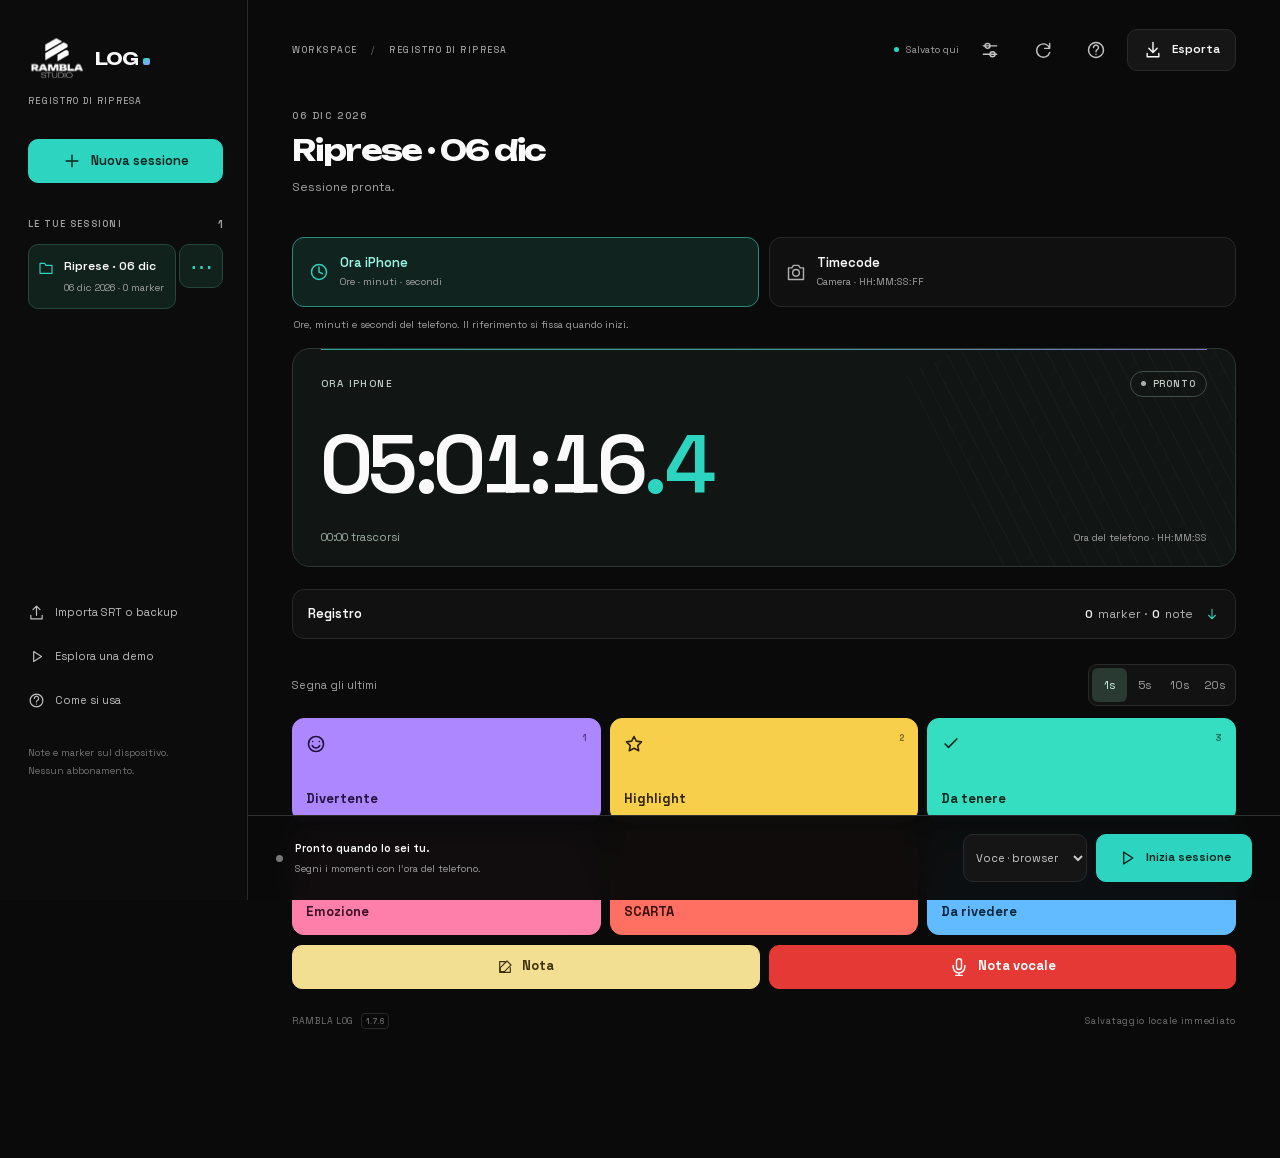
==== index.html @ a52169f4 "Match phone and camera clock styling and relocate scan action below clock" ====
<!doctype html>
<html lang="it">
<head>
  <meta charset="utf-8">
  <meta name="viewport" content="width=device-width,initial-scale=1,viewport-fit=cover">
  <meta name="theme-color" content="#0a0a0a">
  <meta name="apple-mobile-web-app-capable" content="yes">
  <meta name="apple-mobile-web-app-status-bar-style" content="black-translucent">
  <meta name="apple-mobile-web-app-title" content="RAMBLA Log">
  <meta name="description" content="Segna i momenti mentre giri. Timecode, trascrizioni e marker da portare in DaVinci Resolve, senza abbonamenti.">
  <link rel="manifest" href="./manifest.webmanifest">
  <link rel="apple-touch-icon" href="./icon-192.png">
  <link rel="icon" href="./icon.svg" type="image/svg+xml">
  <title>RAMBLA Log — Segna il momento.</title>
  <style>/* Exact RAMBLA website Latin variable fonts. SIL Open Font License 1.1. */
@font-face {
  font-family: "Space Grotesk";
  font-style: normal;
  font-weight: 300 700;
  font-display: swap;
  src: url("[data-uri]") format("woff2");
  unicode-range: U+0000-00FF, U+0131, U+0152-0153, U+02BB-02BC, U+02C6, U+02DA, U+02DC, U+0304, U+0308, U+0329, U+2000-206F, U+20AC, U+2122, U+2191, U+2193, U+2212, U+2215, U+FEFF, U+FFFD;
}
@font-face {
  font-family: "Unbounded";
  font-style: normal;
  font-weight: 200 900;
  font-display: swap;
  src: url("[data-uri]") format("woff2");
  unicode-range: U+0000-00FF, U+0131, U+0152-0153, U+02BB-02BC, U+02C6, U+02DA, U+02DC, U+0304, U+0308, U+0329, U+2000-206F, U+20AC, U+2122, U+2191, U+2193, U+2212, U+2215, U+FEFF, U+FFFD;
}

:root {
  color-scheme: dark;
  --bg: #0a0a0a;
  --paper: #101010;
  --surface: #161616;
  --ink: #fafafa;
  --muted: #a3a3a3;
  --subtle: #737373;
  --line: #292929;
  --primary: #2dd4bf;
  --acid: #2dd4bf;
  --lavender: #a78bfa;
  --coral: #fb8475;
  --red: #ff9b8d;
  --radius: 18px;
  --body: "Space Grotesk", -apple-system, BlinkMacSystemFont, "Segoe UI", sans-serif;
  --heading: "Unbounded", "Space Grotesk", sans-serif;
  --mono: "Space Grotesk", ui-monospace, SFMono-Regular, Menlo, monospace;
  font-family: var(--body);
  color: var(--ink);
  background: var(--bg);
  font-synthesis: none;
}
* { box-sizing: border-box; }
html { min-width: 280px; scrollbar-color: #424242 var(--bg); }
body { margin: 0; font-size: 15px; -webkit-font-smoothing: antialiased; }
button, input, select, textarea { font: inherit; }
button, a, input, select, textarea { -webkit-tap-highlight-color: transparent; }
button, a { touch-action: manipulation; }
button { color: inherit; cursor: pointer; }
button:disabled { cursor: not-allowed; opacity: .42; }
.clock-source-button[aria-pressed="true"]:disabled { opacity: 1; }
button:focus-visible, a:focus-visible, input:focus-visible, textarea:focus-visible,
select:focus-visible, summary:focus-visible { outline: 2px solid var(--primary); outline-offset: 4px; }
button, select { min-height: 44px; }
input, select, textarea { font-size: 16px; }
input::placeholder, textarea::placeholder { color: #777; opacity: 1; }
select option { color: var(--ink); background: var(--surface); }
a { color: inherit; text-decoration: none; }
::selection { color: var(--ink); background: #236258; }
[hidden] { display: none !important; }
svg.icon { width: 20px; height: 20px; fill: none; stroke: currentColor; stroke-width: 1.7; stroke-linecap: round; stroke-linejoin: round; flex-shrink: 0; }
.sprite { height: 0; width: 0; position: absolute; overflow: hidden; }
.sr-only { position: absolute; width: 1px; height: 1px; margin: -1px; overflow: hidden; clip: rect(0,0,0,0); }

/* The shell stays quiet so the clock and the six marker pads carry the session. */
.app-shell { display: grid; grid-template-columns: 248px minmax(0,1fr); max-width: 1600px; margin: auto; min-height: 100svh; }
.sidebar { padding: 36px 24px 120px 28px; border-right: 1px solid var(--line); display: flex; flex-direction: column; height: 100svh; position: sticky; top: 0; background: #0c0c0c; }
.wordmark { display: flex; align-items: center; gap: 9px; }
.rambla-logo { display: block; width: 58px; height: 44px; object-fit: contain; flex: 0 0 auto; }
.brand { font-family: var(--heading); font-size: 16px; font-weight: 800; letter-spacing: -.9px; display: inline-flex; align-items: center; line-height: 1.2; }
.brand-log { font-family: var(--heading); font-size: 17px; font-weight: 700; letter-spacing: -.8px; white-space: nowrap; }
.brand-dot { display: inline-block; width: 7px; height: 7px; margin-left: 4px; background: linear-gradient(135deg, var(--primary) 10%, #64b9e8 52%, var(--lavender)); border-radius: 2px; }
.sidebar-caption { font-size: 9px; font-weight: 500; letter-spacing: 1.3px; color: var(--muted); margin: 15px 0 32px; white-space: nowrap; }
.button { min-height: 44px; border: 1px solid var(--line); background: var(--surface); padding: 11px 16px; border-radius: 10px; display: inline-flex; justify-content: center; align-items: center; gap: 9px; font-size: 13px; font-weight: 600; line-height: 1.3; transition: background .15s, border-color .15s, transform .15s; }
.button:hover { background: #222; border-color: #4a4a4a; }
.button:active, .marker-pad:active { transform: scale(.98); }
.button-dark { background: var(--primary); color: #05231e; border-color: var(--primary); }
.button-dark:hover { background: #5ce4d2; border-color: #5ce4d2; }
.button-small { padding: 8px 12px; min-height: 40px; font-size: 12px; }
.icon-button { width: 44px; height: 44px; background: transparent; border: 0; border-radius: 9px; display: inline-flex; align-items: center; justify-content: center; flex-shrink: 0; color: #c5c5c5; }
.icon-button:hover { color: var(--ink); background: #ffffff0b; }
.section-label { display: flex; align-items: center; justify-content: space-between; font-size: 9px; color: var(--muted); font-weight: 600; letter-spacing: 1.25px; margin: 34px 0 13px; }
.section-label span { font-family: var(--mono); font-size: 11px; letter-spacing: 0; }
.session-list { display: flex; flex-direction: column; gap: 7px; overflow: auto; scrollbar-width: thin; }
.session-item { border: 1px solid transparent; text-align: left; background: none; padding: 13px 11px; border-radius: 10px; display: flex; gap: 10px; align-items: flex-start; width: 100%; }
.session-item:hover { background: #151515; }
.session-item.active { border-color: #24483f; background: #11211c; }
.session-item svg { width: 16px; height: 16px; margin-top: 2px; color: var(--muted); }
.session-item.active svg { color: var(--primary); }
.session-item div { min-width: 0; }
.session-item strong { display: block; font-size: 12px; font-weight: 600; overflow: hidden; text-overflow: ellipsis; white-space: nowrap; max-width: 160px; }
.session-item small { font-size: 10px; color: var(--muted); display: block; margin-top: 6px; line-height: 1.5; }
.session-row { display: flex; align-items: stretch; gap: 3px; min-width: 0; touch-action: pan-y; user-select: none; -webkit-user-select: none; -webkit-touch-callout: none; }
.session-row .session-item { flex: 1 1 0; width: auto; min-width: 0; padding-left: 9px; padding-right: 8px; }
.session-row .session-item > div { flex: 1 1 0; }
.session-row .session-item strong { max-width: 100%; }
.session-more { display: inline-flex; align-items: center; justify-content: center; flex: 0 0 44px; width: 44px; min-height: 44px; border: 1px solid transparent; border-radius: 10px; background: #151515; color: #b9c4be; font-size: 23px; line-height: 1; padding: 8px; }
.session-more:hover { border-color: #3c4b44; background: #202723; color: var(--ink); }
.session-more .icon { width: 20px; height: 20px; }
.session-row:has(.session-item.active) .session-more { background: #11211c; border-color: #24483f; color: var(--primary); }
.sidebar-bottom { margin-top: auto; padding-top: 24px; }
.nav-button { border: 0; background: none; display: flex; align-items: center; gap: 10px; padding: 8px 0; font-size: 11px; text-align: left; width: 100%; min-height: 44px; color: #bebebe; }
.nav-button:hover { color: var(--primary); }
.nav-button .icon { width: 17px; height: 17px; }
.sidebar-bottom p { font-size: 10px; line-height: 1.8; color: var(--subtle); margin: 22px 0 0; }
.workspace { padding: 25px 44px 130px; min-width: 0; max-width: 1270px; width: 100%; margin: auto; }
.topbar { display: flex; align-items: center; justify-content: space-between; gap: 15px; min-height: 49px; margin-bottom: 34px; }
.breadcrumb { font-size: 9px; font-weight: 500; letter-spacing: 1.5px; color: var(--muted); }
.breadcrumb span { padding: 0 10px; color: #555; }
.top-actions { display: flex; align-items: center; gap: 9px; }
.save-state { font-size: 10px; color: var(--muted); display: flex; align-items: center; gap: 7px; white-space: nowrap; }
.save-state > span { height: 5px; width: 5px; border-radius: 50%; background: var(--primary); }
.save-state.error { color: var(--red); }
.save-state.error > span { background: var(--red); }
.top-actions .button { min-height: 42px; padding: 10px 15px; font-size: 12px; }
.mobile-brand, .mobile-only { display: none; }
.session-heading { display: flex; align-items: center; justify-content: space-between; gap: 20px; margin-bottom: 26px; }
.session-heading > div { min-width: 0; }
.eyebrow { font-family: var(--body); font-size: 10px; font-weight: 500; letter-spacing: 1.6px; color: var(--muted); line-height: 1.6; }
h1 { font-family: var(--heading); font-size: clamp(26px,2.3vw,37px); letter-spacing: -1.6px; font-weight: 700; margin: 9px 0; line-height: 1.2; overflow-wrap: anywhere; }
.session-heading p { font-size: 12px; color: var(--muted); margin: 10px 0 0; line-height: 1.6; }
.session-heading .button { flex-shrink: 0; }

/* Explicit source choices remain visible before the recording starts. */
.clock-source-control { display: grid; grid-template-columns: repeat(2,minmax(0,1fr)); gap: 10px; }
.clock-source-button { display: flex; align-items: center; gap: 11px; text-align: left; min-width: 0; min-height: 70px; padding: 13px 16px; border: 1px solid var(--line); border-radius: 12px; color: var(--muted); background: #101010; transition: border-color .15s, background .15s; }
.clock-source-button:hover { border-color: #535353; background: #161616; }
.clock-source-button > .icon { color: #b0b0b0; }
.clock-source-button > span { display: flex; flex-direction: column; gap: 4px; min-width: 0; }
.clock-source-button strong { display: block; font-size: 13px; font-weight: 600; color: var(--ink); }
.clock-source-button small { display: block; font-size: 10px; font-weight: 400; line-height: 1.45; color: var(--muted); }
.clock-source-button[aria-pressed="true"] { background: #10231e; border-color: #288978; }
.clock-source-button[aria-pressed="true"] > .icon { color: var(--primary); }
.clock-source-button[aria-pressed="true"] strong { color: #99f4e4; }
.clock-source-hint { font-size: 10px; color: var(--muted); line-height: 1.7; margin: 9px 2px 15px; }
.clock-card { background: #111513; color: var(--ink); padding: 22px 28px 21px; border: 1px solid #2b3731; border-radius: var(--radius); position: relative; overflow: hidden; }
.clock-card::before { content: ""; height: 1px; position: absolute; top: 0; left: 28px; right: 28px; background: linear-gradient(90deg, var(--primary), #4ebac7 55%, var(--lavender)); opacity: .75; }
.clock-top, .clock-bottom { display: flex; align-items: center; justify-content: space-between; gap: 12px; position: relative; z-index: 1; }
.clock-caption { font-size: 10px; letter-spacing: 1.4px; color: #c5d4ce; font-family: var(--body); font-weight: 500; }
.clock-status { font-size: 9px; letter-spacing: .9px; font-weight: 600; display: flex; align-items: center; gap: 7px; white-space: nowrap; border: 1px solid #404d46; padding: 6px 10px; border-radius: 20px; color: #c5cec9; }
.clock-status > span { width: 5px; height: 5px; border-radius: 50%; background: #a8b3ac; }
.clock-status.live { color: #73e9d8; border-color: #2c6b5c; background: #153028; }
.clock-status.live > span { background: var(--primary); animation: pulse 1.6s infinite; }
.clock-status.paused { color: #d4bfff; border-color: #51446a; background: #241e31; }
.clock-status.paused > span { background: var(--lavender); }
.timecode { font-family: var(--mono); font-size: clamp(48px,6.5vw,88px); line-height: 1; letter-spacing: -.055em; font-weight: 600; padding: 26px 0 24px; white-space: nowrap; position: relative; z-index: 1; font-variant-numeric: tabular-nums; font-feature-settings: "tnum"; }
.timecode > span { color: var(--primary); }
.clock-bottom { font-family: var(--mono); font-size: 11px; color: #9fb1a7; font-variant-numeric: tabular-nums; }
.clock-metadata { display: flex; align-items: center; justify-content: space-between; gap: 18px; flex: 1; min-width: 0; }
.clock-bottom b { font-weight: 600; color: #e2eae5; }
.clock-fps { white-space: nowrap; }
.clock-divider { margin: 0 9px; color: #66766c; }
.clock-stripe { position: absolute; right: -30px; top: -60px; height: 330px; width: 300px; opacity: .025; transform: rotate(-27deg); background: repeating-linear-gradient(90deg,#fff 0 1px,transparent 1px 15px); pointer-events: none; }
.sync-strip { display: flex; align-items: center; justify-content: flex-end; gap: 12px; margin: 0; padding: 0; }
.sync-strip > span { font-size: 10px; color: var(--muted); line-height: 1.5; }
.sync-strip .text-button { font-size: 11px; min-height: 40px; text-align: right; flex-shrink: 0; }
.sync-strip .icon { height: 16px; width: 16px; }

.work-grid { display: flex; flex-direction: column; gap: 18px; margin-top: 22px; }
.transcript-panel { background: var(--paper); border: 1px solid var(--line); border-radius: var(--radius); overflow: hidden; min-height: 490px; display: flex; flex-direction: column; }
.panel-top { padding: 8px 15px 0; border-bottom: 1px solid var(--line); display: flex; align-items: center; justify-content: space-between; gap: 8px; }
.tabs { display: flex; gap: 17px; min-width: 0; }
.tab { border: 0; border-bottom: 2px solid transparent; background: none; padding: 14px 1px 16px; font-size: 12px; color: var(--muted); font-weight: 600; white-space: nowrap; }
.tab.active { border-bottom-color: var(--primary); color: var(--ink); }
.tab span { margin-left: 4px; font-family: var(--mono); font-size: 10px; background: #252525; color: #c6c6c6; border-radius: 5px; padding: 3px 5px; }
.tab.active span { background: #173b30; color: #96e9d8; }
.speech-bar { font-size: 11px; padding: 11px 17px; background: #151515; display: flex; align-items: center; gap: 8px; min-height: 39px; color: var(--muted); line-height: 1.5; border-bottom: 1px solid #ffffff04; }
.speech-indicator { width: 6px; height: 6px; border-radius: 50%; background: #737373; flex-shrink: 0; }
.speech-bar.listening .speech-indicator { background: var(--primary); animation: pulse 1.5s infinite; }
.speech-bar.problem { color: #ffc4a5; background: #291e16; }
.speech-bar .text-button { margin-left: auto; font-size: 11px; min-height: 34px; white-space: nowrap; }
.content-list { padding: 12px 17px; min-height: 300px; max-height: 445px; overflow: auto; flex: 1; scroll-behavior: smooth; scrollbar-width: thin; overscroll-behavior: contain; }
.empty-state { display: flex; align-items: center; justify-content: center; flex-direction: column; text-align: center; min-height: 310px; max-width: 300px; margin: auto; padding: 23px 8px; }
.empty-glyph { width: 65px; height: 65px; background: #17251f; border: 1px solid #2b4237; border-radius: 18px; display: flex; align-items: center; justify-content: center; margin-bottom: 20px; position: relative; }
.empty-glyph .icon { height: 27px; width: 27px; color: var(--primary); }
.empty-glyph::after { content: ""; width: 9px; height: 9px; background: var(--lavender); border: 2px solid var(--paper); border-radius: 50%; position: absolute; right: -3px; top: -3px; }
.empty-state h3 { font-family: var(--heading); font-size: 17px; letter-spacing: -.6px; line-height: 1.45; font-weight: 700; margin: 0 0 12px; }
.empty-state p { color: var(--muted); font-size: 11px; line-height: 1.8; margin: 0 0 12px; }
.empty-state .text-button { font-size: 11px; }
.panel-bottom { display: flex; align-items: center; gap: 7px; padding: 13px 17px; border-top: 1px solid var(--line); color: var(--muted); font-size: 10px; line-height: 1.5; }
.panel-bottom .icon { width: 14px; height: 14px; }
.marking-panel { padding-top: 7px; min-width: 0; }
.marking-heading { display: flex; align-items: center; justify-content: space-between; }
.marking-heading h2 { font-family: var(--heading); font-size: 27px; letter-spacing: -1.1px; font-weight: 700; margin: 5px 0 20px; line-height: 1.3; }
.marking-heading .eyebrow { font-size: 8px; letter-spacing: 1.35px; }
.mark-icon { margin: 0 8px 16px; color: var(--lavender); transform: rotate(10deg); }
.lookback-control { display: flex; align-items: center; justify-content: space-between; gap: 8px; margin-bottom: 12px; font-size: 11px; color: var(--muted); }
.segmented { display: flex; padding: 3px; border: 1px solid var(--line); border-radius: 9px; background: #121212; flex-shrink: 0; }
.segmented button { border: 0; border-radius: 6px; min-height: 34px; min-width: 35px; padding: 5px 7px; font-family: var(--mono); font-size: 11px; color: var(--muted); background: none; }
.segmented button.active { background: #293a32; color: #d1f6e9; }
.marker-pads { display: grid; grid-template-columns: repeat(3,minmax(0,1fr)); gap: 9px; }
.marker-pad { border: 1px solid var(--pad-border); border-radius: 12px; color: var(--pad-ink); background: var(--pad-bg); padding: 15px 13px 13px; min-height: 104px; text-align: left; display: flex; flex-direction: column; justify-content: space-between; gap: 12px; transition: transform .1s, filter .1s, border-color .1s; font-size: 13px; font-weight: 700; position: relative; overflow: hidden; line-height: 1.25; }
.marker-pad .icon { width: 20px; height: 20px; stroke-width: 2; color: var(--pad-ink); }
.marker-pad:hover { filter: brightness(1.08); border-color: var(--pad-ink); }
.marker-pad .shortcut { position: absolute; top: 14px; right: 13px; color: var(--pad-ink); opacity: .6; font-size: 9px; font-family: var(--mono); }
.quick-notes { display: grid; grid-template-columns: repeat(2,minmax(0,1fr)); gap: 9px; margin-top: 10px; }
.manual-note, .voice-note { width: 100%; margin: 0; background: #121212; font-size: 13px; min-height: 44px; }
.voice-note { background: #17241f; border-color: #355347; color: #b2f5df; }
.voice-note .icon { color: #78e5c6; }
.manual-note .icon { height: 16px; width: 16px; color: var(--muted); }
.resolve-card { display: none; gap: 11px; align-items: center; margin-top: 21px; padding-top: 19px; border-top: 1px solid var(--line); }
.resolve-symbol { width: 29px; height: 27px; position: relative; flex-shrink: 0; color: var(--lavender); }
.resolve-symbol span { position: absolute; width: 11px; height: 11px; border: 1.5px solid currentColor; border-radius: 50%; }
.resolve-symbol span:nth-child(1) { top: 0; left: 9px; }
.resolve-symbol span:nth-child(2) { bottom: 0; left: 1px; }
.resolve-symbol span:nth-child(3) { bottom: 0; right: 0; }
.resolve-card strong { font-size: 11px; font-weight: 600; }
.resolve-card p { font-size: 10px; line-height: 1.6; color: var(--muted); margin: 4px 0 0; }
.resolve-card .icon-button { margin-left: auto; width: 36px; }
.workspace-foot { display: flex; justify-content: space-between; gap: 12px; margin-top: 25px; font-size: 9px; letter-spacing: .7px; color: var(--subtle); line-height: 1.6; }
.workspace-foot b { font-size: 8px; font-weight: 500; border: 1px solid var(--line); border-radius: 4px; padding: 2px 4px; margin-left: 4px; }

/* A stable transport: no page reload or layout shift is required to pause. */
.transport { position: fixed; bottom: 0; left: 248px; right: 0; z-index: 10; background: rgba(10,10,10,.97); backdrop-filter: blur(16px); -webkit-backdrop-filter: blur(16px); border-top: 1px solid #303030; padding: 18px max(28px,calc((100vw - 1508px) / 2)) max(18px,env(safe-area-inset-bottom)); display: flex; justify-content: space-between; align-items: center; gap: 20px; }
.transport-info { display: flex; align-items: center; gap: 12px; min-width: 0; }
.transport-led { width: 7px; height: 7px; flex-shrink: 0; border-radius: 50%; background: #777; }
.transport.live .transport-led { background: var(--primary); box-shadow: 0 0 0 5px #2dd4bf12; animation: pulse 1.6s infinite; }
.transport.paused .transport-led { background: var(--lavender); }
.transport-info strong { display: block; font-size: 11px; font-weight: 600; line-height: 1.5; }
.transport-info div > span { display: block; font-size: 10px; color: var(--muted); margin-top: 4px; line-height: 1.5; }
.transport-actions { display: flex; align-items: center; gap: 9px; flex-shrink: 0; }
.transport-options, .transport-buttons { display: flex; align-items: center; gap: 9px; }
.mode-control { min-width: 0; }
.mode-control select { background: #151515; border: 1px solid var(--line); border-radius: 10px; color: #c9c9c9; padding: 10px 8px; font-size: 11px; max-width: 165px; min-height: 48px; }
.button-start { background: var(--primary); border-color: var(--primary); color: #06251f; font-size: 12px; min-height: 48px; padding-left: 20px; padding-right: 20px; white-space: nowrap; }
.button-start:hover { background: #5ce4d2; border-color: #5ce4d2; }
.button-pause { background: #221d2c; border-color: #5b4875; color: #d4bdff; min-height: 48px; padding-left: 18px; padding-right: 18px; white-space: nowrap; }
.button-pause:hover { background: #31273f; border-color: #8d6ab8; }
.button-stop { background: #2b1817; border-color: #78463e; color: #ffb0a5; min-height: 48px; padding-left: 18px; padding-right: 18px; white-space: nowrap; }
.button-stop:hover { background: #46231f; border-color: #ab6458; }
.stop-square { width: 10px; height: 10px; border-radius: 2px; background: currentColor; }

.transcript-row { position: relative; margin: 7px 0; padding: 11px 9px; border: 1px solid transparent; border-radius: 10px; background: transparent; display: flex; align-items: flex-start; gap: 4px; }
.transcript-row:hover { background: #ffffff03; }
.transcript-row.selected { border-color: #358371; background: #142c24; }
.transcript-row.marked:not(.selected) { border-left: 2px solid var(--primary); border-radius: 0 8px 8px 0; }
.transcript-main { min-width: 0; flex: 1; background: none; border: 0; text-align: left; padding: 0; min-height: 44px; }
.line-meta { font-family: var(--mono); font-size: 9px; color: var(--muted); display: flex; align-items: center; gap: 9px; line-height: 1.6; font-variant-numeric: tabular-nums; }
.line-meta strong { font-family: var(--body); color: #7bd5bc; font-size: 10px; font-weight: 600; }
.line-text { font-size: 14px; line-height: 1.7; display: block; white-space: pre-wrap; overflow-wrap: anywhere; margin-top: 6px; color: #e5e5e5; }
.transcript-row .edit-line { width: 36px; height: 40px; min-height: 40px; color: var(--muted); margin: -5px -4px 0 0; }
.transcript-row .edit-line .icon { height: 15px; width: 15px; }
.transcript-row.interim { opacity: .6; font-style: italic; }
.selection-bar { background: #173b30; color: #d4f5e9; display: flex; align-items: center; justify-content: space-between; padding: 6px 16px; font-size: 11px; gap: 8px; }
.selection-bar .text-button { font-size: 11px; min-height: 36px; }
.marker-row { border: 1px solid var(--line); border-radius: 11px; padding: 13px 12px; margin: 8px 0; background: #151515; display: flex; gap: 10px; align-items: flex-start; }
.marker-dot { width: 7px; height: 7px; border-radius: 50%; background: var(--dot); margin-top: 5px; flex-shrink: 0; }
.marker-row > div { flex: 1; min-width: 0; }
.marker-row strong { font-size: 12px; }
.marker-row p { font-size: 12px; color: #b1b1b1; line-height: 1.7; white-space: pre-wrap; overflow-wrap: anywhere; margin: 7px 0 6px; }
.marker-row .line-meta { font-size: 9px; }
.marker-row .icon-button { width: 36px; height: 40px; min-height: 40px; margin: -4px -6px 0 0; color: var(--muted); }
.marker-row .icon { height: 15px; width: 15px; }
.model-progress { padding: 11px 17px; background: #13271f; display: grid; gap: 7px; font-size: 11px; color: #9bdbc2; }
.model-progress progress { width: 100%; height: 5px; accent-color: var(--primary); }

/* Sheets, export controls and the optical camera keep the same dark surfaces. */
.sheet { border: 1px solid #383838; border-radius: 22px; background: #111; color: var(--ink); padding: 28px; width: calc(100% - 32px); max-width: 540px; max-height: 88svh; overflow-y: auto; overscroll-behavior: contain; box-shadow: 0 24px 100px #0009; }
.sheet::backdrop { background: #000a; backdrop-filter: blur(5px); -webkit-backdrop-filter: blur(5px); }
.dialog-head { display: flex; align-items: flex-start; justify-content: space-between; gap: 15px; margin-bottom: 25px; }
.dialog-head > div { min-width: 0; }
.dialog-head h2 { font-family: var(--heading); margin: 8px 0 0; font-size: 25px; letter-spacing: -1px; font-weight: 700; line-height: 1.35; overflow-wrap: anywhere; }
.dialog-head .eyebrow { font-size: 9px; }
.dialog-head .icon-button { margin-top: -8px; margin-right: -8px; }
.field { display: flex; flex-direction: column; font-size: 12px; font-weight: 500; gap: 8px; margin: 17px 0; min-width: 0; }
.field input, .field select, .field textarea { min-height: 48px; border: 1px solid #383838; border-radius: 9px; background: #191919; padding: 12px; width: 100%; max-width: 100%; color: var(--ink); font-weight: 400; line-height: 1.4; }
.field input:disabled, .field select:disabled { background: #131313; color: #888; border-color: #282828; }
.field textarea { resize: vertical; min-height: 110px; }
.field small { font-size: 11px; line-height: 1.7; color: var(--muted); font-weight: 400; }
.field-row { display: grid; grid-template-columns: minmax(0,1fr) minmax(0,1fr); gap: 14px; }
.field-row .field { margin-top: 8px; margin-bottom: 8px; }
.field-row > .field:only-child { grid-column: 1 / -1; }
.input-action { display: flex; gap: 8px; align-items: center; min-width: 0; }
.input-action input { min-width: 0; }
.input-action button { white-space: nowrap; flex-shrink: 0; }
.mono { font-family: var(--mono); font-variant-numeric: tabular-nums; }
.hint { font-size: 11px; line-height: 1.7; color: var(--muted); margin: 11px 0; }
.info-box { background: #191919; border: 1px solid #292929; border-radius: 12px; padding: 16px 18px; margin: 20px 0; }
.info-box > strong { font-size: 12px; }
.info-box p { font-size: 11px; line-height: 1.8; color: var(--muted); margin: 10px 0 0; }
.info-box b { color: #e3e3e3; font-weight: 600; }
.dialog-footer { display: flex; justify-content: flex-end; align-items: center; gap: 15px; margin-top: 25px; flex-wrap: wrap; }
.dialog-footer > .text-button { margin-right: auto; }
.text-button { background: none; border: 0; color: #6edecb; padding: 5px 0; font-size: 12px; font-weight: 500; min-height: 40px; display: inline-flex; gap: 8px; align-items: center; justify-content: center; }
.text-button:hover { color: #a2f2e6; text-decoration: underline; text-underline-offset: 3px; }
.danger { color: var(--red); }
.danger:hover { color: #ffbcb1; }
.form-error { background: #2d1a17; border: 1px solid #744135; color: #ffc0b1; font-size: 12px; padding: 12px; border-radius: 9px; line-height: 1.6; margin: 12px 0; }
.check-field { display: flex; gap: 9px; align-items: center; font-size: 12px; margin-top: 20px; min-height: 44px; line-height: 1.6; }
.check-field input { width: 19px; height: 19px; accent-color: var(--primary); flex-shrink: 0; }
.small-note { font-size: 10px; color: var(--muted); line-height: 1.7; }
.button-row { display: flex; align-items: center; flex-wrap: wrap; gap: 9px; }
.banner { font-size: 11px; line-height: 1.7; color: #c7e8dc; background: #14261f; border: 1px solid #2e5144; padding: 13px 16px; border-radius: 12px; margin: 0 0 18px; }
.banner p { margin: 5px 0 11px; }
.banner.warning { background: #2a2114; border-color: #65502b; color: #e8ca92; }
.banner.demo { display: flex; align-items: center; flex-wrap: wrap; gap: 4px; font-size: 11px; background: #201a2b; border-color: #47365e; color: #d3c3ec; }
.banner.demo .text-button { margin-left: auto; font-size: 11px; min-height: 32px; }
.dialog-intro { font-size: 12px; line-height: 1.75; color: var(--muted); margin: -7px 0 20px; }
.export-alignment { border: 1px solid var(--line); border-radius: 12px; padding: 16px; }
.export-alignment > strong { font-size: 12px; }
.export-alignment .field { font-size: 11px; margin-top: 14px; }
.export-alignment p { font-size: 11px; color: var(--muted); line-height: 1.7; margin: 10px 0 0; }
.export-options { margin: 18px 0; display: flex; flex-direction: column; gap: 8px; }
.export-option { padding: 15px; background: #171717; display: flex; align-items: center; gap: 13px; border: 1px solid var(--line); border-radius: 12px; width: 100%; text-align: left; }
.export-option:hover { background: #202020; border-color: #505050; }
.export-option.featured { background: #142c23; border-color: #326e59; }
.export-option.featured:hover { background: #1a3a2e; border-color: #50aa8d; }
.file-icon { font-family: var(--mono); font-size: 9px; letter-spacing: .4px; border: 1px solid #535353; border-radius: 6px; display: flex; align-items: center; justify-content: center; width: 37px; height: 42px; flex-shrink: 0; color: #d0d0d0; }
.featured .file-icon { color: #94e6cb; border-color: #4c8069; }
.export-option > span:nth-child(2) { flex: 1; min-width: 0; }
.export-option strong { font-size: 12px; display: block; }
.export-option small { font-size: 11px; line-height: 1.6; color: var(--muted); display: block; margin-top: 4px; }
.export-option > .icon { width: 18px; height: 18px; color: #c8c8c8; }
.guide-details { border-top: 1px solid var(--line); padding: 13px 0; font-size: 11px; line-height: 1.8; }
.guide-details summary { font-weight: 600; cursor: pointer; padding: 9px 0; min-height: 44px; }
.guide-details p, .guide-details ol { color: var(--muted); margin: 10px 0; }
.guide-details ol { padding-left: 19px; }
.guide-details li { margin: 7px 0; }
.guide-details b { font-weight: 600; color: #e0e0e0; }
.help-step { display: flex; gap: 17px; margin: 25px 0; }
.help-step > span { font-family: var(--mono); font-size: 12px; color: #bd9fed; flex-shrink: 0; border: 1px solid #514165; background: #241d2e; width: 34px; height: 34px; display: flex; align-items: center; justify-content: center; border-radius: 9px; }
.help-step h3 { font-family: var(--heading); font-size: 13px; font-weight: 700; margin: 2px 0 10px; letter-spacing: -.3px; line-height: 1.5; }
.help-step p { font-size: 11px; color: var(--muted); line-height: 1.8; margin: 0; }
.toast { position: fixed; bottom: 108px; left: 50%; transform: translateX(-50%); z-index: 100; background: #1e2923; color: #eef7f2; border: 1px solid #4c7663; box-shadow: 0 8px 40px #0008; border-radius: 12px; padding: 13px 18px; max-width: min(540px,calc(100vw - 30px)); font-size: 12px; line-height: 1.5; display: flex; align-items: center; gap: 18px; width: max-content; }
.toast .text-button { color: #85ebd6; white-space: nowrap; font-size: 11px; min-height: 36px; }
.sheet .session-list { margin: 20px 0; }
.sheet .session-item strong { max-width: 320px; }
.sheet .session-row .session-item strong { max-width: 100%; }
.sheet .banner { margin: 12px 0 0; }
#sessionActionsDialog { max-width: 430px; }
#sessionActionsDialog .dialog-head { margin-bottom: 16px; }
#sessionActionsTitle { font-size: 21px; line-height: 1.4; }
#sessionRename, #sessionDelete { display: flex; justify-content: flex-start; align-items: center; gap: 12px; width: 100%; min-height: 52px; padding: 14px 16px; margin-top: 8px; border: 1px solid #353c38; border-radius: 11px; background: #1a201d; color: #e9f2ed; font-size: 14px; font-weight: 600; }
#sessionRename:hover { background: #26362e; border-color: #4b7460; }
#sessionDelete { background: #2b1817; border-color: #60332e; color: #ffb6a9; }
#sessionDelete:hover { background: #3a201c; border-color: #965244; }
#sessionRenameDialog .dialog-footer { margin-top: 18px; }
/* The camera shows a fixed aperture; source coordinates are mapped by the scanner. */
.scan-viewport { position: relative; width: 100%; aspect-ratio: 16/9; max-height: 280px; max-height: min(38svh,280px); max-height: min(38dvh,280px); background: #050505; overflow: hidden; border: 1px solid #323232; border-radius: 12px; }
.scan-viewport video { position: absolute; inset: 0; display: block; width: 100%; height: 100%; object-fit: cover; }
.scan-reticle { position: absolute; left: 10%; top: 37.5%; width: 80%; height: 25%; border: 2px solid var(--primary); border-radius: 4px; box-shadow: 0 0 0 500px #0007; pointer-events: none; }
.scan-readout { display: flex; align-items: center; justify-content: space-between; gap: 10px; background: #13231c; color: #8af2db; border: 1px solid #2d4a3a; border-radius: 10px; padding: 9px 13px; margin-top: 8px; }
.scan-readout strong { font-family: var(--mono); font-size: 30px; line-height: 1.2; font-weight: 600; letter-spacing: -1px; white-space: nowrap; font-variant-numeric: tabular-nums; }
.scan-readout span { font-size: 9px; line-height: 1.5; letter-spacing: .5px; max-width: 95px; }
.scan-status { font-size: 12px; color: #bebebe; line-height: 1.5; min-height: 36px; margin: 7px 0; }
.scan-exposure { margin: 8px 0; }
.scan-exposure label { display: flex; align-items: center; justify-content: space-between; font-size: 13px; font-weight: 600; }
.scan-exposure output { font-family: var(--mono); font-size: 12px; color: #a9ecd9; }
.scan-exposure input { display: block; width: 100%; min-height: 44px; margin: 0; accent-color: var(--primary); }
.scan-exposure p { font-size: 11px; color: var(--muted); line-height: 1.4; margin: 0; min-height: 16px; }
.scan-confirmation { display: grid; grid-template-columns: minmax(0,1fr) auto; align-items: center; gap: 10px; margin-top: 10px; }
.scan-sheet .scan-auto { margin: 0; font-size: 12px; line-height: 1.4; min-width: 0; }
.scan-sheet .scan-footer { margin: 0; }
.scan-footer .button { min-height: 44px; font-size: 12px; padding: 10px 12px; }
.scan-footer .icon { width: 17px; height: 17px; }
.scan-sheet canvas { display: block; max-width: 100%; width: 100%; background: #161616; border-radius: 7px; }
.scan-sheet .guide-details { margin-top: 10px; padding: 0; }
.scan-sheet .dialog-head { margin-bottom: 10px; }
.scan-sheet .dialog-intro { margin: 0 0 12px; }
.voice-moment { font-size: 14px; color: #a9ecd9; margin: 0 0 10px; }
.voice-status { font-size: 13px; color: #c4c4c4; line-height: 1.5; margin: 10px 0; min-height: 20px; }
.voice-sheet .field textarea { min-height: 96px; }
.voice-capture-controls > .button { width: 100%; }
.log-disclosure { border: 1px solid var(--line); border-radius: 12px; overflow: hidden; background: #111; }
.log-disclosure > summary { min-height: 48px; padding: 10px 15px; display: flex; align-items: center; justify-content: space-between; gap: 10px; cursor: pointer; list-style: none; font-size: 13px; font-weight: 600; }
.log-disclosure > summary::-webkit-details-marker { display: none; }
.log-disclosure > summary > span:last-child { display: flex; align-items: center; gap: 5px; font-size: 12px; font-weight: 400; color: #b6b6b6; white-space: nowrap; }
.log-disclosure > summary b { font-family: var(--mono); font-weight: 600; color: #eee; font-variant-numeric: tabular-nums; }
.log-disclosure > summary .icon { width: 16px; height: 16px; margin-left: 6px; transform: rotate(90deg); color: var(--primary); transition: transform .15s; }
.log-disclosure[open] > summary .icon { transform: rotate(-90deg); }
.log-disclosure .transcript-panel { min-height: 0; height: 420px; border: 0; border-top: 1px solid var(--line); border-radius: 0; }
.log-disclosure:not([open]) .transcript-panel { display: none; }
#settingsCaptureSlot:empty { display: none; }
#settingsCaptureSlot .transport-options { display: grid; grid-template-columns: 1fr; gap: 14px; margin: 18px 0; }
#settingsCaptureSlot .sr-only { position: static; display: block; width: auto; height: auto; margin: 0 0 7px; overflow: visible; clip: auto; font-size: 12px; letter-spacing: 0; }

@keyframes pulse { 50% { opacity: .4; } }
@media (prefers-reduced-motion: reduce) { * { animation: none !important; scroll-behavior: auto !important; transition: none !important; } }
@media (min-width: 1600px) { .transport { left: calc((100vw - 1600px) / 2 + 248px); right: calc((100vw - 1600px) / 2); } }
@media (max-width: 1200px) {
  .app-shell { grid-template-columns: 216px minmax(0,1fr); }
  .sidebar { padding-left: 21px; padding-right: 20px; }
  .brand { font-size: 14px; letter-spacing: -.8px; }
  .brand-log { font-size: 16px; }
  .sidebar-caption { font-size: 8px; letter-spacing: 1.1px; }
  .workspace { padding: 24px 28px 130px; }
  .transport { left: 216px; padding-left: 28px; padding-right: 28px; gap: 12px; }
  .work-grid { grid-template-columns: minmax(0,1fr) 252px; gap: 18px; }
  .transport-info div > span { font-size: 9px; }
  .transport-info strong { font-size: 10px; }
  .transport-actions { gap: 7px; }
  .mode-control select { max-width: 145px; font-size: 10px; }
  .button-start, .button-pause, .button-stop { padding-left: 15px; padding-right: 15px; }
  .timecode { font-size: 72px; }
  .session-item strong { max-width: 133px; }
  .breadcrumb { font-size: 8px; letter-spacing: 1px; }
  .save-state { display: none; }
  .marking-heading h2 { font-size: 25px; }
  .lookback-control { font-size: 10px; }
  .segmented button { min-width: 32px; padding-left: 5px; padding-right: 5px; }
  .marker-pad { font-size: 12px; }
}
@media (max-width: 980px) {
  .app-shell { grid-template-columns: minmax(0,1fr); }
  .sidebar { display: none; }
  .workspace { max-width: 850px; padding: 21px 26px 130px; }
  .transport { left: 0; right: 0; padding-left: 26px; padding-right: 26px; }
  .mobile-brand { display: flex; align-items: center; gap: 7px; }
  .mobile-brand .rambla-logo { width: 48px; height: 36px; }
  .mobile-brand .brand { font-size: 15px; letter-spacing: -.8px; }
  .mobile-brand b, .mobile-brand .brand-log { font-family: var(--heading); font-size: 15px; font-weight: 700; letter-spacing: -.7px; white-space: nowrap; }
  .mobile-brand .brand-dot { width: 6px; height: 6px; margin-left: 3px; }
  .breadcrumb { display: none; }
  .mobile-only { display: inline-flex; }
  .topbar { margin-bottom: 28px; }
  .timecode { font-size: 77px; }
  .work-grid { grid-template-columns: minmax(0,1fr) 270px; }
  .save-state { display: flex; }
}
/* Mobile is one viewport. Only the open working area or a sheet can scroll. */
@media (max-width: 620px) {
  html { height: 100%; overflow: hidden; }
  body { height: 100svh; height: 100dvh; display: flex; flex-direction: column; overflow: hidden; overscroll-behavior: none; }
  .app-shell { display: flex; flex: 1 1 0; min-height: 0; width: 100%; margin: 0; overflow: hidden; }
  .workspace { --page-gutter: 14px; position: relative; display: flex; flex-direction: column; flex: 1 1 0; gap: 6px; min-height: 0; height: 100%; width: 100%; max-width: none; margin: 0; padding: calc(4px + env(safe-area-inset-top)) var(--page-gutter) 8px; overflow: hidden; }
  .topbar { flex: 0 0 44px; min-height: 44px; margin: 0; gap: 8px; }
  .top-actions { gap: 2px; margin-left: auto; flex-shrink: 0; }
  .top-actions > .help-button, .save-state, .clock-source-hint, .workspace-foot, .session-heading .eyebrow, .session-heading p, .marking-heading, .resolve-card { display: none; }
  .top-actions .button { padding: 10px; font-size: 11px; gap: 5px; min-height: 44px; background: #151515; }
  .top-actions .button .icon { width: 16px; height: 16px; }
  .top-actions .icon-button { width: 44px; height: 44px; }
  #exportTop { width: 44px; min-width: 44px; height: 44px; flex: 0 0 44px; padding: 0; }
  #exportTop span { display: none; }
  #updateAppButton .icon { width: 20px; height: 20px; }
  .mobile-brand { align-self: stretch; align-items: flex-start; padding-top: 4px; gap: 6px; min-width: 0; }
  .mobile-brand .rambla-logo { width: 46px; height: 36px; }
  .mobile-brand .brand { font-size: 12px; letter-spacing: -.8px; }
  .mobile-brand b, .mobile-brand .brand-log { font-size: 12px; letter-spacing: -.7px; margin-top: 2px; }
  .mobile-brand .brand-dot { width: 5px; height: 5px; margin-left: 3px; }
  .session-heading { position: absolute; z-index: 1; left: calc(var(--page-gutter) + 52px); right: calc(190px + var(--page-gutter)); top: calc(27px + env(safe-area-inset-top)); margin: 0; min-height: 17px; pointer-events: none; }
  .session-heading > div { width: 100%; }
  h1 { font-family: var(--body); font-size: 12px; font-weight: 500; letter-spacing: -.15px; color: #b7b7b7; line-height: 17px; margin: 0; white-space: nowrap; overflow: hidden; text-overflow: ellipsis; overflow-wrap: normal; }
  .clock-source-control { flex: 0 0 auto; gap: 8px; }
  .clock-source-button { min-height: 44px; height: 44px; padding: 8px 11px; gap: 8px; justify-content: center; border-radius: 9px; }
  .clock-source-button > .icon { width: 17px; height: 17px; }
  .clock-source-button strong { font-size: 13px; line-height: 1.2; }
  .clock-source-button small { display: none; }
  .clock-card { flex: 0 0 auto; display: grid; grid-template-rows: 20px minmax(0,1fr) 12px; height: 100px; border-radius: 12px; padding: 8px 14px; }
  .clock-card::before { left: 14px; right: 14px; }
  .clock-caption { font-size: 9px; letter-spacing: .9px; }
  .clock-status { font-size: 8px; line-height: 1.2; padding: 3px 7px; letter-spacing: .5px; gap: 6px; }
  .timecode { font-size: clamp(44px,13.6vw,58px); letter-spacing: -.055em; line-height: 1; padding: 0; align-self: center; }
  .clock-bottom { font-size: 10px; gap: 8px; }
  .clock-metadata { gap: 6px; min-width: 0; }
  .clock-divider { margin: 0 5px; }
  .sync-strip { margin: 0; padding: 0; flex: 0 0 auto; }
  .sync-strip > span { display: none; }
  .sync-strip:has(#syncCameraButton[hidden]) { display: none; }
  .sync-strip .text-button { height: 44px; min-height: 44px; padding: 6px 8px; border: 1px solid #357c67; border-radius: 8px; background: #173a2f; color: #bbffe8; font-family: var(--body); font-size: 12px; font-weight: 600; line-height: 1.25; gap: 5px; white-space: nowrap; }
  .sync-strip .icon { height: 16px; width: 16px; }
  /* Reserve complete number and action rows; do not let text paint over the button. */
  body[data-clock-source="timecode"] .clock-card { height: 116px; grid-template-rows: 16px minmax(0,1fr) 44px; row-gap: 2px; padding-top: 4px; padding-bottom: 4px; }
  body[data-clock-source="timecode"] .clock-status { padding-top: 2px; padding-bottom: 2px; }
  body[data-clock-source="timecode"] .timecode { font-size: clamp(34px,10.7vw,42px); line-height: 1; min-height: 0; }
  body[data-clock-source="timecode"] .clock-metadata { flex-direction: column; align-items: flex-start; justify-content: center; gap: 4px; font-size: 9px; white-space: nowrap; }
  .work-grid { display: flex; flex-direction: column; flex: 1 1 0; min-height: 0; gap: 7px; margin: 0; overflow: hidden; }
  .marking-panel { display: flex; flex-direction: column; flex: 1 1 0; min-height: 0; gap: 8px; padding: 0 0 1px; overflow-y: auto; overflow-x: hidden; overscroll-behavior: contain; scrollbar-width: thin; }
  .lookback-control { flex: 0 0 44px; min-height: 44px; margin: 0; justify-content: space-between; gap: 8px; font-size: 12px; }
  .lookback-control > span { line-height: 1.3; }
  .segmented { padding: 3px; border-radius: 8px; }
  .segmented button { font-size: 12px; min-width: 44px; min-height: 36px; padding: 5px; }
  .marker-pads { flex: 1 0 148px; min-height: 148px; grid-template-columns: repeat(3,minmax(0,1fr)); grid-template-rows: repeat(2,minmax(70px,1fr)); gap: 8px; }
  .marker-pad { min-height: 70px; padding: 11px 10px; font-size: 14px; line-height: 1.2; gap: 7px; border-radius: 10px; }
  .marker-pad .icon { height: 22px; width: 22px; }
  .marker-pad .shortcut { display: none; }
  .quick-notes { flex: 0 0 44px; min-height: 44px; gap: 8px; margin: 0; }
  .manual-note, .voice-note { font-size: 13px; min-height: 44px; height: 44px; padding: 8px; margin: 0; gap: 7px; border-radius: 9px; }
  .manual-note .icon, .voice-note .icon { height: 18px; width: 18px; }
  .log-disclosure { flex: 0 0 auto; border-radius: 9px; }
  .log-disclosure > summary { height: 44px; min-height: 44px; padding: 8px 12px; font-size: 13px; }
  .log-disclosure > summary > span:last-child { font-size: 11px; gap: 4px; }
  .work-grid:has(.log-disclosure[open]) .marking-panel { display: none; }
  .log-disclosure[open] { position: relative; flex: 1 1 0; min-height: 0; }
  .log-disclosure[open] .transcript-panel { position: absolute; inset: 44px 0 0; height: auto; min-height: 0; max-height: none; display: flex; border-radius: 0; }
  .panel-top { flex: 0 0 auto; padding: 0 10px; min-height: 44px; }
  .tabs { gap: 16px; }
  .tab { font-size: 12px; min-height: 44px; padding: 10px 0; }
  .tab span { font-size: 10px; margin-left: 3px; }
  .speech-bar { flex: 0 0 auto; font-size: 11px; padding: 6px 12px; min-height: 31px; }
  .content-list { flex: 1 1 0; min-height: 0; max-height: none; padding: 6px 10px; -webkit-overflow-scrolling: touch; }
  .empty-state { min-height: 0; max-width: 300px; padding: 17px 8px; }
  .empty-glyph { height: 38px; width: 38px; margin-bottom: 12px; border-radius: 11px; }
  .empty-glyph .icon { height: 20px; width: 20px; }
  .empty-state h3 { font-size: 14px; line-height: 1.4; letter-spacing: -.4px; margin-bottom: 8px; }
  .empty-state p { font-size: 12px; max-width: 260px; line-height: 1.6; margin-bottom: 4px; }
  .empty-state .text-button { font-size: 12px; }
  .panel-bottom { display: none; }
  .line-text { font-size: 15px; line-height: 1.5; }
  .transcript-row { padding: 9px 6px; }
  .line-meta { font-size: 10px; }
  .marker-row strong { font-size: 13px; }
  .marker-row p { font-size: 14px; line-height: 1.5; }
  .selection-bar { flex: 0 0 auto; padding: 4px 12px; font-size: 11px; }
  .model-progress { flex: 0 0 auto; font-size: 11px; padding: 8px 12px; }
  .transport { position: relative; inset: auto; flex: 0 0 auto; width: 100%; padding: 8px 14px calc(8px + env(safe-area-inset-bottom)); display: block; background: #0e0e0e; backdrop-filter: none; -webkit-backdrop-filter: none; }
  .transport-info { display: none; }
  .transport-actions { display: flex; flex-direction: column; align-items: stretch; gap: 6px; }
  .transport-options { display: grid; grid-template-columns: minmax(0,1fr); width: 100%; gap: 8px; }
  .mode-control { width: 100%; min-width: 0; margin: 0; }
  .mode-control select { width: 100%; max-width: 100%; height: 44px; min-height: 44px; font-size: 16px; padding: 8px 9px; border-radius: 8px; color: #d5d5d5; }
  .transport-buttons { display: flex; align-items: stretch; width: 100%; gap: 8px; }
  .button-start, .button-pause, .button-stop { min-height: 48px; height: 48px; border-radius: 9px; font-size: 14px; padding: 10px 14px; flex: 1 1 0; min-width: 0; max-width: none; white-space: nowrap; }
  .button-start .icon, .button-pause .icon { width: 18px; height: 18px; }
  .sheet { border-radius: 18px 18px 0 0; width: 100%; max-width: none; max-height: calc(100svh - 12px - env(safe-area-inset-top)); max-height: calc(100dvh - 12px - env(safe-area-inset-top)); margin: auto 0 0; padding: 20px 18px calc(18px + env(safe-area-inset-bottom)); border-bottom: 0; -webkit-overflow-scrolling: touch; }
  .dialog-head h2 { font-size: 23px; line-height: 1.35; }
  .dialog-head { margin-bottom: 20px; }
  .dialog-footer { gap: 12px; }
  .dialog-footer .text-button { font-size: 13px; }
  .info-box { padding: 15px; }
  .field-row { gap: 12px; }
  .field { font-size: 12px; }
  .banner { flex: 0 0 auto; max-height: 120px; overflow-y: auto; font-size: 11px; line-height: 1.5; margin: 0; padding: 8px 11px; border-radius: 8px; }
  .banner.demo { font-size: 11px; }
  .banner.demo .text-button { min-height: 32px; margin-left: auto; }
  .toast { bottom: calc(122px + env(safe-area-inset-bottom)); font-size: 12px; padding: 11px 14px; max-width: calc(100vw - 28px); gap: 12px; }
  .help-step { gap: 13px; }
  .help-step h3 { font-size: 12px; }
  .export-alignment { padding: 13px; }
  .export-alignment .field-row { gap: 9px; }
  .export-alignment .field { font-size: 11px; }
  .export-option { padding: 13px; gap: 10px; }
  .export-option strong { font-size: 12px; }
  .export-option small { font-size: 11px; }
  .scan-sheet { padding: 16px 14px calc(14px + env(safe-area-inset-bottom)); }
  .scan-sheet .dialog-head { min-height: 44px; margin-bottom: 8px; }
  .scan-sheet .dialog-head h2 { font-size: 20px; margin-top: 5px; }
  .scan-sheet .dialog-head .icon-button { margin-top: -4px; margin-right: -4px; }
  .scan-sheet .dialog-intro { font-size: 12px; line-height: 1.5; margin-bottom: 10px; }
  .scan-readout { margin-top: 6px; padding: 8px 11px; }
  .scan-readout strong { font-size: 28px; }
  .scan-readout span { font-size: 8px; max-width: 86px; }
  .scan-status { font-size: 11px; min-height: 33px; margin: 6px 0; }
  .scan-exposure { margin: 6px 0; }
  .scan-exposure p { font-size: 10px; min-height: 14px; }
  .scan-confirmation { margin-top: 8px; gap: 8px; }
  .scan-sheet .scan-auto { font-size: 11px; gap: 6px; }
  .scan-auto input { width: 18px; height: 18px; }
  .scan-sheet .guide-details { margin-top: 8px; }
  .voice-sheet .dialog-head { margin-bottom: 12px; }
  .voice-sheet .dialog-footer { margin-top: 16px; }
  .voice-sheet .field { margin: 13px 0; }
  .marker-pad:focus-visible, .lookback-control button:focus-visible, .log-disclosure summary:focus-visible { outline-offset: -3px; }
}
@media (max-width: 620px) and (max-height: 620px) {
  .workspace { gap: 4px; padding-bottom: 6px; }
  .clock-card { height: 82px; grid-template-rows: 18px minmax(0,1fr) 12px; padding-top: 6px; padding-bottom: 6px; }
  .timecode { font-size: 42px; }
  body[data-clock-source="timecode"] .clock-card { height: 104px; grid-template-rows: 14px minmax(0,1fr) 44px; padding-top: 4px; padding-bottom: 4px; }
  body[data-clock-source="timecode"] .timecode { font-size: 32px; }
  .work-grid { gap: 5px; }
  .marking-panel { gap: 6px; }
  .marker-pads { min-height: 146px; flex-basis: 146px; gap: 6px; }
  .marker-pad { padding-top: 9px; padding-bottom: 9px; }
  .transport { padding-top: 6px; padding-bottom: calc(6px + env(safe-area-inset-bottom)); }
  .button-start, .button-pause, .button-stop { min-height: 44px; height: 44px; }
  .toast { bottom: calc(114px + env(safe-area-inset-bottom)); }
  .empty-glyph { display: none; }
}
@media (max-width: 620px) and (max-height: 580px) {
  .workspace { gap: 3px; }
  .toast { bottom: calc(66px + env(safe-area-inset-bottom)); }
}
@media (max-width: 359px) {
  .workspace { --page-gutter: 12px; }
  .mobile-brand .brand { font-size: 11px; letter-spacing: -.8px; }
  .mobile-brand b, .mobile-brand .brand-log { font-size: 11px; }
  .mobile-brand { gap: 6px; }
  .top-actions .button { padding-left: 8px; padding-right: 8px; }
  .clock-source-button { padding-left: 8px; padding-right: 8px; gap: 6px; }
  .clock-source-button strong { font-size: 12px; }
  .clock-card { padding-left: 12px; padding-right: 12px; }
  .clock-caption { font-size: 8px; }
  .clock-status { font-size: 7px; }
  .sync-strip .text-button { font-size: 12px; padding-left: 7px; padding-right: 7px; gap: 5px; }
  .sync-strip .icon { width: 16px; height: 16px; }
  .marker-pad { font-size: 12px; padding-left: 8px; padding-right: 8px; }
  .marker-pad .icon { width: 21px; height: 21px; }
  .quick-notes { gap: 6px; }
  .manual-note, .voice-note { font-size: 12px; }
  .lookback-control { font-size: 11px; }
  .panel-top { padding-left: 9px; padding-right: 6px; }
  .tabs { gap: 12px; }
  .tab { font-size: 11px; }
  .transport { padding-left: 12px; padding-right: 12px; }
  .mode-control select { padding-left: 6px; padding-right: 5px; }
  .field-row { gap: 8px; }
  .sheet { padding-left: 16px; padding-right: 16px; }
  .dialog-head h2 { font-size: 21px; }
  .scan-sheet { padding-left: 12px; padding-right: 12px; }
  .scan-sheet .dialog-head h2 { font-size: 18px; }
  .scan-readout strong { font-size: 25px; }
  .scan-readout span { font-size: 7px; max-width: 80px; }
  .scan-footer .button { padding-left: 10px; padding-right: 10px; font-size: 11px; gap: 6px; }
}

/* RAMBLA 1.5 — mode under title, registry above accessible marker pads */
.project-speech-mode {display:flex;margin:0 0 13px;justify-content:flex-start}
.project-speech-mode .transport-options {display:block;min-width:240px}
.project-speech-mode .mode-control {display:block;width:100%}
@media(max-width:620px){
.project-speech-mode {margin:0;flex:0 0 auto;padding-bottom:3px}
.project-speech-mode .transport-options {display:block;width:100%;min-width:0}
.project-speech-mode .mode-control {display:block;width:100%}
.work-grid>.log-disclosure{order:0;flex:0 0 auto}
.work-grid>.marking-panel{order:1;flex:1 1 0;min-height:0;justify-content:flex-end}
.work-grid:has(.log-disclosure[open]) .marking-panel{display:flex;flex:0 0 auto;max-height:44%;overflow:auto}
.work-grid:has(.log-disclosure[open]) .log-disclosure[open]{flex:1 1 0;min-height:0}
.marking-panel .marker-pads{flex:1 1 135px;max-height:220px;min-height:120px;align-content:end}
.marker-pad{min-height:62px}
.transport-actions{display:block}
}

/* RAMBLA Cloud — explicit upload after local save, never an implicit sync. */
.cloud-sheet .dialog-head{margin-bottom:13px}
.cloud-sheet .cloud-warning{border:1px solid #a35c4a;background:#30211e;border-radius:12px;padding:13px 14px;font-size:12px;line-height:1.65;color:#ffd6cf}
.cloud-sheet .cloud-warning strong{display:block;font-weight:700;color:#fff}
.cloud-sheet .cloud-choice{font-size:12px;line-height:1.65;color:var(--muted);margin:10px 0 15px}
.cloud-sheet .cloud-note{font-size:11px;line-height:1.6;color:var(--muted)}
.cloud-sheet .cloud-note a{color:var(--primary)}
.cloud-sheet #cloudFeedback{font-size:12px;line-height:1.6;margin-top:12px;white-space:pre-wrap;color:var(--primary)}
.cloud-sheet #cloudFeedback.error{color:#ff9b8d}
.cloud-sheet .dialog-footer{display:flex;justify-content:stretch;gap:9px}
.cloud-sheet .dialog-footer button{flex:1 1 0;justify-content:center;padding:13px 8px;min-height:52px}
.cloud-sheet .cloud-token{margin:12px 0 4px}
.cloud-sheet .cloud-token input{font-size:16px}
.cloud-sheet .cloud-permission{margin-top:12px}
.cloud-sheet #cloudUploadButton{background:var(--primary);color:#08291f;font-weight:700}

/* Compact notifications and color-coded note controls */
.toast{top:68px;bottom:auto;box-shadow:0 4px 18px #0006;padding:8px 12px;border-radius:9px;font-size:11px;line-height:1.3;max-width:calc(100vw - 38px);gap:9px;pointer-events:none}
.toast .text-button{min-height:28px;pointer-events:auto}
.toast[hidden]{display:none!important}
.manual-note{background:#f3df91;border-color:#f3df91;color:#3d310d;font-weight:700}
.manual-note .icon{color:#3d310d}
.voice-note{background:#e53935;border-color:#e53935;color:#fff;font-weight:700}
.voice-note .icon{color:#fff}
.marker-row{border-left:4px solid var(--note-accent,#35dec0);background:linear-gradient(105deg,color-mix(in srgb,var(--note-accent,#35dec0) 15%,#151515),#151515 75%)}
.marker-row strong{color:var(--note-accent,#35dec0)}
@media(max-width:620px){.toast{top:calc(62px + env(safe-area-inset-top));bottom:auto;padding:7px 11px}}

.cloud-sheet [hidden]{display:none!important}
.cloud-sheet .cloud-connection{display:flex;align-items:center;gap:9px;background:#17241f;padding:10px 13px;border:1px solid #355347;border-radius:9px;font-size:12px;color:#b2f5df}
.cloud-sheet .cloud-connection .text-button{margin-left:auto;font-size:11px}
.cloud-link-led{width:8px;height:8px;border-radius:100%;background:#35dec0}
.cloud-sheet .cloud-help{margin:6px 0 12px}
.cloud-sheet .cloud-help p{line-height:1.5}
.cloud-sheet .cloud-disclosure{font-size:10px;color:#a6a6a6;margin:12px 0 0}
.mobile-version{font-family:var(--mono);font-size:9px;font-weight:600;color:#9ca3a0;letter-spacing:.15px;white-space:nowrap;align-self:center;margin-left:1px}
@media(max-width:359px){.mobile-version{font-size:8px;margin-left:0}}

 .clock-tenths{font-size:1em;letter-spacing:-.055em;color:var(--primary)}
.clock-scan-action{margin-top:10px;display:flex;justify-content:flex-end}
.clock-scan-action[hidden]{display:none!important}
.clock-scan-action .text-button{border:1px solid #355347;border-radius:10px;background:#17241f;color:#a9f4e4;padding:10px 14px;font-weight:650;min-height:42px}
/* Distinct transport actions: Resume = deep blue; New = dark outlined neutral. */
#resumeButton{background:#18365c;border:1px solid #397bb8;color:#e3f3ff;font-weight:700}
#resumeButton:hover,#resumeButton:focus-visible{background:#234b78;border-color:#65a8de;color:#fff}
#newAfterEnd{background:#242329;border:1px solid #77717f;color:#f4edf9;font-weight:700}
#newAfterEnd:hover,#newAfterEnd:focus-visible{background:#37343e;border-color:#aca4b5;color:#fff}
#resumeButton .icon{color:#8bd0ff}
#newAfterEnd .icon{color:#c3b7d4}
</style>
<!--
Bundled font licenses
RAMBLA Log fonts
Retrieved 2026-10-26 from the same public files served by RAMBLA Studio.

Font stylesheet:
https://www.ramblastudio.com/assets/fonts/fonts.css

Space Grotesk, variable 300–700, Latin:
https://www.ramblastudio.com/assets/fonts/space-grotesk-latin.woff2
License: Space-Grotesk-OFL.txt
License source: https://raw.githubusercontent.com/google/fonts/main/ofl/spacegrotesk/OFL.txt

Unbounded, variable 200–900, Latin:
https://www.ramblastudio.com/assets/fonts/unbounded-latin.woff2
License: Unbounded-OFL.txt
License source: https://raw.githubusercontent.com/google/fonts/main/ofl/unbounded/OFL.txt

Only the Latin subsets used by the interface are bundled. The fonts are embedded
in the generated HTML as WOFF2 data URLs, with their licenses included in an HTML
comment. Rendering the interface does not request fonts from any server.


Copyright 2020 The Space Grotesk Project Authors (https://github.com/floriankarsten/space-grotesk)

This Font Software is licensed under the SIL Open Font License, Version 1.1.
This license is copied below, and is also available with a FAQ at:
http://scripts.sil.org/OFL


-----------------------------------------------------------
SIL OPEN FONT LICENSE Version 1.1 - 26 February 2007
-----------------------------------------------------------

PREAMBLE
The goals of the Open Font License (OFL) are to stimulate worldwide
development of collaborative font projects, to support the font creation
efforts of academic and linguistic communities, and to provide a free and
open framework in which fonts may be shared and improved in partnership
with others.

The OFL allows the licensed fonts to be used, studied, modified and
redistributed freely as long as they are not sold by themselves. The
fonts, including any derivative works, can be bundled, embedded, 
redistributed and/or sold with any software provided that any reserved
names are not used by derivative works. The fonts and derivatives,
however, cannot be released under any other type of license. The
requirement for fonts to remain under this license does not apply
to any document created using the fonts or their derivatives.

DEFINITIONS
"Font Software" refers to the set of files released by the Copyright
Holder(s) under this license and clearly marked as such. This may
include source files, build scripts and documentation.

"Reserved Font Name" refers to any names specified as such after the
copyright statement(s).

"Original Version" refers to the collection of Font Software components as
distributed by the Copyright Holder(s).

"Modified Version" refers to any derivative made by adding to, deleting,
or substituting -- in part or in whole -- any of the components of the
Original Version, by changing formats or by porting the Font Software to a
new environment.

"Author" refers to any designer, engineer, programmer, technical
writer or other person who contributed to the Font Software.

PERMISSION & CONDITIONS
Permission is hereby granted, free of charge, to any person obtaining
a copy of the Font Software, to use, study, copy, merge, embed, modify,
redistribute, and sell modified and unmodified copies of the Font
Software, subject to the following conditions:

1) Neither the Font Software nor any of its individual components,
in Original or Modified Versions, may be sold by itself.

2) Original or Modified Versions of the Font Software may be bundled,
redistributed and/or sold with any software, provided that each copy
contains the above copyright notice and this license. These can be
included either as stand-alone text files, human-readable headers or
in the appropriate machine-readable metadata fields within text or
binary files as long as those fields can be easily viewed by the user.

3) No Modified Version of the Font Software may use the Reserved Font
Name(s) unless explicit written permission is granted by the corresponding
Copyright Holder. This restriction only applies to the primary font name as
presented to the users.

4) The name(s) of the Copyright Holder(s) or the Author(s) of the Font
Software shall not be used to promote, endorse or advertise any
Modified Version, except to acknowledge the contribution(s) of the
Copyright Holder(s) and the Author(s) or with their explicit written
permission.

5) The Font Software, modified or unmodified, in part or in whole,
must be distributed entirely under this license, and must not be
distributed under any other license. The requirement for fonts to
remain under this license does not apply to any document created
using the Font Software.

TERMINATION
This license becomes null and void if any of the above conditions are
not met.

DISCLAIMER
THE FONT SOFTWARE IS PROVIDED "AS IS", WITHOUT WARRANTY OF ANY KIND,
EXPRESS OR IMPLIED, INCLUDING BUT NOT LIMITED TO ANY WARRANTIES OF
MERCHANTABILITY, FITNESS FOR A PARTICULAR PURPOSE AND NONINFRINGEMENT
OF COPYRIGHT, PATENT, TRADEMARK, OR OTHER RIGHT. IN NO EVENT SHALL THE
COPYRIGHT HOLDER BE LIABLE FOR ANY CLAIM, DAMAGES OR OTHER LIABILITY,
INCLUDING ANY GENERAL, SPECIAL, INDIRECT, INCIDENTAL, OR CONSEQUENTIAL
DAMAGES, WHETHER IN AN ACTION OF CONTRACT, TORT OR OTHERWISE, ARISING
FROM, OUT OF THE USE OR INABILITY TO USE THE FONT SOFTWARE OR FROM
OTHER DEALINGS IN THE FONT SOFTWARE.


Copyright 2022 The Unbounded Project Authors (https://github.com/googlefonts/unbounded)

This Font Software is licensed under the SIL Open Font License, Version 1.1.
This license is copied below, and is also available with a FAQ at:
https://scripts.sil.org/OFL


-----------------------------------------------------------
SIL OPEN FONT LICENSE Version 1.1 - 26 February 2007
-----------------------------------------------------------

PREAMBLE
The goals of the Open Font License (OFL) are to stimulate worldwide
development of collaborative font projects, to support the font creation
efforts of academic and linguistic communities, and to provide a free and
open framework in which fonts may be shared and improved in partnership
with others.

The OFL allows the licensed fonts to be used, studied, modified and
redistributed freely as long as they are not sold by themselves. The
fonts, including any derivative works, can be bundled, embedded, 
redistributed and/or sold with any software provided that any reserved
names are not used by derivative works. The fonts and derivatives,
however, cannot be released under any other type of license. The
requirement for fonts to remain under this license does not apply
to any document created using the fonts or their derivatives.

DEFINITIONS
"Font Software" refers to the set of files released by the Copyright
Holder(s) under this license and clearly marked as such. This may
include source files, build scripts and documentation.

"Reserved Font Name" refers to any names specified as such after the
copyright statement(s).

"Original Version" refers to the collection of Font Software components as
distributed by the Copyright Holder(s).

"Modified Version" refers to any derivative made by adding to, deleting,
or substituting -- in part or in whole -- any of the components of the
Original Version, by changing formats or by porting the Font Software to a
new environment.

"Author" refers to any designer, engineer, programmer, technical
writer or other person who contributed to the Font Software.

PERMISSION & CONDITIONS
Permission is hereby granted, free of charge, to any person obtaining
a copy of the Font Software, to use, study, copy, merge, embed, modify,
redistribute, and sell modified and unmodified copies of the Font
Software, subject to the following conditions:

1) Neither the Font Software nor any of its individual components,
in Original or Modified Versions, may be sold by itself.

2) Original or Modified Versions of the Font Software may be bundled,
redistributed and/or sold with any software, provided that each copy
contains the above copyright notice and this license. These can be
included either as stand-alone text files, human-readable headers or
in the appropriate machine-readable metadata fields within text or
binary files as long as those fields can be easily viewed by the user.

3) No Modified Version of the Font Software may use the Reserved Font
Name(s) unless explicit written permission is granted by the corresponding
Copyright Holder. This restriction only applies to the primary font name as
presented to the users.

4) The name(s) of the Copyright Holder(s) or the Author(s) of the Font
Software shall not be used to promote, endorse or advertise any
Modified Version, except to acknowledge the contribution(s) of the
Copyright Holder(s) and the Author(s) or with their explicit written
permission.

5) The Font Software, modified or unmodified, in part or in whole,
must be distributed entirely under this license, and must not be
distributed under any other license. The requirement for fonts to
remain under this license does not apply to any document created
using the Font Software.

TERMINATION
This license becomes null and void if any of the above conditions are
not met.

DISCLAIMER
THE FONT SOFTWARE IS PROVIDED "AS IS", WITHOUT WARRANTY OF ANY KIND,
EXPRESS OR IMPLIED, INCLUDING BUT NOT LIMITED TO ANY WARRANTIES OF
MERCHANTABILITY, FITNESS FOR A PARTICULAR PURPOSE AND NONINFRINGEMENT
OF COPYRIGHT, PATENT, TRADEMARK, OR OTHER RIGHT. IN NO EVENT SHALL THE
COPYRIGHT HOLDER BE LIABLE FOR ANY CLAIM, DAMAGES OR OTHER LIABILITY,
INCLUDING ANY GENERAL, SPECIAL, INDIRECT, INCIDENTAL, OR CONSEQUENTIAL
DAMAGES, WHETHER IN AN ACTION OF CONTRACT, TORT OR OTHERWISE, ARISING
FROM, OUT OF THE USE OR INABILITY TO USE THE FONT SOFTWARE OR FROM
OTHER DEALINGS IN THE FONT SOFTWARE.

-->
</head>
<body data-clock-source="phone">
<svg class="sprite" aria-hidden="true" xmlns="http://www.w3.org/2000/svg"><defs>
<symbol id="i-plus" viewBox="0 0 24 24"><path d="M12 5v14M5 12h14"/></symbol>
<symbol id="i-close" viewBox="0 0 24 24"><path d="m6 6 12 12M6 18 18 6"/></symbol>
<symbol id="i-down" viewBox="0 0 24 24"><path d="M12 3v12m-5-5 5 5 5-5M5 16v4h14v-4"/></symbol>
<symbol id="i-arrow" viewBox="0 0 24 24"><path d="M5 12h14m-5-5 5 5-5 5"/></symbol>
<symbol id="i-mic" viewBox="0 0 24 24"><rect x="9" y="2" width="6" height="13" rx="3"/><path d="M5 10v2a7 7 0 0 0 14 0v-2M12 19v3m-4 0h8"/></symbol>
<symbol id="i-check" viewBox="0 0 24 24"><path d="m5 12 4 4L19 6"/></symbol>
<symbol id="i-star" viewBox="0 0 24 24"><path d="m12 3 2.8 5.6 6.2.9-4.5 4.4 1.1 6.2-5.6-2.9-5.6 2.9 1.1-6.2L3 9.5l6.2-.9Z"/></symbol>
<symbol id="i-smile" viewBox="0 0 24 24"><circle cx="12" cy="12" r="9"/><path d="M8 9h.01M16 9h.01M7.5 14a5 5 0 0 0 9 0"/></symbol>
<symbol id="i-heart" viewBox="0 0 24 24"><path d="M20.5 4.5a5 5 0 0 0-7 0L12 6l-1.5-1.5a5 5 0 0 0-7 7L12 20l8.5-8.5a5 5 0 0 0 0-7Z"/></symbol>
<symbol id="i-turn" viewBox="0 0 24 24"><path d="M6 20v-7a7 7 0 0 1 7-7h6m-5-5 5 5-5 5"/></symbol>
<symbol id="i-flag" viewBox="0 0 24 24"><path d="M5 22V3m0 0c5-5 9 5 15 0v11c-6 5-10-5-15 0"/></symbol>
<symbol id="i-settings" viewBox="0 0 24 24"><path d="M4 7h16M4 17h16"/><circle cx="9" cy="7" r="3"/><circle cx="15" cy="17" r="3"/></symbol>
<symbol id="i-note" viewBox="0 0 24 24"><path d="M20 13v7H4V4h8m3-1 6 6-10 10H5v-6Z"/></symbol>
<symbol id="i-help" viewBox="0 0 24 24"><circle cx="12" cy="12" r="9"/><path d="M9 9a3 3 0 1 1 4.5 2.6c-1.5.8-1.5 1.4-1.5 2.4M12 17h.01"/></symbol>
<symbol id="i-folder" viewBox="0 0 24 24"><path d="M3 20V5h7l2 3h9v12Z"/></symbol>
<symbol id="i-upload" viewBox="0 0 24 24"><path d="M12 16V3m-5 5 5-5 5 5M4 16v5h16v-5"/></symbol>
<symbol id="i-trash" viewBox="0 0 24 24"><path d="M3 6h18M9 6V3h6v3M5 6l1 15h12l1-15M10 10v7m4-7v7"/></symbol>
<symbol id="i-wave" viewBox="0 0 24 24"><path d="M3 10v4m4-8v12m5-16v20m5-16v12m4-8v4"/></symbol>
<symbol id="i-play" viewBox="0 0 24 24"><path d="m8 5 11 7-11 7Z"/></symbol>
<symbol id="i-pause" viewBox="0 0 24 24"><path d="M8 5v14M16 5v14"/></symbol>
<symbol id="i-clock" viewBox="0 0 24 24"><circle cx="12" cy="12" r="9"/><path d="M12 6v6l4 2"/></symbol>
<symbol id="i-camera" viewBox="0 0 24 24"><path d="M3 7h4l2-3h6l2 3h4v14H3Z"/><circle cx="12" cy="13" r="4"/></symbol>
<symbol id="i-refresh" viewBox="0 0 24 24"><path d="M20 4v6h-6M20 10a8 8 0 1 0 .1 5"/></symbol>
</defs></svg>

<div class="app-shell">
  <aside class="sidebar" aria-label="Progetti">
    <div class="wordmark"><img class="rambla-logo" src="[data-uri]" width="114" height="91" alt="RAMBLA Studio"><span class="brand-log">LOG<span class="brand-dot"></span></span></div>
    <div class="sidebar-caption">REGISTRO DI RIPRESA</div>
    <button class="button button-dark new-session"><svg class="icon"><use href="#i-plus"/></svg>Nuova sessione</button>
    <div class="section-label">LE TUE SESSIONI <span id="sessionCount">0</span></div>
    <div id="sessionList" class="session-list"></div>
    <div class="sidebar-bottom">
      <button class="nav-button import-button"><svg class="icon"><use href="#i-upload"/></svg>Importa SRT o backup</button>
      <button class="nav-button demo-button"><svg class="icon"><use href="#i-play"/></svg>Esplora una demo</button>
      <button class="nav-button help-button"><svg class="icon"><use href="#i-help"/></svg>Come si usa</button>
      <p>Note e marker sul dispositivo.<br>Nessun abbonamento.</p>
    </div>
  </aside>

  <main class="workspace">
    <header class="topbar">
      <div class="mobile-brand"><img class="rambla-logo" src="[data-uri]" width="114" height="91" alt="RAMBLA Studio"><b>LOG<span class="brand-dot"></span></b><span class="mobile-version" aria-label="Versione RAMBLA Log">v1.7.6</span></div>
      <div class="breadcrumb">WORKSPACE <span>/</span> REGISTRO DI RIPRESA</div>
      <div class="top-actions">
        <span id="saveState" class="save-state"><span></span>Salvato qui</span>
        <button class="icon-button mobile-only" id="sessionsButton" aria-label="Le tue sessioni"><svg class="icon"><use href="#i-folder"/></svg></button>
        <button class="icon-button settings-button" aria-label="Impostazioni"><svg class="icon"><use href="#i-settings"/></svg></button>
        <button type="button" class="icon-button" id="updateAppButton" aria-label="Aggiorna app" title="Aggiorna app"><svg class="icon"><use href="#i-refresh"/></svg></button>
        <button class="icon-button help-button" aria-label="Guida"><svg class="icon"><use href="#i-help"/></svg></button>
        <button class="button export-button" id="exportTop" aria-label="Esporta" title="Esporta"><svg class="icon"><use href="#i-down"/></svg><span>Esporta</span></button>
      </div>
    </header>

    <div id="storageWarning" class="banner warning" hidden></div>
    <div id="recoveryBanner" class="banner warning" hidden><strong>La tua sessione è qui.</strong><p>Note e marker sono conservati. Riprendi con lo stesso riferimento orario, includendo l’intervallo trascorso, oppure termina la sessione.</p><div class="button-row"><button class="button button-small" id="recoverContinue">Riprendi da qui</button><button class="button button-small" id="recoverClose">Termina sessione</button></div></div>
    <div id="visibilityBanner" class="banner warning" hidden>Sessione salvata e messa in pausa mentre l’app era nascosta. Il riferimento orario continua. Premi «Riprendi» per continuare l’ascolto e i marker.</div>
    <div id="offlineBanner" class="banner" hidden>Sei offline. Note e marker funzionano. La trascrizione del browser può richiedere internet.</div>
    <div id="demoBanner" class="banner demo" hidden><strong>Sessione dimostrativa</strong> · Testi e marker di esempio.<button class="text-button new-session">Crea la tua <span>↗</span></button></div>

    <section class="session-heading">
      <div><div class="eyebrow" id="sessionDate"></div><h1 id="sessionTitle">Nuova sessione</h1><p id="sessionSubtitle">Note, trascrizione e marker della sessione.</p></div>
    </section>
    <div class="project-speech-mode"><div class="transport-options"><label class="mode-control"><span class="sr-only">Modalità trascrizione</span><select id="speechMode"><option value="native">Voce · browser</option><option value="local">Whisper · locale</option><option value="manual">Solo marker</option></select></label></div></div>

    <div class="clock-source-control" role="group" aria-label="Riferimento orario della sessione">
      <button type="button" id="clockPhoneButton" class="clock-source-button active" aria-pressed="true"><svg class="icon"><use href="#i-clock"/></svg><span><strong>Ora iPhone</strong><small>Ore · minuti · secondi</small></span></button>
      <button type="button" id="clockTimecodeButton" class="clock-source-button" aria-pressed="false"><svg class="icon"><use href="#i-camera"/></svg><span><strong>Timecode</strong><small>Camera · HH:MM:SS:FF</small></span></button>
    </div>
    <p id="clockSourceHint" class="clock-source-hint">Usa l’orologio dell’iPhone come riferimento per note e marker.</p>

    <section class="clock-card" aria-label="Orologio della sessione">
      <div class="clock-top"><span class="clock-caption" id="clockCaption">ORA IPHONE · HH:MM:SS</span><span class="clock-status" id="clockStatus"><span></span>PRONTO</span></div>
      <div class="timecode" id="timecode">00:00:00</div>
      <div class="clock-bottom"><div class="clock-metadata"><span id="duration">00:00 trascorsi</span><span class="clock-fps"><b id="fpsBadge">25</b> FPS <span class="clock-divider">/</span> <span id="tcMode">NDF</span></span></div><div class="sync-strip"><span id="syncSummary">Orologio del telefono</span></div></div>
      <div class="clock-stripe" aria-hidden="true"></div>
    </section>

    <div class="clock-scan-action" id="clockScanAction" hidden><button id="syncCameraButton" class="text-button" hidden><svg class="icon"><use href="#i-camera"/></svg>Leggi timecode</button></div>

    <div class="work-grid">
      <details id="logDisclosure" class="log-disclosure">
        <summary><span>Registro</span><span><b id="logMarkerCount">0</b> marker · <b id="logNoteCount">0</b> note<svg class="icon"><use href="#i-arrow"/></svg></span></summary>
      <section class="transcript-panel" id="transcriptPanel" aria-label="Testo e marker della sessione">
        <div class="panel-top">
          <div class="tabs" role="tablist" aria-label="Contenuti"><button id="transcriptTab" class="tab active" role="tab" aria-selected="true">Note e testo <span id="transcriptCount">0</span></button><button id="markersTab" class="tab" role="tab" aria-selected="false">Marker <span id="markerCount">0</span></button></div>
          <button class="icon-button" id="manualNoteButton" aria-label="Aggiungi nota manuale"><svg class="icon"><use href="#i-note"/></svg></button>
        </div>
        <div id="speechBar" class="speech-bar"><span class="speech-indicator"></span><span id="speechStatus">Microfono spento</span><button class="text-button" id="speechRetry" hidden>Riattiva</button></div>
        <div id="modelProgress" class="model-progress" hidden><progress max="100" value="0"></progress><span>Preparo il modello locale…</span></div>
        <div id="selectionBar" class="selection-bar" hidden><strong id="selectionText">1 frase selezionata</strong><button class="text-button" id="clearSelection">Deseleziona</button></div>
        <div id="transcriptList" class="content-list" role="tabpanel" aria-labelledby="transcriptTab"></div>
        <div id="markerList" class="content-list" role="tabpanel" aria-labelledby="markersTab" hidden></div>
        <div class="panel-bottom"><svg class="icon"><use href="#i-clock"/></svg><span id="transcriptFootnote">Le frasi si possono selezionare e correggere.</span></div>
      </section>
      </details>
      <section class="marking-panel" id="markingPanel" aria-label="Segna un momento">
        <div class="lookback-control"><span id="markScope">Segna gli ultimi</span><div class="segmented" aria-label="Secondi da segnare"><button data-lookback="1" class="active">1s</button><button data-lookback="5">5s</button><button data-lookback="10">10s</button><button data-lookback="20">20s</button></div></div>
        <div id="markerPads" class="marker-pads"></div>
        <div class="quick-notes"><button class="button manual-note" id="manualNoteButton2" aria-label="Aggiungi una nota"><svg class="icon"><use href="#i-note"/></svg>Nota</button><button class="button voice-note" id="voiceNoteButton"><svg class="icon"><use href="#i-mic"/></svg>Nota vocale</button></div>
        <div class="resolve-card"><div class="resolve-symbol" aria-hidden="true"><span></span><span></span><span></span></div><div><strong>Esporta per Resolve</strong><p>Marker EDL e trascrizione SRT.<br>Già pronti da esportare.</p></div><button class="icon-button export-button" aria-label="Esporta per Resolve"><svg class="icon"><use href="#i-arrow"/></svg></button></div>
      </section>
      
    </div>

    <div class="workspace-foot"><span>RAMBLA LOG <b>1.7.6</b></span><span id="offlineReady">Salvataggio locale immediato</span></div>
  </main>
</div>

<footer class="transport">
  <div class="transport-info"><span class="transport-led"></span><div><strong id="transportTitle">Sessione pronta</strong><span id="transportHint">Scegli il riferimento orario e inizia.</span></div></div>
  <div class="transport-actions">
    
    <div class="transport-buttons"><button id="startButton" class="button button-start"><svg class="icon"><use href="#i-play"/></svg><span>Inizia sessione</span></button><button id="pauseButton" class="button button-pause" hidden><svg class="icon"><use href="#i-pause"/></svg>Pausa</button><button id="resumeButton" class="button button-start" hidden><svg class="icon"><use href="#i-play"/></svg>Riprendi</button><button id="stopButton" class="button button-stop" hidden><span class="stop-square"></span>Termina</button><button id="newAfterEnd" class="button button-start new-session" hidden><svg class="icon"><use href="#i-plus"/></svg>Nuova sessione</button></div>
  </div>
</footer>

<dialog id="settingsDialog" class="sheet"><form id="settingsForm" novalidate>
  <div class="dialog-head"><div><div class="eyebrow">IMPOSTAZIONI</div><h2>Impostazioni sessione</h2></div><button type="button" class="icon-button close-dialog" aria-label="Chiudi"><svg class="icon"><use href="#i-close"/></svg></button></div>
  <label class="field">Nome sessione<input id="settingsTitle" maxlength="160" placeholder="Es. Intervista · Giorno 01" required></label>
  <div class="field-row"><label class="field">Frame rate<select id="settingsFps"></select></label><label class="field">Lingua<select id="settingsLanguage"><option value="it-IT">Italiano</option><option value="en-GB">English</option><option value="es-ES">Español</option><option value="fr-FR">Français</option><option value="de-DE">Deutsch</option><option value="nl-NL">Nederlands</option></select></label></div>
  <label class="field" id="settingsTCField">Timecode all’avvio<div class="input-action"><input id="settingsTC" class="mono" placeholder="01:00:00:00" maxlength="11" autocomplete="off"><button type="button" id="useClock" class="button button-small">Usa ora iPhone</button></div><small>Per il timecode manuale, inserisci il valore della camera al momento in cui premi Inizia. Puoi scegliere «Ora iPhone» anche dal selettore nella schermata principale.</small></label>
  <p id="clockLocked" class="hint" hidden>FPS e timecode manuale sono protetti durante la ripresa. Puoi riallinearti con la fotocamera, oppure correggere i valori dopo aver terminato la sessione.</p>
  <div id="settingsCaptureSlot"></div>
  <div class="info-box"><strong>Scegli come trascrivere</strong><p><b>Voce · browser:</b> riconoscimento di Safari, quando disponibile. Può usare i servizi Apple e internet.</p><p><b>Whisper · locale:</b> modello multilingue eseguito sul dispositivo. Primo download di circa 41 MB di pesi, più il runtime. Sperimentale su iPhone; la velocità dipende dal dispositivo.</p><p><b>Solo marker:</b> nessuna trascrizione continua. Scrivi o detta note, oppure importa una trascrizione SRT.</p></div>
  <div id="settingsError" class="form-error" role="alert" hidden></div>
  <div class="dialog-footer"><button type="button" class="text-button danger" id="deleteSession">Elimina sessione</button><button class="button button-dark" type="submit">Salva impostazioni<svg class="icon"><use href="#i-check"/></svg></button></div>
</form></dialog>

<dialog id="noteDialog" class="sheet"><form id="noteForm" novalidate>
  <div class="dialog-head"><div><div class="eyebrow">NOTA</div><h2 id="noteHeading">Aggiungi una nota</h2></div><button type="button" class="icon-button close-dialog" aria-label="Chiudi"><svg class="icon"><use href="#i-close"/></svg></button></div>
  <label class="field">Testo<textarea id="noteText" rows="4" maxlength="12000" placeholder="Scrivi il testo della nota…" required></textarea></label>
  <label class="field">Categoria<select id="noteCategory"></select></label>
  <div class="field-row"><label class="field">Inizio · secondi<input id="noteStart" type="number" min="0" step="0.001" inputmode="decimal" required></label><label class="field">Fine · secondi<input id="noteEnd" type="number" min="0" step="0.001" inputmode="decimal" required></label></div>
  <p class="hint">Tempi relativi all’inizio della sessione. Puoi correggerli anche dopo la ripresa.</p>
  <label class="check-field" id="noteTranscriptLabel"><input type="checkbox" id="noteTranscript" checked>Inserisci anche nella trascrizione</label>
  <div id="noteError" class="form-error" role="alert" hidden></div>
  <div class="dialog-footer"><button type="button" class="text-button danger" id="deleteNote" hidden>Elimina</button><button class="button button-dark" type="submit">Salva<svg class="icon"><use href="#i-check"/></svg></button></div>
</form></dialog>

<dialog id="voiceNoteDialog" class="sheet voice-sheet" aria-labelledby="voiceNoteHeading">
  <div class="dialog-head"><div><div class="eyebrow">NOTA VOCALE</div><h2 id="voiceNoteHeading">Detta una nota</h2></div><button type="button" class="icon-button close-dialog" aria-label="Chiudi nota vocale"><svg class="icon"><use href="#i-close"/></svg></button></div>
  <p id="voiceMoment" class="voice-moment mono"></p>
  <p id="voiceStatus" class="voice-status" role="status" aria-live="polite">Preparo la dettatura…</p>
  <label class="field" for="voiceText">Nota<textarea id="voiceText" rows="3" maxlength="12000" placeholder="La nota dettata apparirà qui. Puoi correggerla."></textarea></label>
  <label class="field" for="voiceCategory">Categoria<select id="voiceCategory"></select></label>
  <div class="button-row voice-capture-controls"><button type="button" id="voiceStart" class="button"><svg class="icon"><use href="#i-mic"/></svg>Detta</button><button type="button" id="voiceStop" class="button button-pause" hidden><span class="stop-square"></span>Ferma dettatura</button></div>
  <div class="dialog-footer"><button type="button" id="voiceCancel" class="text-button">Annulla</button><button type="button" id="voiceSave" class="button button-dark">Salva marker<svg class="icon"><use href="#i-check"/></svg></button></div>
</dialog>


<dialog id="cloudUploadDialog" class="sheet cloud-sheet" aria-labelledby="cloudTitle">
  <div class="dialog-head"><div><div class="eyebrow">SESSIONE SALVATA</div><h2 id="cloudTitle">Salvare anche su GitHub?</h2></div><button type="button" class="icon-button" id="cloudClose" aria-label="Chiudi"><svg class="icon"><use href="#i-close"/></svg></button></div>
  <p id="cloudSummary" class="cloud-choice"></p>
  <div id="cloudConnected" class="cloud-connection" hidden><span class="cloud-link-led" aria-hidden="true"></span><strong>GitHub collegato</strong><button type="button" class="text-button" id="cloudDisconnect">Scollega</button></div>
  <div id="cloudSetup" hidden>
    <label class="field cloud-token">Collega GitHub una sola volta
      <input id="cloudTokenInput" type="password" autocomplete="off" autocapitalize="off" spellcheck="false" placeholder="Incolla token GitHub">
    </label>
    <details class="guide-details cloud-help"><summary>Come collegare GitHub</summary><p>Apri <a href="https://github.com/settings/personal-access-tokens/new" target="_blank" rel="noopener noreferrer">GitHub → Nuovo token</a>, seleziona soltanto <b>rambla-log</b> e abilita <b>Contents: Read and write</b>. Incollalo qui una volta. Puoi scollegarlo quando vuoi.</p></details>
    <label class="check-field cloud-permission"><input id="cloudPublicConfirm" type="checkbox"><span>Ho capito che i file caricati nel repository GitHub <b>pubblico</b> saranno visibili online.</span></label>
  </div>
  <label class="check-field"><input id="cloudFullBackup" type="checkbox"><span>Carica anche trascrizione e backup completo</span></label>
  <p class="cloud-disclosure">GitHub pubblico · invia solo contenuti condivisibili.</p>
  <p id="cloudFeedback" role="status" aria-live="polite"></p>
  <div class="dialog-footer"><button type="button" class="button button-dark" id="cloudKeepLocal">Solo su iPhone</button><button type="button" class="button" id="cloudUploadButton">Salva su GitHub</button></div>
</dialog>
<dialog id="exportDialog" class="sheet export-sheet">
  <div class="dialog-head"><div><div class="eyebrow">ESPORTAZIONE</div><h2>Esporta la sessione</h2></div><button type="button" class="icon-button close-dialog" aria-label="Chiudi"><svg class="icon"><use href="#i-close"/></svg></button></div>
  <p id="exportSummary" class="dialog-intro"></p>
  <div class="export-alignment"><strong>Allineamento dei marker EDL</strong><div class="field-row"><label class="field">TC del primo istante<input id="exportTC" class="mono" placeholder="01:00:00:00" maxlength="11"></label><label class="field">Correzione · secondi<input id="exportOffset" type="number" step="0.001" inputmode="decimal" value="0"></label></div><p>Inserisci il timecode della timeline nel punto in cui è iniziata questa sessione. Una correzione positiva sposta i marker in avanti. Usa gli stessi FPS in Resolve.</p></div>
  <div id="exportWarning" class="banner warning" hidden></div>
  <div class="export-options">
    <button type="button" class="export-option" id="exportCloudButton"><span class="file-icon">GH</span><span><strong>Salva su GitHub</strong><small>Invia i marker al Bridge, anche dopo aver terminato</small></span><svg class="icon"><use href="#i-upload"/></svg></button>
    <button class="export-option featured" data-export="edl"><span class="file-icon">EDL</span><span><strong>Marker per DaVinci Resolve</strong><small>Nomi, colori, note e durate</small></span><svg class="icon"><use href="#i-down"/></svg></button>
    <button class="export-option" data-export="srt"><span class="file-icon">SRT</span><span><strong>Trascrizione completa</strong><small>Sottotitoli con tempi relativi alla sessione</small></span><svg class="icon"><use href="#i-down"/></svg></button>
    <button class="export-option" data-export="csv"><span class="file-icon">CSV</span><span><strong>Foglio di lavorazione</strong><small>Tutti i marker con timecode e annotazioni</small></span><svg class="icon"><use href="#i-down"/></svg></button>
    <button class="export-option" data-export="json"><span class="file-icon">JSON</span><span><strong>Backup della sessione</strong><small>Riaprilo qui, anche su un altro dispositivo</small></span><svg class="icon"><use href="#i-down"/></svg></button>
    <button class="export-option" data-export="txt"><span class="file-icon">TXT</span><span><strong>Registro in testo</strong><small>Trascrizione e selezioni da leggere e condividere</small></span><svg class="icon"><use href="#i-down"/></svg></button>
  </div>
  <details class="guide-details" open><summary>Come importarli in Resolve</summary><ol><li>Apri la pagina <b>Edit</b> e imposta gli stessi FPS della sessione.</li><li>Nel <b>Media Pool</b>, clic destro sulla timeline → <b>Timelines → Import → Timeline Markers from EDL</b>.</li><li>Per il testo: importa l’<b>SRT</b> nel Media Pool e trascinalo su una traccia sottotitoli, all’inizio della registrazione.</li></ol><p>L’EDL contiene annotazioni: il girato va già posizionato e allineato. I tempi della trascrizione del browser sono indicativi. I file sono generati nel formato documentato; l’importazione sul tuo Resolve va verificata con una breve prova.</p></details>
  <div class="dialog-footer"><button class="text-button" id="backupAll">Backup di tutte le sessioni</button><span class="small-note">Su iPhone: Condividi → Salva su File.</span></div>
</dialog>

<dialog id="sessionsDialog" class="sheet"><div class="dialog-head"><div><div class="eyebrow">ARCHIVIO</div><h2>Sessioni</h2></div><button class="icon-button close-dialog" aria-label="Chiudi"><svg class="icon"><use href="#i-close"/></svg></button></div><button class="button button-dark new-session"><svg class="icon"><use href="#i-plus"/></svg>Nuova sessione</button><p class="hint">Tieni premuta una sessione o tocca ⋯ per rinominarla o eliminarla.</p><div id="mobileSessionList" class="session-list"></div><div class="button-row"><button class="button import-button"><svg class="icon"><use href="#i-upload"/></svg>Importa</button><button class="button demo-button">Prova la demo</button></div></dialog>

<dialog id="sessionActionsDialog" class="sheet session-actions-sheet" aria-labelledby="sessionActionsTitle">
  <div class="dialog-head"><div><div class="eyebrow">SESSIONE</div><h2 id="sessionActionsTitle">Azioni sessione</h2></div><button type="button" class="icon-button close-dialog" aria-label="Chiudi azioni sessione"><svg class="icon"><use href="#i-close"/></svg></button></div>
  <button type="button" id="sessionRename" class="button"><svg class="icon"><use href="#i-note"/></svg>Rinomina sessione</button>
  <button type="button" id="sessionDelete" class="button danger"><svg class="icon"><use href="#i-trash"/></svg>Elimina sessione</button>
</dialog>
<dialog id="sessionRenameDialog" class="sheet" aria-labelledby="sessionRenameHeading"><form id="sessionRenameForm" novalidate>
  <div class="dialog-head"><div><div class="eyebrow">SESSIONE</div><h2 id="sessionRenameHeading">Rinomina sessione</h2></div><button type="button" class="icon-button close-dialog" aria-label="Chiudi rinomina"><svg class="icon"><use href="#i-close"/></svg></button></div>
  <label class="field">Nome sessione<input id="sessionRenameTitle" maxlength="160" autocomplete="off" required></label>
  <div id="sessionRenameError" class="form-error" role="alert" hidden></div>
  <div class="dialog-footer"><button type="button" class="text-button close-dialog">Annulla</button><button type="submit" id="sessionRenameSave" class="button button-dark">Salva nome<svg class="icon"><use href="#i-check"/></svg></button></div>
</form></dialog>

<dialog id="helpDialog" class="sheet"><div class="dialog-head"><div><div class="eyebrow">GUIDA</div><h2>Come usare RAMBLA Log</h2></div><button class="icon-button close-dialog" aria-label="Chiudi"><svg class="icon"><use href="#i-close"/></svg></button></div>
  <div class="help-step"><span>01</span><div><h3>Scegli il tuo orologio</h3><p><b>Ora iPhone</b> mostra ore, minuti e secondi e usa l’orologio del telefono per note e marker. <b>Timecode</b> usa HH:MM:SS:FF: imposta gli FPS, poi leggi il TC dalla camera oppure inseriscilo a mano. Inquadra tutti i numeri nel rettangolo fisso; se il display è troppo scuro o chiaro usa l’unico cursore, <b>Esposizione</b>. Il timecode deve avanzare per confermare l’allineamento.</p></div></div>
  <div class="help-step"><span>02</span><div><h3>Registra e segna</h3><p>Premi Inizia e concedi il microfono se vuoi trascrivere. Il <b>Registro</b> mostra il numero di marker e note. Aprilo quando vuoi consultare il testo e i momenti segnati. Un pulsante colorato segna gli ultimi 5, 10 o 20 secondi. Dal testo seleziona una o più frasi, poi chiudi il Registro e scegli una categoria. Con <b>Nota</b> scrivi un appunto; con <b>Nota vocale</b> lo detti e lo salvi come marker.</p></div></div>
  <div class="help-step"><span>03</span><div><h3>Fai una pausa. Riparti.</h3><p><b>Pausa</b> ferma l’ascolto e i nuovi marker. <b>Riprendi</b> continua nella stessa sessione. Il riferimento orario prosegue durante la pausa: i marker successivi conservano la posizione corretta nel tempo. Se cambi app, la sessione viene salvata e messa in pausa; quando torni premi Riprendi.</p></div></div>
  <div class="help-step"><span>04</span><div><h3>Esporta per Resolve</h3><p>Termina la sessione e salva EDL e SRT. EDL aggiunge i marker alla timeline; SRT crea sottotitoli. Gli FPS scelti valgono anche quando usi Ora iPhone. Salva anche il backup JSON per conservare il lavoro fuori dal browser.</p></div></div>
  <div class="info-box"><strong>Come app sul tuo iPhone</strong><p>Apri l’indirizzo HTTPS in <b>Safari</b> → <b>Condividi</b> → <b>Aggiungi alla schermata Home</b> → <b>Apri come app web</b>, se mostrato. Il file HTML scaricato è una copia portatile: l’anteprima di File non installa una PWA e può non eseguire JavaScript.</p><p>La sessione resta salvata quando esci. Per trascrivere, tieni l’app visibile: Safari può sospendere il microfono durante una chiamata, il blocco dello schermo o l’uso di un’altra app. La pausa conserva l’orario e il lavoro già acquisito; non registra le parole pronunciate mentre l’ascolto è fermo.</p></div>
  <details class="guide-details"><summary>Trascrizione, precisione e privacy</summary><p><b>Browser:</b> usa l’API vocale disponibile sul dispositivo; potrebbe inviare l’audio al fornitore del sistema. La disponibilità cambia con iOS e Safari. Se non funziona dalla Home, prova lo stesso link direttamente in Safari, oppure Whisper locale.</p><p><b>Whisper locale:</b> scarica il modello da Hugging Face e il runtime da jsDelivr, poi elabora l’audio in questo browser. Non invia le registrazioni a un nostro server. È una modalità sperimentale: controlla la velocità sul tuo iPhone. Senza rete può funzionare solo se tutte le risorse necessarie sono già in cache.</p><p><b>Timecode ottico:</b> Tesseract legge il riquadro del display sul dispositivo; nessuna immagine viene caricata su un nostro server. Il primo avvio scarica il motore OCR. Dopo l’aggancio la fotocamera si chiude e il clock del telefono continua; puoi rileggere per risincronizzare. Non è LTC/genlock: ritardo del display, buffering e deriva dell’orologio possono introdurre uno scarto. Un timecode fermo non può essere confermato; per sincronizzare deve avanzare. Se la camera usa REC RUN, riallinea all’inizio di ogni take. Per una sessione continua preferisci FREE RUN.</p><p><b>Tempi:</b> i marker manuali seguono il clock della sessione. I tempi delle frasi del browser sono stimati, non allineamenti parola per parola. Nessuna registrazione audio viene conservata.</p><p><b>Salvataggio:</b> le sessioni restano in questo browser, senza sincronizzazione. iOS può cancellare i dati dei siti; esporta regolarmente il JSON. Safari e l’app sulla Home possono avere archivi distinti.</p></details>
  <details class="guide-details"><summary>Scarica l’app e usala altrove</summary><p>La copia HTML contiene interfaccia, logger ed esportatori. Per microfono e installazione usa un hosting HTTPS. Il pacchetto ZIP comprende anche manifest, icone e service worker.</p><div class="button-row"><a class="button" id="htmlDownload" href="./RAMBLA-Log.html" download>Scarica HTML</a><a class="button" id="zipDownload" href="./RAMBLA-Log-PWA.zip" download>Pacchetto PWA</a></div><p class="small-note">Codice distribuito con licenza MIT. Whisper e Transformers.js mantengono le proprie licenze. RAMBLA Log è un progetto indipendente, non affiliato a Earwig o Blackmagic Design.</p></details>
  <div class="dialog-footer"><button class="button button-dark close-dialog">Chiudi guida<svg class="icon"><use href="#i-arrow"/></svg></button></div>
</dialog>

<dialog id="scanDialog" class="sheet scan-sheet">
  <div class="dialog-head"><div><div class="eyebrow">SYNC OTTICO · <span id="scanFps">25 FPS</span></div><h2>Inquadra il timecode.</h2></div><button class="icon-button close-dialog" aria-label="Chiudi fotocamera"><svg class="icon"><use href="#i-close"/></svg></button></div>
  <p class="dialog-intro">Porta tutti i numeri nel rettangolo fisso. Il timecode deve avanzare.</p>
  <div class="scan-viewport"><video id="scanVideo" playsinline muted autoplay></video><div id="scanReticle" class="scan-reticle"></div></div>
  <div class="scan-readout"><strong id="scanReading">--:--:--:--</strong><span id="scanLock">CERCO IL TIMECODE</span></div>
  <p id="scanStatus" class="scan-status" role="status" aria-live="polite">Attendo la fotocamera…</p>
  <div class="scan-exposure"><label for="scanExposure">Esposizione <output id="scanExposureValue" for="scanExposure">0</output></label><input id="scanExposure" type="range" min="-2" max="2" step="0.1" value="0" aria-describedby="scanExposureHint"><p id="scanExposureHint">Regola la luminosità del display nella lettura.</p></div>
  <div class="scan-confirmation"><label class="check-field scan-auto"><input type="checkbox" id="scanAuto" checked>Allinea automaticamente</label><div class="dialog-footer scan-footer"><button id="scanApply" class="button button-dark" disabled>Allinea e chiudi<svg class="icon"><use href="#i-check"/></svg></button></div></div>
  <details id="scanPreviewToggle" class="guide-details"><summary>Anteprima lettura e aiuto</summary><canvas id="scanCanvas" width="640" height="120"></canvas><p>Evita riflessi e altre scritte nel rettangolo. Avvicinati o allontanati dal display mantenendo il telefono fermo. L’OCR elabora le immagini sul dispositivo.</p><p>Gli FPS si scelgono nelle impostazioni. Il tempo di elaborazione viene compensato, ma ritardo del display e fotocamera possono lasciare uno scarto: il riferimento è ottico.</p></details>
</dialog>

<input type="file" id="importFile" accept=".json,.srt,application/json,text/plain" hidden>
<div id="toast" class="toast" role="status" aria-live="polite" hidden><span></span><button class="text-button" hidden>Annulla</button></div>
<script>/* RAMBLA Log: deterministic timecode, validation and text exports.
 * EDL marker syntax follows Blackmagic Design's example:
 * https://forum.blackmagicdesign.com/viewtopic.php?f=21&t=134578
 * These functions validate file structure; they do not certify a Resolve import.
 */
(function (root, factory) {
  'use strict';
  if (typeof module === 'object' && module.exports) module.exports = factory();
  else root.RamblaCore = factory();
}(typeof window !== 'undefined' ? window : globalThis, function () {
  'use strict';

  const rates = Object.freeze([
    { id: '23.976', label: '23.976 fps · NDF', rate: 24000 / 1001, nominal: 24, drop: false },
    { id: '24', label: '24 fps', rate: 24, nominal: 24, drop: false },
    { id: '25', label: '25 fps', rate: 25, nominal: 25, drop: false },
    { id: '29.97', label: '29.97 fps · NDF', rate: 30000 / 1001, nominal: 30, drop: false },
    { id: '29.97df', label: '29.97 fps · DF', rate: 30000 / 1001, nominal: 30, drop: true },
    { id: '30', label: '30 fps', rate: 30, nominal: 30, drop: false },
    { id: '50', label: '50 fps', rate: 50, nominal: 50, drop: false },
    { id: '59.94', label: '59.94 fps · NDF', rate: 60000 / 1001, nominal: 60, drop: false },
    { id: '59.94df', label: '59.94 fps · DF', rate: 60000 / 1001, nominal: 60, drop: true },
    { id: '60', label: '60 fps', rate: 60, nominal: 60, drop: false },
  ].map(Object.freeze));
  const colors = Object.freeze(['Blue', 'Cyan', 'Green', 'Yellow', 'Red', 'Pink', 'Purple', 'Fuchsia', 'Rose', 'Lavender', 'Sky', 'Mint', 'Lemon', 'Sand', 'Cocoa', 'Cream']);
  const pad2 = value => String(value).padStart(2, '0');

  function rateInfo(id) {
    const found = rates.find(item => item.id === String(id));
    if (!found) throw new Error('Frame rate / fps non supportato: ' + String(id));
    return found;
  }

  function finite(value, label, nonnegative) {
    if (typeof value !== 'number' || !Number.isFinite(value) || (nonnegative && value < 0)) {
      throw new Error(label + ': è necessario un numero finito' + (nonnegative ? ' non negativo.' : '.'));
    }
    return value;
  }

  function integer(value, label) {
    if (!Number.isSafeInteger(value)) throw new Error(label + ': è necessario un numero intero di fotogrammi.');
    return value;
  }

  function dayFrames(info) {
    return info.nominal * 86400 - (info.drop ? (info.nominal / 15) * (1440 - 144) : 0);
  }

  function parseTC(text, rateId) {
    const info = rateInfo(rateId);
    const match = typeof text === 'string' && /^(\d{2}):(\d{2}):(\d{2})([:;])(\d{2})$/.exec(text.trim());
    if (!match) throw new Error('Timecode non valido: usa HH:MM:SS:FF (oppure ;FF per drop-frame).');
    const h = Number(match[1]), m = Number(match[2]), s = Number(match[3]), f = Number(match[5]);
    if (h > 23 || m > 59 || s > 59 || f >= info.nominal || (!info.drop && match[4] === ';')) {
      throw new Error('Timecode non valido per ' + info.label + '.');
    }
    const drops = info.drop ? info.nominal / 15 : 0;
    if (drops && m % 10 !== 0 && s === 0 && f < drops) {
      throw new Error('Timecode drop-frame impossibile: questi numeri di fotogramma vengono saltati.');
    }
    const minutes = h * 60 + m;
    return ((h * 3600 + m * 60 + s) * info.nominal + f) - drops * (minutes - Math.floor(minutes / 10));
  }

  // Camera timecodes roll over at midnight, including a negative inferred origin.
  // Exporters that cannot represent that rollover must check their own bounds.
  function formatTC(frames, rateId) {
    const info = rateInfo(rateId);
    integer(frames, 'Timecode');
    const limit = dayFrames(info);
    let count = ((frames % limit) + limit) % limit;
    if (info.drop) {
      const drops = info.nominal / 15;
      const perMinute = info.nominal * 60 - drops;
      const perTenMinutes = info.nominal * 600 - drops * 9;
      const blocks = Math.floor(count / perTenMinutes);
      const remainder = count % perTenMinutes;
      count += drops * 9 * blocks;
      if (remainder >= drops) count += drops * Math.floor((remainder - drops) / perMinute);
    }
    const f = count % info.nominal;
    const seconds = Math.floor(count / info.nominal);
    return pad2(Math.floor(seconds / 3600)) + ':' + pad2(Math.floor(seconds / 60) % 60) + ':' + pad2(seconds % 60) + (info.drop ? ';' : ':') + pad2(f);
  }

  function secondsToFrames(seconds, rateId) {
    finite(seconds, 'Secondi', false);
    const frames = Math.round(seconds * rateInfo(rateId).rate);
    integer(frames, 'Durata');
    return frames === 0 ? 0 : frames;
  }

  function framesToSeconds(frames, rateId) {
    integer(frames, 'Fotogrammi');
    const info = rateInfo(rateId);
    return info.rate === info.nominal ? frames / info.nominal : frames * 1001 / (info.nominal * 1000);
  }

  function srtTime(seconds) {
    finite(seconds, 'Tempo SRT', true);
    const millis = Math.round(seconds * 1000);
    if (!Number.isSafeInteger(millis)) throw new Error('Tempo SRT troppo grande.');
    const wholeSeconds = Math.floor(millis / 1000);
    return pad2(Math.floor(wholeSeconds / 3600)) + ':' + pad2(Math.floor(wholeSeconds / 60) % 60) + ':' + pad2(wholeSeconds % 60) + ',' + String(millis % 1000).padStart(3, '0');
  }

  function cleanText(value, label, fallback, required) {
    if (value === undefined || value === null) value = fallback;
    if (typeof value !== 'string') throw new Error(label + ': testo non valido.');
    const result = value.replace(/\r\n?/g, '\n').replace(/[\u0000-\u0008\u000B\u000C\u000E-\u001F\u007F]/g, '').trim();
    if (required && !result) throw new Error(label + ': il testo è obbligatorio.');
    return result;
  }

  function parseSRT(text) {
    if (typeof text !== 'string') throw new Error('SRT non valido: serve un file di testo.');
    const input = text.replace(/^\uFEFF/, '').replace(/\r\n?/g, '\n').trim();
    if (!input) throw new Error('SRT vuoto: non contiene sottotitoli.');
    const timePattern = '(\\d{2,}):([0-5]\\d):([0-5]\\d)[,.](\\d{3})';
    const timing = new RegExp('^' + timePattern + '\\s+-->\\s+' + timePattern + '$');
    return input.split(/\n[\t ]*\n+/).map((block, index) => {
      const lines = block.split('\n');
      const match = lines.length >= 3 && /^\d+$/.test(lines[0].trim()) && timing.exec(lines[1].trim());
      if (!match) throw new Error('SRT non valido al sottotitolo ' + (index + 1) + ': controlla numero e intervallo.');
      const value = offset => Number(match[offset]) * 3600 + Number(match[offset + 1]) * 60 + Number(match[offset + 2]) + Number(match[offset + 3]) / 1000;
      const start = value(1), end = value(5);
      if (!Number.isFinite(start) || !Number.isFinite(end) || end <= start) throw new Error('SRT: intervallo non valido al sottotitolo ' + (index + 1) + '.');
      const content = cleanText(lines.slice(2).join('\n'), 'SRT', '', true);
      return { id: 'srt-' + (index + 1), start, end, text: content, speaker: '' };
    });
  }

  function record(value, label) {
    if (!value || typeof value !== 'object' || Array.isArray(value)) throw new Error(label + ': oggetto non valido.');
    return value;
  }

  function timestamp(value, label, nullable) {
    if (nullable && (value === null || value === undefined)) return null;
    if (typeof value === 'number' && Number.isSafeInteger(value) && value >= 0 && !Number.isNaN(new Date(value).getTime())) return value;
    if (!nullable && typeof value === 'string' && value.trim() && Number.isFinite(Date.parse(value))) return value;
    throw new Error(label + ': data non valida.');
  }

  function colorName(value) {
    const name = cleanText(value, 'Colore marker', 'Blue', true).replace(/^ResolveColor/i, '');
    const color = colors.find(item => item.toLowerCase() === name.toLowerCase());
    if (!color) throw new Error('Colore marker non supportato: ' + name);
    return color;
  }

  const maxTimecodeAnchors = 1000;

  function timecodeAnchors(value, fps, origin) {
    if (value === undefined) return [];
    if (!Array.isArray(value) || value.length > maxTimecodeAnchors) throw new Error('Ancoraggi timecode: serve un elenco di massimo ' + maxTimecodeAnchors + ' sincronizzazioni.');
    let previous = -1;
    return value.map(raw => {
      record(raw, 'Ancoraggio timecode');
      const at = finite(raw.at, 'Secondi ancoraggio timecode', true);
      if (at <= previous) throw new Error('Gli ancoraggi timecode devono avere tempi strettamente crescenti, senza duplicati.');
      previous = at;
      const offsetFrames = integer(raw.offsetFrames, 'Correzione timecode');
      const base = integer(origin + secondsToFrames(at, fps), 'Origine ancoraggio timecode');
      integer(base + offsetFrames, 'Ancoraggio timecode');
      const anchor = { at, offsetFrames };
      if (raw.syncedAt !== undefined) {
        const syncedAt = cleanText(raw.syncedAt, 'Data sincronizzazione timecode', '', true);
        if (!Number.isFinite(Date.parse(syncedAt))) throw new Error('Data sincronizzazione timecode non valida.');
        anchor.syncedAt = syncedAt;
      }
      return anchor;
    });
  }

  function timecodeTimeline(session) {
    record(session, 'Sessione');
    const fps = rateInfo(session.fps === undefined ? '25' : session.fps).id;
    const origin = parseTC(session.startTC === undefined ? '01:00:00:00' : session.startTC, fps);
    return { fps, origin, anchors: timecodeAnchors(session.tcAnchors, fps, origin) };
  }

  function framesOnTimeline(timeline, seconds, referenceAt) {
    finite(seconds, 'Secondi timecode', true);
    finite(referenceAt, 'Riferimento timecode', true);
    let offset = 0;
    for (let i = timeline.anchors.length - 1; i >= 0; i -= 1) {
      if (timeline.anchors[i].at <= referenceAt) {
        offset = timeline.anchors[i].offsetFrames;
        break;
      }
    }
    const base = integer(timeline.origin + secondsToFrames(seconds, timeline.fps), 'Timecode');
    return integer(base + offset, 'Timecode');
  }

  // Corrections start at their own boundary; a range can keep its start anchor
  // for both endpoints so a later re-sync cannot change its saved duration.
  function framesAt(session, seconds, options) {
    const opts = options === undefined ? {} : record(options, 'Opzioni timecode');
    return framesOnTimeline(timecodeTimeline(session), seconds, opts.referenceAt === undefined ? seconds : opts.referenceAt);
  }

  // Pure construction: callers append this record and retain the original
  // startTC. Camera frame labels are unwrapped near the current mapped clock.
  function makeTimecodeAnchor(session, reading) {
    const timeline = timecodeTimeline(session);
    record(reading, 'Lettura timecode');
    const at = finite(reading.at, 'Secondi sincronizzazione timecode', true);
    const last = timeline.anchors[timeline.anchors.length - 1];
    if (timeline.anchors.length >= maxTimecodeAnchors) throw new Error('Raggiunto il limite di sincronizzazioni timecode.');
    if (last && at <= last.at) throw new Error('La nuova sincronizzazione timecode deve seguire l’ultima: i riferimenti precedenti non possono essere modificati.');
    const hasTC = reading.timecode !== undefined;
    const hasFrames = reading.frames !== undefined;
    if (hasTC === hasFrames) throw new Error('La lettura deve contenere un timecode oppure un numero di fotogrammi.');
    const observed = hasTC ? parseTC(reading.timecode, timeline.fps) : integer(reading.frames, 'Lettura timecode');
    const day = dayFrames(rateInfo(timeline.fps));
    if (observed < 0 || observed >= day) throw new Error('La lettura timecode deve rientrare nelle 24 ore della camera.');
    const expected = framesOnTimeline(timeline, at, at);
    const days = Math.round(integer(expected - observed, 'Distanza timecode') / day);
    const unwrapped = integer(observed + integer(days * day, 'Giorni timecode'), 'Lettura timecode');
    const base = integer(timeline.origin + secondsToFrames(at, timeline.fps), 'Origine timecode');
    const offsetFrames = integer(unwrapped - base, 'Correzione timecode');
    return timecodeAnchors([{ at, offsetFrames, ...(reading.syncedAt === undefined ? {} : { syncedAt: reading.syncedAt }) }], timeline.fps, timeline.origin)[0];
  }

  function validateSession(obj) {
    if (typeof obj === 'string') {
      try { obj = JSON.parse(obj); } catch (_) { throw new Error('JSON non valido: impossibile leggere la sessione.'); }
    }
    record(obj, 'Sessione');
    const id = cleanText(obj.id, 'ID sessione', '', true);
    const title = cleanText(obj.title, 'Titolo', '', true);
    const info = rateInfo(obj.fps === undefined ? '25' : obj.fps);
    const startTC = formatTC(parseTC(obj.startTC === undefined ? '01:00:00:00' : obj.startTC, info.id), info.id);
    const tcAnchors = timecodeAnchors(obj.tcAnchors, info.id, parseTC(startTC, info.id));
    const createdAt = timestamp(obj.createdAt, 'Creazione', false);
    const startedAt = timestamp(obj.startedAt, 'Inizio', true);
    const endedAt = timestamp(obj.endedAt, 'Fine', true);
    if (startedAt !== null && endedAt !== null && endedAt < startedAt) throw new Error('La fine della sessione precede il suo inizio.');
    // These fields are additive: old backups keep their original TC reference.
    const clockSource = obj.clockSource === undefined ? 'timecode' : obj.clockSource;
    if (!['phone', 'timecode'].includes(clockSource)) throw new Error('Riferimento orario non valido.');
    const phoneAnchorMs = timestamp(obj.phoneAnchorMs === undefined && clockSource === 'phone' ? startedAt : obj.phoneAnchorMs, 'Origine ora telefono', true);
    if (clockSource === 'phone' && startedAt !== null && phoneAnchorMs === null) throw new Error('Manca l’origine dell’ora del telefono.');
    const captureState = obj.captureState === undefined ? (endedAt !== null ? 'ended' : startedAt !== null ? 'active' : 'draft') : obj.captureState;
    if (!['draft', 'active', 'paused', 'ended'].includes(captureState)) throw new Error('Stato della sessione non valido.');
    if ((captureState === 'draft' && (startedAt !== null || endedAt !== null)) ||
        (['active', 'paused'].includes(captureState) && (startedAt === null || endedAt !== null)) ||
        (captureState === 'ended' && endedAt === null)) throw new Error('Lo stato della sessione non corrisponde ai suoi tempi.');
    const pausedAt = timestamp(obj.pausedAt, 'Pausa', true);
    const pauseReason = obj.pauseReason === undefined ? null : obj.pauseReason;
    if (captureState === 'paused') {
      if (!['manual', 'background', 'recovery'].includes(pauseReason) || pausedAt === null || pausedAt < startedAt) throw new Error('Metadati della pausa non validi.');
    } else if (pauseReason !== null || pausedAt !== null) throw new Error('Una sessione non in pausa contiene metadati di pausa.');
    let duration = finite(obj.duration, 'Durata sessione', true);
    if (!Array.isArray(obj.segments) || !Array.isArray(obj.markers)) throw new Error('Sessione non valida: segments e markers devono essere elenchi.');
    const segmentIds = new Set();
    const segments = obj.segments.map((raw, index) => {
      record(raw, 'Segmento ' + (index + 1));
      const segmentId = cleanText(raw.id, 'ID segmento', '', true);
      if (segmentIds.has(segmentId)) throw new Error('ID segmento duplicato: ' + segmentId);
      segmentIds.add(segmentId);
      const start = finite(raw.start, 'Inizio segmento', true);
      const end = finite(raw.end, 'Fine segmento', true);
      if (end <= start) throw new Error('Intervallo segmento non valido: la fine deve seguire l’inizio.');
      duration = Math.max(duration, end);
      return { id: segmentId, start, end, text: cleanText(raw.text, 'Testo segmento', '', true), speaker: cleanText(raw.speaker, 'Speaker', '', false) };
    });
    const markerIds = new Set();
    const markers = obj.markers.map((raw, index) => {
      record(raw, 'Marker ' + (index + 1));
      const markerId = cleanText(raw.id, 'ID marker', '', true);
      if (markerIds.has(markerId)) throw new Error('ID marker duplicato: ' + markerId);
      markerIds.add(markerId);
      const start = finite(raw.start, 'Inizio marker', true);
      const end = finite(raw.end === undefined ? start : raw.end, 'Fine marker', true);
      if (end < start) throw new Error('Intervallo marker non valido: la fine precede l’inizio.');
      const links = raw.segmentIds === undefined ? [] : raw.segmentIds;
      if (!Array.isArray(links)) throw new Error('segmentIds del marker deve essere un elenco.');
      duration = Math.max(duration, end);
      return {
        id: markerId, start, end,
        name: cleanText(raw.name, 'Nome marker', 'Marker', true),
        note: cleanText(raw.note, 'Nota marker', '', false), color: colorName(raw.color),
        category: cleanText(raw.category, 'Categoria', '', false),
        ...(raw.autoNote === true ? { autoNote: true } : {}),
        segmentIds: Array.from(new Set(links.map(link => cleanText(link, 'ID segmento collegato', '', true)))),
      };
    });
    const speaker = cleanText(obj.speaker, 'Speaker corrente', 'Speaker A', false);
    const rawSpeakers = obj.speakers === undefined ? ['Speaker A', 'Speaker B'] : obj.speakers;
    if (!Array.isArray(rawSpeakers)) throw new Error('Speakers deve essere un elenco.');
    const speakers = Array.from(new Set(rawSpeakers.map(item => cleanText(item, 'Speaker', '', true)).concat([speaker], segments.map(item => item.speaker)).filter(Boolean)));
    const result = {
      id, title, createdAt, startedAt, endedAt, duration, fps: info.id, startTC, tcAnchors,
      clockSource, phoneAnchorMs, captureState, pauseReason, pausedAt,
      language: cleanText(obj.language, 'Lingua', 'it-IT', true),
      lookback: finite(obj.lookback === undefined ? 10 : obj.lookback, 'Lookback', true),
      speaker, speakers, segments, markers, isDemo: obj.isDemo === true,
    };
    if (obj.sync !== undefined && obj.sync !== null) {
      const sync = record(obj.sync, 'Sincronizzazione');
      if (sync.method !== 'camera') throw new Error('Metodo di sincronizzazione non valido.');
      const at = cleanText(sync.at, 'Data sincronizzazione', '', true);
      if (!Number.isFinite(Date.parse(at))) throw new Error('Data sincronizzazione non valida.');
      const readings = integer(sync.readings, 'Letture timecode');
      const confidence = finite(sync.confidence, 'Confidenza OCR', true);
      if (readings < 1 || confidence > 100) throw new Error('Metadati della sincronizzazione non validi.');
      result.sync = { method: 'camera', timecode: formatTC(parseTC(sync.timecode, info.id), info.id), at, readings, confidence };
    }
    return result;
  }

  function edlText(value) {
    return value.replace(/\|/g, '¦').replace(/\s+/g, ' ').trim();
  }

  function byStart(items) {
    return items.map((item, index) => ({ item, index })).sort((a, b) => a.item.start - b.item.start || a.index - b.index).map(entry => entry.item);
  }

  function makeEDL(session, options) {
    const s = validateSession(session);
    const opts = options || {};
    const info = rateInfo(s.fps);
    const timeline = timecodeTimeline(s);
    const originDelta = parseTC(opts.timelineTC === undefined ? s.startTC : opts.timelineTC, s.fps) - timeline.origin;
    const offset = finite(opts.offsetSeconds === undefined ? 0 : opts.offsetSeconds, 'Offset', false);
    const offsetFrames = secondsToFrames(offset, s.fps);
    const limit = dayFrames(info);
    const positions = new Map();
    let collisions = 0;
    const prepared = byStart(s.markers).map(marker => {
      const shiftedStart = marker.start + offset;
      const shiftedEnd = marker.end + offset;
      if (shiftedStart < 0 || shiftedEnd < 0) throw new Error('Il marker «' + marker.name + '» cade prima dello zero dopo l’offset (tempo negativo).');
      const anchoredStart = framesOnTimeline(timeline, marker.start, marker.start);
      const anchoredEnd = framesOnTimeline(timeline, marker.end, marker.start);
      const start = integer(integer(anchoredStart + originDelta, 'Timecode EDL') + offsetFrames, 'Timecode EDL');
      const duration = Math.max(1, anchoredEnd - anchoredStart);
      if (start < 0 || start + duration >= limit || start + 1 >= limit) throw new Error('Il marker «' + marker.name + '» raggiunge il limite di 24 ore. Dividi la sessione o modifica il timecode iniziale.');
      if (positions.has(start)) collisions += 1;
      positions.set(start, true);
      return { marker, start, duration };
    });
    let result = 'TITLE: ' + edlText(s.title) + '\nFCM: ' + (info.drop ? 'DROP FRAME' : 'NON-DROP FRAME') + '\n';
    if (collisions) result += '* RAMBLA WARNING: ' + collisions + ' marker coincidenti nello stesso fotogramma; tutti preservati nel file. Verificare l’importazione in Resolve.\n';
    result += '\n';
    prepared.forEach((entry, index) => {
      // Both source and record columns follow the identical timeline position
      // used by Blackmagic's published marker example; out is exclusive +1 frame.
      const start = formatTC(entry.start, s.fps).replace(';', ':');
      const out = formatTC(entry.start + 1, s.fps).replace(';', ':');
      result += String(index + 1).padStart(3, '0') + '  001      V     C        ' + start + ' ' + out + ' ' + start + ' ' + out + '\n';
      const marker = entry.marker;
      if (marker.category || marker.note) {
        result += (marker.category ? '[' + edlText(marker.category) + '] ' : 'Nota: ') + edlText(marker.note) + '\n';
      }
      result += ' |C:ResolveColor' + marker.color + ' |M:' + edlText(marker.name) + ' |D:' + entry.duration + '\n\n';
    });
    return result;
  }

  function makeSRT(session, options) {
    const s = validateSession(session);
    const selected = new Set(s.markers.flatMap(marker => marker.segmentIds));
    const segments = byStart(s.segments).filter(item => !(options && options.selectedOnly) || selected.has(item.id));
    return segments.map((item, index) => {
      const start = srtTime(item.start), end = srtTime(item.end);
      if (start === end) throw new Error('Il segmento «' + item.id + '» è troppo breve per la precisione al millisecondo di SRT.');
      return String(index + 1) + '\n' + start + ' --> ' + end + '\n' + item.text.replace(/\n[\t ]*\n+/g, '\n');
    }).join('\n\n') + (segments.length ? '\n' : '');
  }

  function csvCell(value) {
    let text = String(value);
    // Quoting alone does not stop a spreadsheet from treating text as a formula.
    if (/^[\s]*[=+@-]/.test(text)) text = "'" + text;
    return '"' + text.replace(/"/g, '""') + '"';
  }

  function makeCSV(session) {
    const s = validateSession(session);
    const headers = ['type', 'id', 'start_seconds', 'end_seconds', 'start_time', 'end_time', 'speaker', 'name', 'text', 'color', 'category', 'segment_ids'];
    const rows = [headers];
    const segmentMap = new Map(s.segments.map(item => [item.id, item]));
    byStart(s.markers).forEach(item => {
      const speakers = Array.from(new Set(item.segmentIds.map(id => segmentMap.get(id)).filter(Boolean).map(segment => segment.speaker).filter(Boolean))).join('; ');
      rows.push(['marker', item.id, item.start, item.end, srtTime(item.start), srtTime(item.end), speakers, item.name, item.note, item.color, item.category, item.segmentIds.join('; ')]);
    });
    byStart(s.segments).forEach(item => rows.push(['segment', item.id, item.start, item.end, srtTime(item.start), srtTime(item.end), item.speaker, '', item.text, '', '', '']));
    return '\uFEFF' + rows.map(row => row.map(csvCell).join(',')).join('\r\n') + '\r\n';
  }

  function makeTXT(session) {
    const s = validateSession(session);
    const time = seconds => srtTime(seconds).replace(',', '.');
    const lines = ['RAMBLA LOG', s.title, 'Creato: ' + s.createdAt, 'Frame rate: ' + rateInfo(s.fps).label, 'Timecode iniziale: ' + s.startTC, 'Durata: ' + time(s.duration), 'Tempi seguenti: relativi all’inizio della sessione.', '', 'MARKER'];
    if (!s.markers.length) lines.push('Nessun marker.');
    byStart(s.markers).forEach(item => {
      lines.push('[' + time(item.start) + ' — ' + time(item.end) + '] ' + item.name);
      if (item.category) lines.push('Categoria: ' + item.category + ' · Colore: ' + item.color);
      if (item.note) lines.push(item.note);
      lines.push('');
    });
    lines.push('', 'TRASCRIZIONE');
    if (!s.segments.length) lines.push('Nessun segmento.');
    byStart(s.segments).forEach(item => {
      lines.push('[' + time(item.start) + ' — ' + time(item.end) + ']' + (item.speaker ? ' ' + item.speaker : ''), item.text, '');
    });
    return lines.join('\n').trimEnd() + '\n';
  }

  return Object.freeze({ rates, rateInfo, parseTC, formatTC, secondsToFrames, framesToSeconds, framesAt, makeTimecodeAnchor, srtTime, parseSRT, validateSession, makeEDL, makeSRT, makeCSV, makeTXT });
}));
</script>
<script>window.RAMBLA_BUILD={version:"1.7.6",build:"e1b6a72c4d90"};</script>
<script>/*
 * RAMBLA Log — optional, experimental local speech recognition.
 * Loading this file does not contact a server or request the microphone.
 * The first explicit load()/start() fetches the runtime and model. Audio is
 * processed by a dedicated browser worker; it is not sent to an ASR service.
 *
 * Pins and API references (checked 2026-10-26):
 * https://huggingface.co/docs/transformers.js/v3.8.1/en/installation
 * https://huggingface.co/docs/transformers.js/v3.8.1/en/api/pipelines
 * https://huggingface.co/Xenova/whisper-tiny/tree/886cdcc0ac3be42c545d24403ccb116ff9387d97/onnx
 * https://onnxruntime.ai/docs/tutorials/web/env-flags-and-session-options.html
 *
 * q8 weights are approximately 40.8 MB; runtime/tokenizer downloads and RAM
 * are additional. Cache retention and real-time speed on iPhone are NOT
 * guaranteed. Consecutive ~8-second windows avoid overlap duplicates, but
 * words at boundaries and model timestamps may be imprecise. Keep the page
 * foregrounded. Capture is stopped explicitly if inference cannot keep up.
 */
(function (global) {
  'use strict';

  const SAMPLE_RATE = 16000;
  const CHUNK_SAMPLES = 8 * SAMPLE_RATE;
  const MAX_QUEUED = 2;
  const LOAD_TIMEOUT_MS = 180000;
  const INFERENCE_TIMEOUT_MS = 180000;

  const WORKER_SOURCE = `
    let recognizer = null;
    let loading = null;
    async function load() {
      if (recognizer) return recognizer;
      if (!loading) loading = (async () => {
        const { pipeline, env } = await import('https://cdn.jsdelivr.net/npm/@huggingface/transformers@3.8.1');
        env.allowLocalModels = false;
        // CacheStorage is optional (for example on an HTTP QA preview).
        // Its absence must not prevent an otherwise supported inference.
        env.useBrowserCache = typeof self.caches !== 'undefined';
        env.backends.onnx.wasm.numThreads = 1;
        env.backends.onnx.wasm.proxy = false;
        env.backends.onnx.wasm.wasmPaths = 'https://cdn.jsdelivr.net/npm/@huggingface/transformers@3.8.1/dist/';
        recognizer = await pipeline('automatic-speech-recognition', 'Xenova/whisper-tiny', {
          revision: '886cdcc0ac3be42c545d24403ccb116ff9387d97',
          device: 'wasm',
          dtype: 'q8',
          progress_callback: (progress) => self.postMessage({ type: 'progress', progress })
        });
        return recognizer;
      })().catch(error => { loading = null; throw error; });
      return loading;
    }
    self.onmessage = async ({ data }) => {
      try {
        if (data.type === 'load') {
          await load();
          self.postMessage({ type: 'ready' });
        } else if (data.type === 'transcribe') {
          const pipe = await load();
          const output = await pipe(data.audio, {
            language: data.language || 'it',
            task: 'transcribe',
            return_timestamps: true
          });
          self.postMessage({ type: 'result', id: data.id, output });
        }
      } catch (error) {
        self.postMessage({ type: 'error', id: data.id, message: String(error?.message || error) });
      }
    };
  `;

  // Batch 4096 frames before crossing the worklet boundary. The processor
  // outputs silence, so captured microphone audio is never played aloud.
  const CAPTURE_SOURCE = `
    class RamblaPCM extends AudioWorkletProcessor {
      constructor() {
        super();
        this.samples = new Float32Array(4096);
        this.length = 0;
        this.active = true;
        this.port.onmessage = ({ data }) => {
          if (data.type === 'stop') {
            this.active = false;
            this.flush();
            this.port.postMessage({ type: 'flushed' });
          }
        };
      }
      flush() {
        if (!this.length) return;
        const samples = this.samples.slice(0, this.length);
        this.port.postMessage({ type: 'pcm', samples }, [samples.buffer]);
        this.length = 0;
      }
      process(inputs) {
        const channels = inputs[0];
        if (!this.active || !channels?.length || !channels[0].length) return true;
        for (let i = 0; i < channels[0].length; i++) {
          let value = 0;
          for (let c = 0; c < channels.length; c++) value += channels[c][i];
          this.samples[this.length++] = value / channels.length;
          if (this.length === this.samples.length) this.flush();
        }
        return true;
      }
    }
    registerProcessor('rambla-pcm', RamblaPCM);
  `;

  function abortError() {
    const error = new Error('Avvio della trascrizione annullato.');
    error.name = 'AbortError';
    return error;
  }

  function asError(value, fallback) {
    // DOMException.message is read-only. Wrap it before adding a useful
    // explanation or an unprocessed-audio interval.
    if (value instanceof Error && Object.getOwnPropertyDescriptor(value, 'message')?.writable) return value;
    const error = new Error(value?.message || fallback || String(value));
    if (value?.name) error.name = value.name;
    return error;
  }

  class RamblaLocalASR {
    constructor({ onStatus, onSegment, onError } = {}) {
      this.onStatus = typeof onStatus === 'function' ? onStatus : function () {};
      this.onSegment = typeof onSegment === 'function' ? onSegment : function () {};
      this.onError = typeof onError === 'function' ? onError : function () {};
      this.state = 'stopped';
      this.language = 'it';
      this._worker = null;
      this._workerURL = null;
      this._ready = false;
      this._destroyed = false;
      this._loadTicket = null;
      this._loadPromise = null;
      this._startPromise = null;
      this._stopPromise = null;
      this._generation = 0;
      this._jobId = 0;
      this._queue = [];
      this._inFlight = null;
      this._drainWaiters = [];
      this._stream = null;
      this._context = null;
      this._processor = null;
      this._source = null;
      this._gain = null;
      this._active = false;
      this._acceptingAudio = false;
      this._lastError = null;
      this._parts = [];
      this._partLength = 0;
      this._elapsed = function () { return 0; };
    }

    get captureStream() { return this._stream; }
    get ready() { return this._ready; }

    _status(state, message, extra) {
      this.state = state;
      try { this.onStatus(Object.assign({ state, message }, extra || {})); }
      catch (error) { console.error('RAMBLA local ASR status callback', error); }
    }

    _report(error) {
      if (error._ramblaReported) return;
      error._ramblaReported = true;
      try { this.onError(error); }
      catch (callbackError) { console.error('RAMBLA local ASR error callback', callbackError); }
    }

    _ensureWorker() {
      if (this._worker) return;
      if (typeof global.Worker !== 'function' || typeof WebAssembly === 'undefined') {
        throw new Error('Questo browser non supporta il motore locale. Usa la trascrizione del browser o le note manuali.');
      }
      const url = URL.createObjectURL(new Blob([WORKER_SOURCE], { type: 'text/javascript' }));
      try {
        this._worker = new global.Worker(url, { type: 'module', name: 'rambla-local-asr' });
        this._workerURL = url;
      } catch (error) {
        URL.revokeObjectURL(url);
        throw new Error('Impossibile avviare il motore locale in questa pagina. Apri il sito direttamente in Safari. ' + (error.message || ''));
      }
      this._worker.onmessage = event => this._onWorkerMessage(event.data);
      this._worker.onerror = event => this._fatal(new Error('Motore locale interrotto: ' + (event.message || 'errore del worker.')));
      this._worker.onmessageerror = () => this._fatal(new Error('Il motore locale ha restituito dati non leggibili.'));
    }

    load({ language = this.language } = {}) {
      if (this._destroyed) return Promise.reject(new Error('Il motore locale è stato chiuso.'));
      this.language = String(language || 'it').toLowerCase().split('-')[0];
      if (this._ready) return Promise.resolve(this);
      if (this._loadPromise) return this._loadPromise;
      this._lastError = null;
      this._status('loading', 'Preparo Whisper locale. Al primo uso servono circa 41 MB di modello, più il runtime.');
      try { this._ensureWorker(); }
      catch (error) {
        this._status('error', error.message);
        this._report(error);
        return Promise.reject(error);
      }
      this._loadPromise = new Promise((resolve, reject) => {
        this._loadTicket = { resolve, reject };
      });
      this._loadTimer = setTimeout(() => this._fatal(new Error('Il download del modello sta impiegando troppo tempo. Controlla la connessione e riprova.')), LOAD_TIMEOUT_MS);
      this._worker.postMessage({ type: 'load' });
      return this._loadPromise;
    }

    _onWorkerMessage(message) {
      if (message.type === 'progress' && this._loadTicket) {
        const info = message.progress || {};
        const progress = Number(info.progress);
        const file = String(info.file || '').split('/').pop();
        if (info.status === 'progress' && Number.isFinite(progress)) {
          const percent = Math.max(0, Math.min(100, Math.round(progress)));
          this._status('loading', 'Download ' + (file || 'modello') + ': ' + percent + '%', { progress: percent });
        }
      } else if (message.type === 'ready') {
        clearTimeout(this._loadTimer);
        this._ready = true;
        const ticket = this._loadTicket;
        this._loadTicket = null;
        this._loadPromise = null;
        this._status('ready', 'Whisper locale pronto. I risultati arriveranno a blocchi; la velocità dipende dal dispositivo.', { progress: 100 });
        ticket?.resolve(this);
      } else if (message.type === 'result' && this._inFlight?.id === message.id) {
        clearTimeout(this._inferenceTimer);
        const clip = this._inFlight;
        this._inFlight = null;
        this._emitSegments(clip, message.output);
        this._pump();
      } else if (message.type === 'error') {
        if (message.id && this._inFlight?.id !== message.id) return;
        this._fatal(new Error('Whisper locale non ha completato l’elaborazione. ' + String(message.message || 'Controlla connessione e memoria disponibile.')));
      }
    }

    start({ language = this.language, getElapsed } = {}) {
      if (this._destroyed) return Promise.reject(new Error('Il motore locale è stato chiuso.'));
      if (this._startPromise) return this._startPromise;
      if (this._active) return Promise.resolve(this._stream);
      const generation = ++this._generation;
      this._startPromise = this._startCapture({ language, getElapsed, generation }).finally(() => { this._startPromise = null; });
      return this._startPromise;
    }

    async _startCapture({ language, getElapsed, generation }) {
      try {
        if (this._stopPromise) await this._stopPromise;
        if (generation !== this._generation || this._destroyed) throw abortError();
        if (global.isSecureContext === false || !global.navigator.mediaDevices?.getUserMedia) {
          throw new Error('Il microfono richiede una pagina HTTPS aperta direttamente in Safari. Puoi continuare con marker e note.');
        }
        const AudioContext = global.AudioContext || global.webkitAudioContext;
        if (!AudioContext) throw new Error('La cattura audio locale non è disponibile in questo browser.');
        this._lastError = null;
        this._stopReason = '';
        this._parts = [];
        this._partLength = 0;
        this._inputCount = 0;
        this._nextInputPosition = 0;
        this._lastInput = 0;
        this._outputCount = 0;
        this._captureBase = null;
        this._elapsed = typeof getElapsed === 'function' ? getElapsed : (() => (performance.now() - this._startedAt) / 1000);
        this._startedAt = performance.now();
        const context = new AudioContext({ latencyHint: 'interactive' });
        this._context = context;
        // Resume immediately while start() is still inside the user's gesture.
        // No microphone is opened during the possibly long model download.
        context.resume().catch(function () {});
        await this.load({ language });
        if (generation !== this._generation || this._destroyed) throw abortError();
        const stream = await global.navigator.mediaDevices.getUserMedia({
          audio: { channelCount: 1, echoCancellation: true, noiseSuppression: true, autoGainControl: true },
          video: false
        });
        if (generation !== this._generation || this._destroyed) {
          stream.getTracks().forEach(track => track.stop());
          throw abortError();
        }
        this._stream = stream;
        await this._makeCaptureNode(context);
        if (generation !== this._generation || this._destroyed) throw abortError();
        await context.resume();
        if (context.state !== 'running') throw new Error('Audio sospeso da iPhone. Mantieni questa pagina aperta e tocca Avvia di nuovo.');
        this._source = context.createMediaStreamSource(stream);
        this._gain = context.createGain();
        this._gain.gain.value = 0;
        this._active = true;
        this._acceptingAudio = true;
        this._source.connect(this._processor);
        this._processor.connect(this._gain);
        this._gain.connect(context.destination);
        this._trackInterrupt = () => this._interrupt('Il microfono è stato interrotto. Resta in questa pagina e riavvia la trascrizione.');
        stream.getAudioTracks().forEach(track => {
          track.addEventListener('ended', this._trackInterrupt);
          track.addEventListener('mute', this._trackInterrupt);
        });
        this._contextInterrupt = () => {
          if (this._active && context.state !== 'running') this._interrupt('La cattura audio è stata sospesa dal dispositivo. Riapri la pagina e riavvia.');
        };
        context.addEventListener('statechange', this._contextInterrupt);
        this._status('listening', 'Ascolto locale attivo. Trascrivo blocchi di circa 8 secondi; mantieni la pagina in primo piano.');
        return stream;
      } catch (cause) {
        const canceled = generation !== this._generation || this._destroyed || cause?.name === 'AbortError';
        const error = canceled ? abortError() : asError(cause);
        await this._releaseCapture();
        if (!canceled) {
          if (error.name === 'NotAllowedError') error.message = 'Accesso al microfono negato. Consenti il microfono nelle impostazioni del sito in Safari e riprova.';
          this._status('error', error.message);
          this._report(error);
        }
        throw error;
      }
    }

    async _makeCaptureNode(context) {
      if (context.audioWorklet && typeof global.AudioWorkletNode === 'function') {
        const url = URL.createObjectURL(new Blob([CAPTURE_SOURCE], { type: 'text/javascript' }));
        try {
          await context.audioWorklet.addModule(url);
          const processor = new global.AudioWorkletNode(context, 'rambla-pcm', { numberOfInputs: 1, numberOfOutputs: 1, outputChannelCount: [1] });
          processor.port.onmessage = ({ data }) => {
            if (data.type === 'pcm') this._appendPCM(data.samples, context.sampleRate);
            else if (data.type === 'flushed') this._flushResolve?.();
          };
          processor.onprocessorerror = () => this._interrupt('La cattura audio locale si è interrotta. Riavvia la trascrizione.');
          this._processor = processor;
          return;
        } catch (error) {
          // Older Safari/CSP configurations may lack AudioWorklet. The
          // deprecated ScriptProcessor fallback still captures real audio.
          if (context.state === 'closed') throw error;
        } finally { URL.revokeObjectURL(url); }
      }
      if (typeof context.createScriptProcessor !== 'function') throw new Error('Questo browser non permette la cattura PCM richiesta da Whisper locale.');
      const processor = context.createScriptProcessor(4096, 1, 1);
      processor.onaudioprocess = event => {
        const input = event.inputBuffer;
        const samples = input.getChannelData(0);
        if (input.numberOfChannels > 1) {
          const mono = new Float32Array(samples.length);
          for (let channel = 0; channel < input.numberOfChannels; channel++) {
            const values = input.getChannelData(channel);
            for (let i = 0; i < mono.length; i++) mono[i] += values[i] / input.numberOfChannels;
          }
          this._appendPCM(mono, context.sampleRate);
        } else this._appendPCM(samples, context.sampleRate);
        for (let channel = 0; channel < event.outputBuffer.numberOfChannels; channel++) event.outputBuffer.getChannelData(channel).fill(0);
      };
      this._processor = processor;
    }

    _appendPCM(input, sourceRate) {
      if (!this._acceptingAudio || !input?.length) return;
      if (this._captureBase === null) {
        const elapsed = Number(this._elapsed());
        this._captureBase = Math.max(0, (Number.isFinite(elapsed) ? elapsed : 0) - input.length / sourceRate);
      }
      // Continuous linear resampling, with the previous input sample retained
      // across callbacks. Rounding each block independently would drift.
      const step = sourceRate / SAMPLE_RATE;
      const blockStart = this._inputCount;
      const blockEnd = blockStart + input.length - 1;
      const output = new Float32Array(Math.max(0, Math.ceil((blockEnd - this._nextInputPosition) / step) + 1));
      let length = 0;
      while (this._nextInputPosition <= blockEnd + 1e-7) {
        const position = this._nextInputPosition - blockStart;
        const index = Math.floor(position);
        const fraction = position - index;
        if (index + 1 >= input.length && fraction > 1e-7) break;
        const left = index < 0 ? this._lastInput : input[index];
        const right = input[Math.min(input.length - 1, Math.max(0, index + 1))];
        output[length++] = left + (right - left) * fraction;
        this._nextInputPosition += step;
      }
      this._inputCount += input.length;
      this._lastInput = input[input.length - 1];
      if (!length) return;
      this._parts.push(length === output.length ? output : output.slice(0, length));
      this._partLength += length;
      if (this._active && this._partLength >= CHUNK_SAMPLES) this._flushAudio();
    }

    _flushAudio() {
      if (!this._partLength) return;
      const audio = new Float32Array(this._partLength);
      let offset = 0;
      for (const part of this._parts) { audio.set(part, offset); offset += part.length; }
      const start = (this._captureBase || 0) + this._outputCount / SAMPLE_RATE;
      const end = start + audio.length / SAMPLE_RATE;
      this._outputCount += audio.length;
      this._parts = [];
      this._partLength = 0;
      // Suppress only essentially digital silence; this is not a speech/VAD
      // classifier, and it cannot guarantee Whisper never hallucinates.
      let squareSum = 0;
      for (let i = 0; i < audio.length; i++) squareSum += audio[i] * audio[i];
      if (Math.sqrt(squareSum / audio.length) < 0.00001) return;
      if (this._queue.length >= MAX_QUEUED) {
        // A worklet may deliver its final sub-buffer while stop() flushes.
        // Append it to the last waiting window instead of losing that audio
        // or exceeding the queue bound.
        const last = this._queue[this._queue.length - 1];
        const joined = new Float32Array(last.audio.length + audio.length);
        joined.set(last.audio); joined.set(audio, last.audio.length);
        last.audio = joined;
        last.end = end;
      } else this._queue.push({ audio, start, end });
      this._pump();
      if (this._queue.length >= MAX_QUEUED && this._active) {
        const error = new Error('Whisper non tiene il ritmo su questo dispositivo: fermo il microfono ed elaboro tutta la coda. Riavvia per continuare o usa la trascrizione del browser.');
        error.code = 'backpressure';
        this._stopReason = 'Microfono fermato perché il modello era in ritardo. La coda acquisita è stata elaborata.';
        this._report(error);
        this.stop({ flush: true });
      }
    }

    _pump() {
      if (this._inFlight || !this._ready || !this._worker) return;
      const clip = this._queue.shift();
      if (!clip) {
        this._resolveDrain();
        if (this._active) this._status('listening', 'Ascolto locale attivo. In attesa del prossimo blocco audio.');
        return;
      }
      const id = ++this._jobId;
      this._inFlight = { id, start: clip.start, end: clip.end };
      this._status('processing', 'Trascrivo audio ' + clip.start.toFixed(1) + '–' + clip.end.toFixed(1) + ' s' + (this._active ? '. Il microfono resta attivo.' : '. Microfono fermo.'));
      this._inferenceTimer = setTimeout(() => this._fatal(new Error('L’elaborazione locale è troppo lenta o bloccata. Prova la trascrizione del browser.')), INFERENCE_TIMEOUT_MS);
      try { this._worker.postMessage({ type: 'transcribe', id, audio: clip.audio, language: this.language }, [clip.audio.buffer]); }
      catch (error) { this._fatal(asError(error)); }
    }

    _emitSegments(clip, output) {
      const duration = Math.max(0, clip.end - clip.start);
      const chunks = Array.isArray(output?.chunks) && output.chunks.some(chunk => String(chunk.text || '').trim())
        ? output.chunks : [{ text: output?.text || '', timestamp: [0, duration] }];
      const segments = [];
      let previousEnd = 0;
      for (const chunk of chunks) {
        const text = String(chunk.text || '').trim();
        if (!text) continue;
        const stamp = Array.isArray(chunk.timestamp) ? chunk.timestamp : [0, duration];
        const rawStart = stamp[0] === null ? previousEnd : Number(stamp[0]);
        const rawEnd = stamp[1] === null ? duration : Number(stamp[1]);
        let start = Math.max(previousEnd, Math.min(duration, Number.isFinite(rawStart) ? rawStart : previousEnd));
        let end = Math.max(start, Math.min(duration, Number.isFinite(rawEnd) ? rawEnd : duration));
        if (end <= start) {
          if (segments.length) { segments[segments.length - 1].text += ' ' + text; continue; }
          start = 0; end = duration;
        }
        previousEnd = end;
        segments.push({ start: clip.start + start, end: clip.start + end, text });
      }
      for (const segment of segments) {
        try { this.onSegment(segment); }
        catch (error) { console.error('RAMBLA local ASR segment callback', error); }
      }
    }

    _interrupt(message) {
      if (!this._active) return;
      const error = new Error(message);
      error.code = 'interrupted';
      this._stopReason = message;
      this._report(error);
      this.stop({ flush: true });
    }

    async _releaseCapture() {
      this._active = false;
      const context = this._context;
      const processor = this._processor;
      const stream = this._stream;
      if (context && this._contextInterrupt) context.removeEventListener('statechange', this._contextInterrupt);
      if (stream && this._trackInterrupt) stream.getAudioTracks().forEach(track => {
        track.removeEventListener('ended', this._trackInterrupt);
        track.removeEventListener('mute', this._trackInterrupt);
      });
      if (processor?.port && this._acceptingAudio) {
        await new Promise(resolve => {
          let timer;
          const finish = () => { clearTimeout(timer); this._flushResolve = null; resolve(); };
          this._flushResolve = finish;
          timer = setTimeout(finish, 300);
          try { processor.port.postMessage({ type: 'stop' }); } catch (_) { finish(); }
        });
      }
      this._acceptingAudio = false;
      if (processor) {
        processor.onaudioprocess = null;
        processor.onprocessorerror = null;
        if (processor.port) processor.port.onmessage = null;
      }
      for (const audioNode of [this._source, processor, this._gain]) {
        try { audioNode?.disconnect(); } catch (_) {}
      }
      if (stream) stream.getTracks().forEach(track => track.stop());
      this._stream = null;
      this._source = null;
      this._processor = null;
      this._gain = null;
      this._context = null;
      if (context && context.state !== 'closed') {
        try { await context.close(); } catch (_) {}
      }
    }

    _resolveDrain() {
      if (this._inFlight || this._queue.length) return;
      this._drainWaiters.splice(0).forEach(resolve => resolve());
    }

    _drain() {
      if (!this._inFlight && !this._queue.length) return Promise.resolve();
      return new Promise(resolve => this._drainWaiters.push(resolve));
    }

    _terminateWorker(reason) {
      clearTimeout(this._loadTimer);
      clearTimeout(this._inferenceTimer);
      this._worker?.terminate();
      this._worker = null;
      this._ready = false;
      if (this._workerURL) URL.revokeObjectURL(this._workerURL);
      this._workerURL = null;
      const ticket = this._loadTicket;
      this._loadTicket = null;
      this._loadPromise = null;
      ticket?.reject(reason || abortError());
    }

    _fatal(cause) {
      const error = asError(cause);
      const intervals = [this._inFlight, ...this._queue].filter(Boolean).map(clip => ({ start: clip.start, end: clip.end }));
      if (this._partLength) intervals.push({ start: (this._captureBase || 0) + this._outputCount / SAMPLE_RATE, end: (this._captureBase || 0) + (this._outputCount + this._partLength) / SAMPLE_RATE });
      if (intervals.length) {
        error.unprocessed = intervals;
        error.message += ' Audio non trascritto: ' + intervals[0].start.toFixed(1) + '–' + intervals[intervals.length - 1].end.toFixed(1) + ' s.';
      }
      this._lastError = error;
      this._terminateWorker(error);
      this._queue = [];
      this._inFlight = null;
      this._parts = [];
      this._partLength = 0;
      this._releaseCapture();
      this._resolveDrain();
      this._status('error', error.message);
      this._report(error);
    }

    stop({ flush = true } = {}) {
      if (this._stopPromise) return this._stopPromise;
      ++this._generation;
      this._active = false;
      if (this._loadTicket) this._terminateWorker(abortError());
      this._stopPromise = (async () => {
        await this._releaseCapture();
        if (flush && this._ready) {
          this._flushAudio();
          await this._drain();
        } else {
          if (this._inFlight) this._terminateWorker(abortError());
          this._queue = [];
          this._inFlight = null;
          this._parts = [];
          this._partLength = 0;
          this._resolveDrain();
        }
        if (this._lastError) this._status('error', this._lastError.message);
        else this._status('stopped', this._stopReason || 'Trascrizione locale fermata. Audio acquisito elaborato.');
      })().finally(() => { this._stopPromise = null; });
      return this._stopPromise;
    }

    async destroy() {
      this._destroyed = true;
      // destroy() is also the escape hatch for an inference already awaited
      // by stop({flush:true}); do not wait for that worker to finish.
      this._terminateWorker(abortError());
      this._queue = [];
      this._inFlight = null;
      this._parts = [];
      this._partLength = 0;
      this._resolveDrain();
      await this.stop({ flush: false });
    }
  }

  global.RamblaLocalASR = RamblaLocalASR;
})(window);
</script>
<script>/* RAMBLA optical timecode reader. Images remain in memory; no image upload/storage.
 * Tesseract worker protocol pinned to 6.0.1 (src/createWorker.js), core 6.0.0.
 * Direct worker ownership permits cancellation during model initialization.
 * https://github.com/naptha/tesseract.js/blob/master/docs/api.md
 * https://cdn.jsdelivr.net/npm/tesseract.js@6.0.1/src/createWorker.js
 */
(function (root, factory) {
  'use strict';
  const api = factory(root);
  if (typeof module === 'object' && module.exports) module.exports = api;
  else root.RamblaTimecodeCamera = api.RamblaTimecodeCamera;
})(typeof window !== 'undefined' ? window : globalThis, function (root) {
  'use strict';
  const WORKER = 'https://cdn.jsdelivr.net/npm/tesseract.js@6.0.1/dist/worker.min.js';
  const CORE = 'https://cdn.jsdelivr.net/npm/tesseract.js-core@6.0.0';
  const LANG = 'https://cdn.jsdelivr.net/npm/@tesseract.js-data/eng@1.0.0/4.0.0_best_int';
  const DEFAULT_ROI = { x: .1, y: .4, width: .8, height: .2 };
  const clamp = (value, lo, hi) => Math.min(hi, Math.max(lo, value));
  const cancelled = () => Object.assign(new Error('Scansione annullata.'), { name: 'AbortError' });
  const asError = value => value instanceof Error ? value : new Error(String(value));
  const stopTracks = stream => { if (stream) stream.getTracks().forEach(track => track.stop()); };

  function normalizeROI(value = DEFAULT_ROI) {
    if (!value || !['x', 'y', 'width', 'height'].every(key => Number.isFinite(value[key])) || value.width <= 0 || value.height <= 0) {
      throw new Error('Il ritaglio deve avere coordinate finite e dimensioni positive.');
    }
    const x = clamp(value.x, 0, .99), y = clamp(value.y, 0, .99);
    return { x, y, width: clamp(value.width, .01, 1 - x), height: clamp(value.height, .01, 1 - y) };
  }

  // Coordinates are in the camera source, including the part outside a CSS
  // object-fit:cover viewport. Keep the reticle and the sampled pixels identical.
  function fixedROI(width, height, viewportAspect = 16 / 9) {
    if (![width, height, viewportAspect].every(value => Number.isFinite(value) && value > 0)) throw new Error('Dimensioni fotocamera non valide.');
    const visibleWidth = Math.min(width, height * viewportAspect);
    const visibleHeight = Math.min(height, width / viewportAspect);
    const cropWidth = Math.min(visibleWidth * .8, visibleHeight * .8 * 5.5), cropHeight = cropWidth / 5.5;
    return { x: (width - cropWidth) / (2 * width), y: (height - cropHeight) / (2 * height), width: cropWidth / width, height: cropHeight / height };
  }

  function percentile(histogram, count, fraction) {
    const target = Math.max(1, Math.ceil(count * fraction));
    let seen = 0;
    for (let i = 0; i < 256; i++) { seen += histogram[i]; if (seen >= target) return i; }
    return 255;
  }

  // The camera supplies a small crop (~528 x 96), never the full sensor image.
  // Percentiles preserve faint digits; border samples identify display polarity.
  // A second Sauvola pass is useful for an unevenly lit display. It is built from
  // the same raw pixels, so neither a second capture nor image storage is needed.
  function preprocessImage(image, { exposure = 0, threshold = false } = {}) {
    const { width, height, data } = image || {};
    if (!Number.isInteger(width) || !Number.isInteger(height) || width < 1 || height < 1 || !data || data.length !== width * height * 4) throw new Error('Ritaglio OCR non valido.');
    const size = width * height, gray = new Float32Array(size), histogram = new Uint32Array(256), borderHistogram = new Uint32Array(256);
    const gain = Math.pow(2, clamp(Number(exposure) || 0, -2, 2));
    const gamma = Math.pow(2, -clamp(Number(exposure) || 0, -2, 2) * .5);
    const border = Math.max(1, Math.round(Math.min(width, height) * .08));
    let clipped = 0, borderCount = 0;
    for (let y = 0, i = 0; y < height; y++) for (let x = 0; x < width; x++, i++) {
      const p = i * 4, luminance = Math.round((data[p] * 77 + data[p + 1] * 150 + data[p + 2] * 29) / 256);
      if (luminance >= 250) clipped++;
      gray[i] = clamp(luminance * gain, 0, 255); histogram[luminance]++;
      if (x < border || x >= width - border || y < border || y >= height - border) { borderHistogram[luminance]++; borderCount++; }
    }
    let rawLo = percentile(histogram, size, .02), rawHi = percentile(histogram, size, .98);
    // Small, thin digits can occupy less than 2% of the reticle. Widen the
    // sampled tails only when both robust endpoints collapse to background;
    // isolated hot pixels still cannot set the contrast range.
    if (rawLo === rawHi) { rawLo = percentile(histogram, size, .005); rawHi = percentile(histogram, size, .995); }
    const lo = clamp(rawLo * gain, 0, 255), hi = clamp(rawHi * gain, 0, 255), contrast = hi - lo;
    const invert = percentile(borderHistogram, borderCount, .5) < (rawHi + rawLo) / 2;
    const normalized = new Uint8Array(size);
    let edges = 0;
    for (let i = 0; i < size; i++) {
      // Brightness is also applied to the video preview. The gamma adjustment
      // survives automatic contrast and reduces the halo of bright digits.
      const tone = contrast > 0 ? 255 * Math.pow(clamp((gray[i] - lo) / contrast, 0, 1), gamma) : (invert ? 0 : 255);
      normalized[i] = Math.round(invert ? 255 - tone : tone);
      if (i % width) edges += Math.abs(normalized[i] - normalized[i - 1]);
    }
    if (threshold && contrast > 0) {
      const stride = width + 1, integral = new Float64Array(stride * (height + 1)), squared = new Float64Array(integral.length);
      for (let y = 1; y <= height; y++) {
        let sum = 0, sumSquared = 0;
        for (let x = 1; x <= width; x++) {
          const value = normalized[(y - 1) * width + x - 1], p = y * stride + x;
          sum += value; sumSquared += value * value;
          integral[p] = integral[p - stride] + sum; squared[p] = squared[p - stride] + sumSquared;
        }
      }
      const radius = Math.max(6, Math.min(24, Math.round(height * .2)));
      for (let y = 0; y < height; y++) for (let x = 0; x < width; x++) {
        const x0 = Math.max(0, x - radius), x1 = Math.min(width, x + radius + 1), y0 = Math.max(0, y - radius), y1 = Math.min(height, y + radius + 1);
        const a = y0 * stride + x0, b = y0 * stride + x1, c = y1 * stride + x0, d = y1 * stride + x1, count = (x1 - x0) * (y1 - y0);
        const mean = (integral[d] - integral[b] - integral[c] + integral[a]) / count;
        const variance = Math.max(0, (squared[d] - squared[b] - squared[c] + squared[a]) / count - mean * mean);
        // The subtraction prevents a smooth dark gradient, pushed close to
        // zero by global contrast, from becoming a false foreground stroke.
        const cut = Math.min(mean - 8, mean * (1 + .2 * (Math.sqrt(variance) / 128 - 1)));
        normalized[y * width + x] = normalized[y * width + x] < cut ? 0 : 255;
      }
    }
    const padding = 10, outputWidth = width + padding * 2, outputHeight = height + padding * 2;
    const output = new Uint8ClampedArray(outputWidth * outputHeight * 4); output.fill(255);
    for (let y = 0, i = 0; y < height; y++) for (let x = 0; x < width; x++, i++) {
      const p = ((y + padding) * outputWidth + x + padding) * 4;
      output[p] = output[p + 1] = output[p + 2] = normalized[i];
    }
    return { width: outputWidth, height: outputHeight, data: output, padding, quality: { contrast: rawHi - rawLo, clippedFraction: clipped / size, edgeEnergy: edges / size, polarity: invert ? 'light-on-dark' : 'dark-on-light', threshold: Boolean(threshold) } };
  }

  function parseReading(text, fps, core) {
    // Separators are often the first pixels lost on a small display. Accept four
    // exact pairs only; never substitute letters or search outside the crop.
    const source = String(text || '').trim().replace(/^TC\s+/i, '');
    const match = /^(\d{2})(?:\s*[:.;]\s*|\s*)(\d{2})(?:\s*[:.;]\s*|\s*)(\d{2})(?:\s*[:.;]\s*|\s*)(\d{2})$/.exec(source);
    if (!match) return null;
    try {
      const timecode = match[1] + ':' + match[2] + ':' + match[3] + (core.rateInfo(fps).drop ? ';' : ':') + match[4];
      const frames = core.parseTC(timecode, fps);
      return Number.isInteger(frames) && frames >= 0 ? { timecode, frames } : null;
    } catch (_) { return null; }
  }

  class StabilityFilter {
    constructor(fps, core) {
      const rate = core.rateInfo(fps);
      this.rate = rate.rate;
      this.dayFrames = core.parseTC('23:59:59' + (rate.drop ? ';' : ':') + String(rate.nominal - 1).padStart(2, '0'), fps) + 1;
      this.reset();
    }
    reset() { this.first = this.last = null; this.count = this.misses = 0; this.required = 3; }
    miss(capturedAt) {
      this.misses++;
      if (!this.last || !Number.isFinite(capturedAt) || capturedAt <= this.last.capturedAt || capturedAt - this.last.capturedAt > 5000 || this.misses > 1) this.reset();
      return { stable: false, count: this.count, required: this.required, reason: 'confidence' };
    }
    push(reading) {
      if (!reading || !Number.isInteger(reading.frames) || reading.frames < 0 || reading.frames >= this.dayFrames || !Number.isFinite(reading.capturedAt)) {
        this.reset();
        return { stable: false, count: 0, required: 3, reason: 'invalid' };
      }
      if (!Number.isFinite(reading.confidence) || reading.confidence < 40) return this.miss(reading.capturedAt);
      let reason = 'collecting';
      if (this.last) {
        const gap = (reading.capturedAt - this.last.capturedAt) / 1000;
        const delta = (reading.frames - this.last.frames + this.dayFrames) % this.dayFrames;
        const span = (reading.capturedAt - this.first.capturedAt) / 1000;
        const total = (reading.frames - this.first.frames + this.dayFrames) % this.dayFrames;
        const coherent = gap > 0 && gap <= 15 && delta > 0 && Math.abs(delta - gap * this.rate) <= 3 && Math.abs(total - span * this.rate) <= 3;
        if (!coherent) { reason = delta === 0 ? 'frozen' : 'incoherent'; this.reset(); }
      }
      if (!this.first) this.first = reading;
      this.last = reading;
      this.count++; this.misses = 0;
      this.required = Math.max(this.required, reading.inferredSeparators || reading.confidence < 50 ? 5 : reading.confidence < 60 ? 4 : 3);
      return { stable: this.count >= this.required, count: this.count, required: this.required, reason: this.count >= this.required ? 'stable' : reason };
    }
  }

  // Race an external operation against cancellation/timeout; late camera streams
  // are handled separately, because getUserMedia itself cannot be aborted.
  function abortable(promise, signal, timeout = 60000) {
    return new Promise((resolve, reject) => {
      let timer;
      const finish = (fn, value) => { root.clearTimeout(timer); signal.removeEventListener('abort', abort); fn(value); };
      const abort = () => finish(reject, cancelled());
      signal.addEventListener('abort', abort, { once: true });
      if (signal.aborted) { abort(); return; }
      timer = root.setTimeout(() => finish(reject, new Error('Tempo scaduto: riprova con una connessione attiva.')), timeout);
      Promise.resolve(promise).then(value => finish(resolve, value), error => finish(reject, error));
    });
  }

  class OCRWorker {
    constructor(onProgress) {
      this.pending = new Map(); this.serial = 0;
      this.url = root.URL.createObjectURL(new root.Blob(['importScripts(' + JSON.stringify(WORKER) + ');'], { type: 'application/javascript' }));
      try { this.worker = new root.Worker(this.url); }
      catch (error) { root.URL.revokeObjectURL(this.url); this.url = null; throw error; }
      this.worker.onmessage = ({ data }) => {
        if (data.status === 'progress') { onProgress(data.data || {}); return; }
        const job = this.pending.get(data.jobId);
        if (!job) return;
        root.clearTimeout(job.timer); this.pending.delete(data.jobId);
        if (data.status === 'resolve') job.resolve(data.data);
        else job.reject(asError(data.data || 'Errore del motore OCR.'));
      };
      this.worker.onerror = event => { if (event.preventDefault) event.preventDefault(); this.terminate(new Error(event.message || 'Impossibile caricare il motore OCR.')); };
      this.worker.onmessageerror = () => this.terminate(new Error('Risposta OCR non leggibile.'));
    }
    request(action, payload) {
      if (!this.worker) return Promise.reject(cancelled());
      return new Promise((resolve, reject) => {
        const jobId = 'ocr-' + (++this.serial);
        const timer = root.setTimeout(() => this.terminate(new Error('OCR troppo lento o download interrotto. Riprova.')), 60000);
        this.pending.set(jobId, { resolve, reject, timer });
        try { this.worker.postMessage({ workerId: 'rambla-timecode', jobId, action, payload }); }
        catch (error) { this.terminate(asError(error)); }
      });
    }
    async initialize() {
      await this.request('load', { options: { lstmOnly: true, corePath: CORE, logging: false } });
      await this.request('loadLanguage', { langs: 'eng', options: { langPath: LANG, cachePath: 'rambla-ocr-eng-1.0.0', cacheMethod: 'write', gzip: true, lstmOnly: true } });
      await this.request('initialize', { langs: 'eng', oem: 1, config: { load_system_dawg: '0', load_freq_dawg: '0', load_punc_dawg: '0' } });
      await this.request('setParameters', { params: { tessedit_pageseg_mode: '7', tessedit_char_whitelist: '0123456789:;.', preserve_interword_spaces: '1', user_defined_dpi: '300' } });
    }
    recognize(image) { return this.request('recognize', { image, options: {}, output: { text: true } }); }
    terminate(error = cancelled()) {
      if (this.worker) { this.worker.terminate(); this.worker = null; }
      if (this.url) { root.URL.revokeObjectURL(this.url); this.url = null; }
      this.pending.forEach(job => { root.clearTimeout(job.timer); job.reject(error); });
      this.pending.clear();
    }
  }

  function videoReady(video, signal) {
    if (video.videoWidth && video.videoHeight && video.readyState >= 2) return Promise.resolve();
    return new Promise((resolve, reject) => {
      const events = ['loadedmetadata', 'loadeddata', 'canplay'];
      let timer;
      const finish = error => {
        root.clearTimeout(timer); events.forEach(event => video.removeEventListener(event, ready));
        signal.removeEventListener('abort', abort); video.removeEventListener('error', failed);
        if (error) reject(error); else resolve();
      };
      const ready = () => { if (video.videoWidth && video.videoHeight && video.readyState >= 2) finish(); };
      const abort = () => finish(cancelled()), failed = () => finish(new Error('Anteprima fotocamera non disponibile.'));
      events.forEach(event => video.addEventListener(event, ready));
      video.addEventListener('error', failed); signal.addEventListener('abort', abort, { once: true });
      timer = root.setTimeout(failed, 12000);
      if (signal.aborted) abort(); else ready();
    });
  }

  function canvasBytes(canvas) {
    return new Promise((resolve, reject) => {
      canvas.toBlob(blob => {
        if (!blob) { reject(new Error('Il ritaglio della fotocamera non è leggibile.')); return; }
        blob.arrayBuffer().then(buffer => resolve(new Uint8Array(buffer)), reject);
      }, 'image/png');
    });
  }

  class RamblaTimecodeCamera {
    constructor(options) {
      this.video = options.video; this.canvas = options.canvas;
      this.onStatus = options.onStatus || (() => {});
      this.onReading = options.onReading || (() => {});
      this.onError = options.onError || (() => {});
      this.onCameraControls = options.onCameraControls || (() => {});
      this._viewportAspect = 16 / 9; this._roiOverride = null;
      this.roi = fixedROI(this.video?.videoWidth || 1920, this.video?.videoHeight || 1080, this._viewportAspect);
      this._generation = 0; this._roiRevision = 0;
      this._running = false; this._badReadings = 0;
      this._exposure = this._requestedExposure = this._softwareExposure = 0;
      this._exposureRequest = 0; this._exposureMode = 'software'; this._exposurePending = false;
    }
    _status(state, message, progress, extra = {}) { this.onStatus({ state, message, roi: this.getROI(), ...(Number.isFinite(progress) ? { progress: clamp(progress, 0, 1) } : {}), ...extra }); }
    _alive(run) { return this._running && run === this._generation; }
    _invalidateCapture() {
      this._roiRevision++; this._badReadings = 0;
      if (this._filter) this._filter.reset();
    }
    getROI() {
      const roi = this._roiOverride || fixedROI(this.video?.videoWidth || 1920, this.video?.videoHeight || 1080, this._viewportAspect);
      if (['x', 'y', 'width', 'height'].some(key => Math.abs(roi[key] - this.roi[key]) > 1e-7)) { this.roi = roi; this._invalidateCapture(); }
      return { ...this.roi };
    }
    setViewport(width, height) {
      if (![width, height].every(value => Number.isFinite(value) && value > 0)) return this.getROI();
      this._viewportAspect = width / height;
      return this.getROI();
    }
    // Retained for old callers only; the app uses the fixed viewport reticle.
    setROI(roi) {
      this._roiOverride = roi ? normalizeROI(roi) : null;
      return this.getROI();
    }
    _controlInfo() {
      const cap = this._exposureCap, hardware = this._exposureMode === 'hardware' && cap;
      return { mode: hardware ? 'hardware' : 'software', value: this._exposurePending ? this._requestedExposure : this._exposure,
        min: hardware ? cap.min : -2, max: hardware ? cap.max : 2, step: hardware ? cap.step : .1, pending: this._exposurePending,
        previewFilter: hardware || this._softwareExposure === 0 ? 'none' : 'brightness(' + Math.pow(2, this._softwareExposure).toFixed(3) + ')',
        message: hardware ? 'Esposizione della fotocamera verificata.' : 'Correzione digitale su anteprima e OCR. I bianchi bruciati non si recuperano.' };
    }
    _reportControls() {
      const info = this._controlInfo();
      if (this.video?.style) this.video.style.filter = info.previewFilter;
      this.onCameraControls(info);
      return info;
    }
    _softwareControls(value) {
      this._exposure = this._softwareExposure = value;
      this._exposureMode = 'software'; this._exposurePending = false;
      return this._reportControls();
    }
    // Values are EV for hardware, or equivalent digital brightness stops when
    // the browser cannot expose/verify exposureCompensation. Calls serialize:
    // an older applyConstraints cannot overtake the user's latest slider value.
    setExposure(value) {
      if (!Number.isFinite(Number(value))) return Promise.reject(new Error('Esposizione non valida.'));
      this._requestedExposure = clamp(Number(value), -2, 2); this._exposureRequest++;
      this._invalidateCapture();
      if (!this._running || !this._track || !this._exposureCap) return Promise.resolve(this._softwareControls(this._requestedExposure));
      this._exposurePending = true; this._reportControls();
      if (this._exposureTask) return this._exposureTask;
      const run = this._generation, track = this._track, signal = this._controller.signal;
      const task = this._applyExposure(run, track, signal).finally(() => { if (this._exposureTask === task) this._exposureTask = null; });
      this._exposureTask = task;
      return task;
    }
    async _applyExposure(run, track, signal) {
      while (this._alive(run) && this._track === track) {
        const request = this._exposureRequest, cap = this._exposureCap, wanted = this._requestedExposure;
        if (!cap) return this._softwareControls(wanted);
        const target = Number(clamp(cap.min + Math.round((wanted - cap.min) / cap.step) * cap.step, cap.min, cap.max).toFixed(6));
        try {
          const previous = track.getConstraints ? track.getConstraints() : {}, constraints = { ...previous };
          delete constraints.exposureCompensation;
          const advanced = (previous.advanced || []).map(item => { const copy = { ...item }; delete copy.exposureCompensation; return copy; }).filter(item => Object.keys(item).length);
          advanced.push({ ...(this._continuousFocus ? { focusMode: 'continuous' } : {}), exposureCompensation: target });
          await abortable(track.applyConstraints({ ...constraints, advanced }), signal, 3000);
          if (!this._alive(run) || this._track !== track) return this._controlInfo();
          const actual = track.getSettings().exposureCompensation;
          if (!Number.isFinite(actual) || Math.abs(actual - target) > Math.max(.005, cap.step * .1)) throw new Error('Esposizione hardware non verificabile.');
          if (request !== this._exposureRequest) continue;
          this._exposure = target; this._softwareExposure = 0;
          this._exposureMode = 'hardware'; this._exposurePending = false;
          return this._reportControls();
        } catch (_) {
          if (!this._alive(run) || this._track !== track) return this._controlInfo();
          this._exposureCap = null;
          return this._softwareControls(this._requestedExposure);
        }
      }
      return this._controlInfo();
    }
    async start({ fps = '25', roi = null } = {}) {
      this._release();
      const run = ++this._generation;
      this._controller = new root.AbortController();
      const signal = this._controller.signal;
      this._running = true;
      try {
        if (root.isSecureContext === false || !root.navigator || !root.navigator.mediaDevices || !root.navigator.mediaDevices.getUserMedia) {
          throw new Error('Apri l’app in Safari tramite HTTPS per usare la fotocamera.');
        }
        if (!this.video || !this.canvas || !root.Worker || !root.RamblaCore) throw new Error('Fotocamera o OCR non supportati in questo browser.');
        this._fps = String(fps); this._filter = new StabilityFilter(this._fps, root.RamblaCore);
        this.setROI(roi);
        this._status('camera', 'Consenti la fotocamera e inquadra il timecode della camera.');
        const camera = root.navigator.mediaDevices.getUserMedia({ audio: false, video: { facingMode: { ideal: 'environment' }, width: { ideal: 1920 }, height: { ideal: 1080 }, frameRate: { ideal: 30 } } });
        camera.then(stream => { if (!this._alive(run)) stopTracks(stream); }, () => {});
        this._stream = await abortable(camera, signal);
        this._track = this._stream.getVideoTracks()[0];
        this._onTrackEnded = () => { if (this._alive(run)) this._fail(new Error('Fotocamera interrotta. Riapri lo scanner.')); };
        if (this._track && this._track.addEventListener) this._track.addEventListener('ended', this._onTrackEnded);
        this.video.playsInline = true; this.video.muted = true; this.video.autoplay = true;
        this.video.setAttribute('playsinline', ''); this.video.setAttribute('muted', '');
        this.video.srcObject = this._stream;
        await abortable(this.video.play(), signal, 12000);
        await videoReady(this.video, signal);
        const track = this._track;
        this._continuousFocus = false; this._exposureCap = null;
        try {
          const capabilities = track && track.getCapabilities ? track.getCapabilities() : {};
          const exposure = capabilities.exposureCompensation;
          if (exposure && Number.isFinite(exposure.min) && Number.isFinite(exposure.max) && exposure.min <= exposure.max && track.applyConstraints && track.getSettings) {
            const step = Number.isFinite(exposure.step) && exposure.step > 0 ? exposure.step : .1;
            const min = Number((exposure.min + Math.ceil((Math.max(-2, exposure.min) - exposure.min) / step - 1e-7) * step).toFixed(6));
            const max = Number((exposure.min + Math.floor((Math.min(2, exposure.max) - exposure.min) / step + 1e-7) * step).toFixed(6));
            if (min <= max) this._exposureCap = { min, max, step };
          }
          if (capabilities.focusMode && capabilities.focusMode.includes('continuous') && track.applyConstraints) {
            const previous = track.getConstraints ? track.getConstraints() : {};
            await abortable(track.applyConstraints({ ...previous, advanced: [...(previous.advanced || []), { focusMode: 'continuous' }] }), signal, 3000);
            this._continuousFocus = true;
          }
        } catch (_) { /* Autofocus is an optional browser/device capability. */ }
        if (!this._alive(run)) return false;
        await this.setExposure(this._requestedExposure);
        if (!this._alive(run)) return false;
        this._status('loading', 'Caricamento OCR locale gratuito. Il primo avvio richiede Internet.');
        this._ocr = new OCRWorker(progress => {
          if (this._alive(run) && progress.status !== 'recognizing text') this._status('loading', 'Preparazione OCR locale…', progress.progress);
        });
        await this._ocr.initialize();
        if (!this._alive(run)) return false;
        this._status('scanning', 'Centra HH:MM:SS:FF nel riquadro. Verifico da tre a cinque letture in avanzamento.');
        this._scan(run);
        return true;
      } catch (error) {
        if (!this._alive(run)) return false;
        this._fail(asError(error));
        throw asError(error);
      }
    }
    async _scan(run) {
      if (!this._alive(run)) return;
      if (this._exposurePending) { this._timer = root.setTimeout(() => this._scan(run), 300); return; }
      try {
        if (!this.video.videoWidth || this.video.readyState < 2) throw new Error('Anteprima interrotta. Riapri lo scanner.');
        const r = this.getROI(), revision = this._roiRevision, w = this.video.videoWidth, h = this.video.videoHeight;
        const sx = Math.floor(r.x * w), sy = Math.floor(r.y * h);
        const sw = Math.max(1, Math.min(w - sx, Math.round(r.width * w)));
        const sh = Math.max(1, Math.min(h - sy, Math.round(r.height * h)));
        // A display filling most of this 96px strip gives ~40–70px digits.
        // Bound both dimensions even for a legacy caller's unusual crop.
        const scale = Math.min(4, 768 / sw, 96 / sh);
        this.canvas.width = Math.max(1, Math.round(sw * scale));
        this.canvas.height = Math.max(1, Math.round(sh * scale));
        const context = this.canvas.getContext('2d', { willReadFrequently: true });
        if (!context) throw new Error('Anteprima del ritaglio non disponibile.');
        // Timestamp the captured image, never the delayed recognition result.
        const capturedAt = root.performance.now();
        context.drawImage(this.video, sx, sy, sw, sh, 0, 0, this.canvas.width, this.canvas.height);
        const raw = context.getImageData(0, 0, this.canvas.width, this.canvas.height), exposure = this._softwareExposure;
        let candidate = null, quality, passes = 0;
        for (let pass = 0; pass < 2; pass++) {
          const processed = preprocessImage(raw, { exposure, threshold: pass === 1 }); quality = processed.quality;
          this.canvas.width = processed.width; this.canvas.height = processed.height;
          const pixels = context.createImageData(processed.width, processed.height); pixels.data.set(processed.data); context.putImageData(pixels, 0, 0);
          const bytes = await abortable(canvasBytes(this.canvas), this._controller.signal, 12000);
          if (!this._alive(run)) return;
          this.getROI(); // Video metadata may change while an async job is pending.
          if (revision !== this._roiRevision) break;
          const data = await this._ocr.recognize(bytes); passes++;
          if (!this._alive(run)) return;
          this.getROI();
          if (revision !== this._roiRevision) break;
          const parsed = parseReading(data.text, this._fps, root.RamblaCore);
          const confidence = Number.isFinite(data.confidence) ? clamp(data.confidence, 0, 100) : 0;
          if (parsed) {
            const next = { text: String(data.text || '').trim(), ...parsed, capturedAt, confidence, inferredSeparators: /^\s*(?:TC\s+)?\d{8}\s*$/i.test(String(data.text || '')) };
            if (candidate && candidate.frames !== next.frames && candidate.confidence >= 40 && confidence >= 40 && Math.abs(candidate.confidence - confidence) < 15) { candidate = null; break; }
            if (!candidate || confidence > candidate.confidence) candidate = next;
            if (confidence >= 60) break;
          }
        }
        if (revision === this._roiRevision) {
          if (!candidate) {
            this._filter.miss(capturedAt);
            const message = quality.clippedFraction > .55 && quality.contrast < 45 ? 'Display troppo chiaro. Riduci l’esposizione ed evita i riflessi.' : 'Centra i numeri nel riquadro fisso, avvicinati e tieni fermo l’iPhone.';
            this._status('searching', message, undefined, { quality });
          } else {
            const reading = candidate;
            const result = this._filter.push(reading);
            this._badReadings = result.reason === 'incoherent' ? this._badReadings + 1 : 0;
            let message = 'Lettura ' + Math.min(result.count, result.required) + '/' + result.required + ': continua a inquadrare il timecode.';
            if (result.reason === 'confidence') message = 'Lettura incerta. Avvicina e metti a fuoco il display.';
            if (result.reason === 'frozen') message = 'Il timecode è fermo. L’aggancio richiede un timecode che avanza.';
            if (this._badReadings >= 2) message = 'Avanzamento incoerente. Controlla gli FPS selezionati e la leggibilità del display.';
            if (result.stable) message = 'Timecode ottico coerente. Precisione legata a display, fotocamera e OCR.';
            else if (root.performance.now() - capturedAt > 1500) message += ' OCR lento: attendo il prossimo fotogramma.';
            this._status(result.stable ? 'stable' : 'scanning', message, undefined, { quality });
            this.onReading({ ...reading, stable: result.stable, readings: result.count, requiredReadings: result.required, passes, quality });
          }
        }
        if (this._alive(run)) this._timer = root.setTimeout(() => this._scan(run), 300);
      } catch (error) { if (this._alive(run)) this._fail(asError(error)); }
    }
    _release() {
      this._running = false;
      root.clearTimeout(this._timer); this._timer = null;
      if (this._controller) { this._controller.abort(); this._controller = null; }
      this._exposureTask = null; this._exposureCap = null; this._exposurePending = false; this._exposureRequest++;
      if (this._ocr) { this._ocr.terminate(); this._ocr = null; }
      if (this._track && this._track.removeEventListener) this._track.removeEventListener('ended', this._onTrackEnded);
      this._track = this._onTrackEnded = null;
      stopTracks(this._stream); this._stream = null;
      if (this.video) { this.video.pause(); this.video.srcObject = null; if (this.video.style) this.video.style.filter = 'none'; }
      if (this._filter) this._filter.reset();
    }
    _fail(error) {
      this._release(); this._generation++;
      const names = { NotAllowedError: 'Consenti la fotocamera nelle impostazioni di Safari, poi riprova.', NotFoundError: 'Nessuna fotocamera disponibile.', NotReadableError: 'La fotocamera è occupata o non disponibile. Chiudi le altre app e riprova.' };
      this._status('error', names[error.name] || error.message);
      this.onError(error);
    }
    stop() {
      const active = this._running;
      this._release(); this._generation++;
      if (active) this._status('stopped', 'Fotocamera chiusa.');
      return Promise.resolve();
    }
  }
  RamblaTimecodeCamera.preprocessImage = preprocessImage;
  RamblaTimecodeCamera.fixedROI = fixedROI;
  return { RamblaTimecodeCamera, parseReading, StabilityFilter, normalizeROI, fixedROI, preprocessImage };
});
</script>
<script>/* RAMBLA Log — one voice note, converted to text without storing audio.
 * Construction is passive. The caller releases any other microphone before
 * start(), and chooses explicitly between native and local recognition.
 */
(function (global, factory) {
  'use strict';
  if (typeof module === 'object' && module.exports) module.exports = factory(global);
  else global.RamblaVoiceNote = factory(global);
}(typeof window !== 'undefined' ? window : globalThis, function (global) {
  'use strict';

  const noop = function () {};
  const clean = value => String(value || '').replace(/\s+/g, ' ').trim();
  const now = () => global.performance?.now ? global.performance.now() : Date.now();

  function abortError() {
    const error = new Error('Avvio della nota vocale annullato.');
    error.name = 'AbortError';
    return error;
  }

  function nativeError(code) {
    const messages = {
      'not-allowed': 'Accesso al microfono negato. Consenti il microfono nelle impostazioni del sito e riprova.',
      'service-not-allowed': 'La trascrizione vocale del browser non è consentita su questo dispositivo.',
      'audio-capture': 'Il microfono non è disponibile. Chiudi altre registrazioni e riprova.',
      network: 'La trascrizione del browser non raggiunge il servizio. Controlla la connessione e riprova.',
      'no-speech': 'Non ho rilevato voce. Riprova parlando vicino al microfono.',
      'language-not-supported': 'La lingua scelta non è supportata dalla trascrizione del browser.',
      aborted: 'La trascrizione della nota vocale è stata interrotta.',
    };
    const error = new Error(messages[code] || 'La trascrizione della nota vocale si è interrotta. Riprova.');
    error.code = code || 'recognition-error';
    return error;
  }

  class RamblaVoiceNote {
    constructor({ onText, onStatus, onError } = {}) {
      this.onText = typeof onText === 'function' ? onText : noop;
      this.onStatus = typeof onStatus === 'function' ? onStatus : noop;
      this.onError = typeof onError === 'function' ? onError : noop;
      this.state = 'stopped';
      this.text = '';
      this.interim = '';
      this._generation = 0;
      this._finished = true;
      this._destroyed = false;
      this._native = null;
      this._local = null;
      this._startTicket = null;
      this._stopTicket = null;
    }

    _call(callback, value) {
      try { callback(value); }
      catch (error) { global.console?.error('RAMBLA voice note callback', error); }
    }

    _status(state, message) {
      if (this._destroyed) return;
      this.state = state;
      this._call(this.onStatus, { state, message });
    }

    _publish() {
      if (this._destroyed || (this.text === this._publishedText && this.interim === this._publishedInterim)) return;
      this._publishedText = this.text;
      this._publishedInterim = this.interim;
      this._call(this.onText, { text: this.text, interim: this.interim });
    }

    _alive(run) { return !this._destroyed && !this._finished && this._generation === run; }

    _settleStart(error) {
      const ticket = this._startTicket;
      this._startTicket = null;
      this._startPromise = null;
      if (error) ticket?.reject(error);
      else ticket?.resolve(this);
    }

    _settleStop() {
      const ticket = this._stopTicket;
      this._stopTicket = null;
      ticket?.resolve({ text: this.text, interim: '' });
    }

    _report(cause) {
      if (this._error || this._destroyed) return this._error;
      const error = cause instanceof Error ? cause : new Error(cause?.message || String(cause));
      this._error = error;
      this._status('error', error.message);
      this._call(this.onError, error);
      return error;
    }

    _releaseNative() {
      const recognition = this._native;
      this._native = null;
      if (!recognition) return;
      recognition.onresult = recognition.onerror = recognition.onend = null;
      // Retain the guarded onstart: permission may be granted after abort().
      // That late start must abort itself before it can own a microphone.
      try { recognition.abort(); } catch (_) {}
    }

    _finish(run) {
      if (!this._alive(run)) return;
      this._finished = true;
      this._stopping = false;
      clearTimeout(this._stopTimer);
      this._releaseNative();
      this.interim = '';
      this._settleStart(this._error || abortError());
      this._settleStop();
      this._publish();
      this._status(this._error ? 'error' : 'stopped', this._error?.message || 'Nota vocale fermata. Testo confermato pronto.');
    }

    async _failStart(run, cause) {
      if (!this._alive(run)) return;
      const error = this._report(cause);
      const local = this._local;
      this._local = null;
      if (local) { try { await local.destroy(); } catch (_) {} }
      if (!this._alive(run)) return;
      this._settleStart(error);
      this._finish(run);
    }

    start({ mode = 'native', language = 'it-IT' } = {}) {
      if (this._destroyed) return Promise.reject(new Error('La nota vocale è stata chiusa.'));
      if (this._stopping) return Promise.reject(new Error('Attendi il completamento della nota vocale.'));
      if (this._startPromise) return this._startPromise;
      if (!this._finished) return Promise.resolve(this);
      const run = ++this._generation;
      this._finished = false;
      this._stopping = false;
      this._flushRequested = true;
      this._error = null;
      this._stopPromise = null;
      this._finals = new Map();
      this.text = '';
      this.interim = '';
      this._startedAt = now();
      const starting = new Promise((resolve, reject) => { this._startTicket = { resolve, reject }; });
      this._startPromise = starting;
      this._publish();
      this._status('loading', 'Preparo il microfono per la nota vocale.');
      try {
        if (mode === 'native') this._startNative(run, language);
        else if (mode === 'local') this._startLocal(run, language);
        else throw new Error('Modalità della nota vocale non valida.');
      } catch (error) { this._failStart(run, error); }
      return starting;
    }

    _startNative(run, language) {
      const Recognition = global.SpeechRecognition || global.webkitSpeechRecognition;
      if (!Recognition) throw new Error('La trascrizione vocale non è disponibile in questo browser. Puoi scrivere la nota oppure scegliere il motore locale.');
      const recognition = new Recognition();
      this._native = recognition;
      recognition.lang = String(language || 'it-IT');
      recognition.continuous = true;
      recognition.interimResults = true;
      recognition.maxAlternatives = 1;
      recognition.onstart = () => {
        if (!this._alive(run) || this._native !== recognition || this._stopping) {
          try { recognition.abort(); } catch (_) {}
          if (this._alive(run) && this._stopping) this._finish(run);
          return;
        }
        this._status('listening', 'Detta la nota. Tocca Ferma per completare la trascrizione.');
        this._settleStart();
      };
      recognition.onresult = event => {
        if (!this._alive(run) || this._native !== recognition || (this._stopping && !this._flushRequested)) return;
        const interim = [];
        for (let index = 0; index < (event.results?.length || 0); index += 1) {
          const result = event.results[index];
          const text = clean(result?.[0]?.transcript);
          if (result?.isFinal) {
            if (!this._finals.has(index)) this._finals.set(index, text);
          } else if (text) interim.push(text);
        }
        this.text = Array.from(this._finals.entries()).sort((a, b) => a[0] - b[0]).map(entry => entry[1]).filter(Boolean).join(' ');
        this.interim = interim.join(' ');
        this._publish();
      };
      recognition.onerror = event => {
        if (!this._alive(run) || this._native !== recognition) return;
        if (event.error === 'aborted' && this._stopping) { this._finish(run); return; }
        this._failStart(run, nativeError(event.error));
      };
      recognition.onend = () => { if (this._native === recognition) this._finish(run); };
      recognition.start();
    }

    _startLocal(run, language) {
      if (typeof global.RamblaLocalASR !== 'function') throw new Error('Il motore locale non è disponibile in questa pagina. Puoi scrivere la nota oppure usare la trascrizione del browser.');
      let local;
      const active = () => this._alive(run) && this._local === local;
      local = new global.RamblaLocalASR({
        onSegment: segment => {
          if (!active() || (this._stopping && !this._flushRequested)) return;
          const text = clean(segment?.text);
          if (!text) return;
          this.text = this.text ? this.text + ' ' + text : text;
          this._publish();
        },
        onStatus: status => {
          if (!active()) return;
          if (status.state === 'stopped') {
            if (!this._stopping) this.stop({ flush: true });
          } else if (['loading', 'listening', 'processing', 'error'].includes(status.state) &&
              (!this._error || status.state === 'error') && !(this._stopping && status.state === 'listening')) {
            this._status(status.state, status.message);
          }
        },
        onError: cause => {
          if (!active()) return;
          const error = this._report(cause);
          this._settleStart(error);
          this.stop({ flush: true });
        },
      });
      this._local = local;
      Promise.resolve(local.start({ language, getElapsed: () => Math.max(0, (now() - this._startedAt) / 1000) })).then(() => {
        if (!active() || this._stopping) {
          Promise.resolve(local.destroy()).catch(noop);
          return;
        }
        if (this.state !== 'listening') this._status('listening', 'Ascolto locale della nota vocale attivo.');
        this._settleStart();
      }, error => {
        if (active() && !this._stopping) this._failStart(run, error);
      });
    }

    stop({ flush = true } = {}) {
      if (this._stopPromise) return this._stopPromise;
      if (this._destroyed || this._finished) return Promise.resolve({ text: this.text, interim: '' });
      const run = this._generation;
      this._stopping = true;
      this._flushRequested = flush;
      this._settleStart(this._error || abortError());
      const stopping = new Promise(resolve => { this._stopTicket = { resolve }; });
      this._stopPromise = stopping;
      if (!this._error) this._status('processing', 'Completo le ultime parole della nota vocale.');
      if (this._native) {
        if (!flush) this._finish(run);
        else {
          this._stopTimer = setTimeout(() => this._finish(run), 2500);
          try { this._native.stop(); } catch (_) { this._finish(run); }
        }
      } else if (this._local) {
        const local = this._local;
        (async () => {
          try { await local.stop({ flush }); }
          catch (error) { if (this._alive(run)) this._report(error); }
          if (this._local === local) this._local = null;
          try { await local.destroy(); }
          catch (error) { if (this._alive(run)) this._report(error); }
          this._finish(run);
        })();
      } else this._finish(run);
      return stopping;
    }

    destroy() {
      if (this._destroyPromise) return this._destroyPromise;
      this._destroyed = true;
      this._finished = true;
      this._stopping = false;
      ++this._generation;
      clearTimeout(this._stopTimer);
      this._settleStart(abortError());
      this._releaseNative();
      this.interim = '';
      this._settleStop();
      const local = this._local;
      this._local = null;
      this._destroyPromise = (async () => {
        if (local) { try { await local.destroy(); } catch (_) {} }
      })();
      return this._destroyPromise;
    }
  }

  return RamblaVoiceNote;
}));
</script>
<script>/* RAMBLA_GITHUB_CLOUD_V1 */
window.RamblaGithubCloud=(function(){
  'use strict';
  const base='https://api.github.com/repos/azza0101/rambla-log/contents/sessions/';
  const headers=token=>({'Accept':'application/vnd.github+json','Authorization':'Bearer '+token,'Content-Type':'application/json'});
  function filename(id,extension){
    const key=String(id??'').replace(/[^A-Za-z0-9_-]/g,'').slice(0,70);
    if(!key)throw Error('La sessione non ha un identificativo valido.');
    return 'RAMBLA-'+key+'.'+extension;
  }
  function base64Utf8(value){
    const bytes=new TextEncoder().encode(value);
    let binary='';
    for(let i=0;i<bytes.length;i+=16384)binary+=String.fromCharCode(...bytes.subarray(i,i+16384));
    return btoa(binary);
  }
  async function request(url,method,token,body){
    let response;
    try{
      response=await fetch(url,{method,headers:headers(token),body:body===undefined?undefined:JSON.stringify(body),mode:'cors',credentials:'omit',cache:'no-store'});
    }catch(e){throw Error('Connessione GitHub non disponibile. Controlla internet e riprova: i marker restano salvati sul telefono.');}
    return response;
  }
  function problem(status){
    if(status===401)return 'Token GitHub non valido o scaduto (401). Creane uno nuovo.';
    if(status===403)return 'GitHub ha rifiutato il permesso (403). Il token deve avere Contents: Read and write sul repository rambla-log.';
    if(status===404)return 'Repository o cartella GitHub non accessibili (404). Controlla l’accesso del token a azza0101/rambla-log.';
    if(status===409)return 'GitHub ha segnalato una modifica contemporanea (409). Riprova.';
    if(status===422)return 'GitHub non ha accettato il contenuto (422).';
    return 'GitHub non ha accettato il caricamento (HTTP '+status+').';
  }
  async function putFile(token,file,text){
    const path='sessions/'+file;
    const url=base+encodeURIComponent(file);
    const existing=await request(url,'GET',token);
    let sha;
    if(existing.ok){
      const info=await existing.json();sha=info.sha;
      if(typeof sha!=='string'||!sha)throw Error('Risposta GitHub non valida: SHA mancante.');
    }else if(existing.status!==404)throw Error(problem(existing.status));
    const payload={message:'RAMBLA Log: salva '+file,content:base64Utf8(text),branch:'main'};
    if(sha)payload.sha=sha;
    const reply=await request(url,'PUT',token,payload);
    if(!reply.ok)throw Error(problem(reply.status));
    return {path,html_url:'https://github.com/azza0101/rambla-log/blob/main/'+path};
  }
  async function uploadFiles({token,session,edl,backup,publicConfirmed}){
    if(!publicConfirmed)throw Error('Conferma prima che questo repository GitHub è pubblico.');
    if(typeof token!=='string'||!token.trim())throw Error('Inserisci il token GitHub per questa apertura dell’app.');
    const jobs=[];
    const name=filename(session?.id,'edl').slice(0,-4);
    if(typeof edl==='string'&&edl.trim())jobs.push([name+'.edl',edl]);
    if(typeof backup==='string'&&backup.trim())jobs.push([name+'.json',backup]);
    if(!jobs.length)throw Error('Non ci sono marker da esportare. Attiva Backup completo per salvare una sessione senza marker.');
    if(jobs.some(x=>new TextEncoder().encode(x[1]).byteLength>5_000_000))throw Error('Sessione troppo grande per il caricamento diretto. Usa Esporta e trasferisci il file manualmente.');
    const uploaded=[];
    for(const [file,text] of jobs)uploaded.push(await putFile(token.trim(),file,text));
    return {uploaded};
  }
  // A one-time opt-in device pairing; no credential is shipped in app code.
  // Same-origin JavaScript can access this store: scope tokens to rambla-log.
  function dbOpen(){
    if(!window.indexedDB||!window.crypto?.subtle)throw Error('Memoria protetta non disponibile. Apri la web app in Safari tramite HTTPS.');
    return new Promise((resolve,reject)=>{
      const req=indexedDB.open('rambla-log-cloud-pairing-v1',1);
      req.onupgradeneeded=()=>{if(!req.result.objectStoreNames.contains('auth'))req.result.createObjectStore('auth');};
      req.onsuccess=()=>resolve(req.result);
      req.onerror=()=>reject(Error('Non riesco ad aprire la memoria locale.'));
    });
  }
  async function dbGet(name){
    const db=await dbOpen();
    try{return await new Promise((resolve,reject)=>{
      const req=db.transaction('auth','readonly').objectStore('auth').get(name);
      req.onsuccess=()=>resolve(req.result);req.onerror=()=>reject(Error('Non riesco a leggere il collegamento.'));
    });}finally{db.close();}
  }
  async function dbWrite(name,value,remove=false){
    const db=await dbOpen();
    try{return await new Promise((resolve,reject)=>{
      const tx=db.transaction('auth','readwrite');
      if(remove)tx.objectStore('auth').delete(name);else tx.objectStore('auth').put(value,name);
      tx.oncomplete=resolve;
      tx.onerror=()=>reject(Error('Non riesco a salvare il collegamento.'));
      tx.onabort=()=>reject(Error('Memoria locale interrotta.'));
    });}finally{db.close();}
  }
  async function rememberToken(token){
    if(typeof token!=='string'||token.length<12||token.length>400)throw Error('Token non valido.');
    let key=await dbGet('key');
    if(!key){key=await window.crypto.subtle.generateKey({name:'AES-GCM',length:256},false,['encrypt','decrypt']);await dbWrite('key',key);}
    const iv=window.crypto.getRandomValues(new Uint8Array(12));
    const ciphertext=await window.crypto.subtle.encrypt({name:'AES-GCM',iv},key,new TextEncoder().encode(token));
    await dbWrite('credential',{iv:Array.from(iv),data:Array.from(new Uint8Array(ciphertext))});
  }
  async function recallToken(){
    const value=await dbGet('credential');if(!value)return '';
    const key=await dbGet('key');
    if(!key||!Array.isArray(value.iv)||!Array.isArray(value.data))throw Error('Collegamento locale da ricreare.');
    const bytes=await window.crypto.subtle.decrypt({name:'AES-GCM',iv:Uint8Array.from(value.iv)},key,Uint8Array.from(value.data));
    return new TextDecoder().decode(bytes);
  }
  async function forgetToken(){await dbWrite('credential',null,true);}
  return Object.freeze({uploadFiles,filename,rememberToken,recallToken,forgetToken});
})();
</script>
<script>(function () {
  'use strict';
  const C = window.RamblaCore;
  const $ = id => document.getElementById(id);
  const $$ = selector => Array.from(document.querySelectorAll(selector));
  const esc = text => String(text ?? '').replace(/[&<>"']/g, c => ({'&':'&amp;','<':'&lt;','>':'&gt;','"':'&quot;',"'":'&#39;'}[c]));
  const icon = name => `<svg class="icon" aria-hidden="true"><use href="#i-${name}"/></svg>`;
  const uid = () => window.crypto?.randomUUID?.() || Date.now().toString(36) + Math.random().toString(36).slice(2);
  const KEY = 'rambla-log-v1';
  let storageKey=KEY;
  const CATEGORIES = [
    {id:'keep',name:'Da tenere',color:'Green',icon:'check',bg:'#35dec0',border:'#35dec0',ink:'#06281f',dot:'#35dec0'},
    {id:'highlight',name:'Highlight',color:'Yellow',icon:'star',bg:'#f8cf4b',border:'#f8cf4b',ink:'#302404',dot:'#f8cf4b'},
    {id:'funny',name:'Divertente',color:'Purple',icon:'smile',bg:'#ad87ff',border:'#ad87ff',ink:'#24123e',dot:'#ad87ff'},
    {id:'emotion',name:'Emozione',color:'Pink',icon:'heart',bg:'#ff7fab',border:'#ff7fab',ink:'#3c1124',dot:'#ff7fab'},
    {id:'turn',name:'SCARTA',color:'Red',icon:'trash',bg:'#ff6f62',border:'#ff6f62',ink:'#3a100c',dot:'#ff6f62'},
    {id:'check',name:'Da rivedere',color:'Blue',icon:'flag',bg:'#63bbff',border:'#63bbff',ink:'#092638',dot:'#63bbff'}
  ];
  const catFor = id => CATEGORIES.find(c => c.id === id || c.name === id) || CATEGORIES[0];
  let store = {version:1,sessions:[],activeId:null,prefs:{mode:'native',lookbackOneSecond:true}};
  let active = false, pendingFlush = false, recovery = false, activeTab = 'markers';
  let selected = new Set(), native = null, local = null, wake = null, restartTimer = null;
  let clockPerf = 0, clockBase = 0, preSync = null, captureRangeStart = 0;
  let lastNativeEnd = [], nativeAllowed = false, speechSuspended = false, nativeRun = 0;
  let interimText = '', toastTimer, noteEdit = null, speechState = 'idle', newSettings = false;
  let scanner = null, scanGeneration = 0, latestReading = null, localGeneration=0, latestReadingReceivedAt=0;
  let nativeCapture=null, localCapture=null, flushPromise=null, speechStartTask=null, retryTask=null, speechGeneration=0;
  let wakeRequest=null,wakeGeneration=0;
  let voiceNote=null, voiceGeneration=0, voiceClosing=null;
  let sessionActionId=null,sessionRenameId=null,sessionHold=null,suppressedSessionClick=null;
  let updatingApp=false;
  const liveClock = () => performance.now();
  const current = () => store.sessions.find(s => s.id === store.activeId);
  const unfinished = s => s && s.startedAt !== null && s.startedAt !== undefined && s.endedAt == null && !s.isDemo;
  const elapsed = () => {
    const s=current();if(!s)return 0;
    if(!unfinished(s))return Math.max(0,s.duration||0);
    // Epoch time survives Safari timer suspension and a complete page reload.
    // The monotonic clock also prevents a backwards device-clock adjustment
    // from moving a live capture backwards within this page.
    // duration can include manually edited transcript ranges. It must never
    // move this clock; only the persisted epoch and capture clock may do that.
    return Math.max(0,(Date.now()-s.startedAt)/1000,s.pausedAt==null?0:(s.pausedAt-s.startedAt)/1000,active?clockBase+(liveClock()-clockPerf)/1000:0);
  };
  const durationText = seconds => { const n = Math.floor(Math.max(0,seconds));return `${Math.floor(n/3600) ? String(Math.floor(n/3600)).padStart(2,'0')+':' : ''}${String(Math.floor(n/60)%60).padStart(2,'0')}:${String(n%60).padStart(2,'0')}`; };
  const isoDay = date => new Date(date).toLocaleDateString('it-IT',{day:'2-digit',month:'short',year:'numeric'});
  const fileSlug = title => String(title).normalize('NFKD').replace(/[\u0300-\u036f]/g,'').replace(/[^a-zA-Z0-9_-]+/g,'-').replace(/^-+|-+$/g,'').slice(0,70) || 'rambla-log';
  function makeSession(title) {
    return {id:uid(),title:title || `Riprese · ${new Date().toLocaleDateString('it-IT',{day:'2-digit',month:'short'})}`,createdAt:new Date().toISOString(),startedAt:null,endedAt:null,duration:0,fps:'25',startTC:'01:00:00:00',clockSource:'phone',phoneAnchorMs:null,captureState:'draft',pauseReason:null,pausedAt:null,language:'it-IT',lookback:1,speaker:'Voce',speakers:['Voce'],segments:[],markers:[],isDemo:false};
  }
  function notify(message,undo) {
    clearTimeout(toastTimer);$('toast').querySelector('span').textContent=message;
    const btn=$('toast').querySelector('button');btn.hidden=!undo;btn.onclick=undo?()=>{undo();$('toast').hidden=true;}:null;
    $('toast').hidden=false;toastTimer=setTimeout(()=>$('toast').hidden=true,undo?3400:1400);
  }
  function showError(id,message) {$(id).hidden=!message;$(id).textContent=message || '';}
  function persist() {
    if(active && current()) current().duration=elapsed();
    try {localStorage.setItem(storageKey,JSON.stringify(store));$('saveState').classList.remove('error');$('saveState').innerHTML='<span></span>Salvato qui';if(!window.ramblaRecoveryData)$('storageWarning').hidden=true;return true;}
    catch(e) {$('saveState').classList.add('error');$('saveState').innerHTML='<span></span>Non salvato';$('storageWarning').hidden=false;$('storageWarning').textContent='Il browser non riesce a salvare questa sessione. I dati sono ancora aperti qui: esporta subito il backup JSON e libera spazio.';return false;}
  }
  function renderAppUpdate() {
    const button=$('updateAppButton');if(!button)return;
    button.hidden=!!window.RAMBLA_PORTABLE||location.protocol==='file:';
    button.disabled=updatingApp;button.setAttribute('aria-busy',String(updatingApp));
  }
  async function updateApp() {
    if(updatingApp||window.RAMBLA_PORTABLE||location.protocol==='file:')return;
    const busy=()=>active||pendingFlush||!!voiceNote||!!voiceClosing||!!scanner;
    const busyMessage='Metti in pausa la sessione e termina note vocali o lettura timecode prima di aggiornare.';
    const saveMessage='Aggiornamento fermato: i dati non sono salvati. Esporta un backup e libera spazio prima di riprovare.';
    if(busy()){notify(busyMessage);return;}
    if(navigator.onLine===false){notify('Sei offline. Connettiti a Internet per aggiornare l’app.');return;}
    if(!persist()){notify(saveMessage);return;}
    updatingApp=true;renderAppUpdate();notify('Controllo aggiornamenti…');
    let navigating=false;
    try {
      const response=await fetch('./version.json?check='+Date.now(),{cache:'no-store'});
      if(!response.ok)throw Error('Versione non disponibile');
      const release=await response.json();
      if(!release||typeof release.version!=='string'||!/^\d+\.\d+\.\d+(?:[-+][0-9A-Za-z.-]+)?$/.test(release.version)||typeof release.build!=='string'||!(/^[a-f0-9]{12}$/).test(release.build))throw Error('Versione non valida');
      if(release.build===window.RAMBLA_BUILD?.build){notify('L’app è già aggiornata.');return;}
      // A microphone or scanner may have started while the network was pending.
      // Never navigate away from that work, even if the check began while paused.
      if(busy()){notify(busyMessage);return;}
      if(navigator.onLine===false){notify('La connessione è caduta. Riprova quando sei online.');return;}
      if(!persist()){notify(saveMessage);return;}
      const next=new URL(location.href);next.searchParams.set('v',release.build);
      // Navigation is network-first in the service worker. Do not force a worker
      // activation, which could interrupt another open window's recording.
      location.replace(next.href);navigating=true;
    } catch(error) {
      notify('Non riesco a verificare l’aggiornamento. Riprova tra poco.');
    } finally {
      if(!navigating){updatingApp=false;renderAppUpdate();}
    }
  }
  function loadStore() {
    let raw;
    try {const fresh=localStorage.getItem(KEY+'-fresh');storageKey=fresh?KEY+'-fresh':KEY;raw=fresh||localStorage.getItem(KEY);}catch(e) {showError('storageWarning','Salvataggio locale non disponibile. Esporta un backup prima di chiudere.');}
    if(raw) {
      try {
        const parsed=JSON.parse(raw);if(parsed.version!==1 || !Array.isArray(parsed.sessions))throw Error('Formato archivio non riconosciuto');
        const sessions=parsed.sessions.map(s=>C.validateSession(s));
        store={version:1,sessions,activeId:parsed.activeId,prefs:{mode:['native','local','manual'].includes(parsed.prefs?.mode)?parsed.prefs.mode:'native',lookbackOneSecond:parsed.prefs?.lookbackOneSecond===true}};
      } catch(e) {
        // Never overwrite a damaged archive without giving the user a recovery copy.
        window.ramblaRecoveryData=raw;
        storageKey=KEY+'-fresh';
        showError('storageWarning','L’archivio locale non è leggibile. Ne conservo una copia recuperabile dal pulsante «Recupera archivio». Le nuove sessioni usano un archivio separato fino al download.');
        const b=document.createElement('button');b.className='button button-small';b.textContent='Recupera archivio';b.onclick=()=>saveFile('RAMBLA-archivio-da-recuperare.json',raw,'application/json');$('storageWarning').append(b);
        // The original remains under KEY; new sessions write to a separate key.
      }
    }
    if(!store.sessions.length){const s=makeSession();store.sessions.push(s);store.activeId=s.id;}
    if(!current())store.activeId=store.sessions[0].id;
    if(!store.prefs.lookbackOneSecond){store.sessions.forEach(session=>{session.lookback=1;});store.prefs.lookbackOneSecond=true;persist();}
    recovery=!!unfinished(current());
    // Recover a recent optical anchor before a session starts. A stale draft
    // must be scanned again, instead of silently treating an old TC as live.
    const s=current();
    if(recovery){
      if(s.captureState!=='paused'){s.captureState='paused';s.pauseReason='recovery';s.pausedAt=Math.max(s.startedAt,Math.min(Date.now(),Math.round(s.startedAt+s.duration*1000)));}
      active=false;speechSuspended=true;
    }
    if(!s.startedAt&&s.sync){const age=(Date.now()-Date.parse(s.sync.at))/1000;if(age>=0&&age<300)preSync={frames:C.parseTC(s.sync.timecode,s.fps)+C.secondsToFrames(age,s.fps),capturedAt:liveClock()};else{delete s.sync;notify('Rileggi il timecode della camera prima di iniziare: il precedente sync è scaduto.');}}
  }
  function phoneTime(epoch) {const d=new Date(epoch);return [d.getHours(),d.getMinutes(),d.getSeconds()].map(value=>String(value).padStart(2,'0')).join(':');}
  function tcAt(seconds,referenceAt=seconds) {
    const s=current();
    if(s.clockSource==='phone')return phoneTime((s.phoneAnchorMs??s.startedAt??Date.now())+seconds*1000);
    return C.formatTC(C.framesAt(s,seconds,{referenceAt}),s.fps);
  }
  function displayTC() {
    const s=current();if(!s)return;
    let tc=tcAt(elapsed());
    if(!s.startedAt&&preSync)tc=C.formatTC(preSync.frames+C.secondsToFrames((liveClock()-preSync.capturedAt)/1000,s.fps),s.fps);
    const phoneClock=!s.startedAt?phoneTime(Date.now()):tc;
    const tenths=Math.floor((Date.now()%1000)/100);
    const markup=s.clockSource==='phone'?esc(phoneClock)+'<span class="clock-tenths">.'+tenths+'</span>':esc(tc.slice(0,8))+'<span>'+(tc[8]||':')+esc(tc.slice(9))+'</span>';
    if($('timecode').innerHTML!==markup)$('timecode').innerHTML=markup;
    const duration=durationText(elapsed())+' trascorsi';if($('duration').textContent!==duration)$('duration').textContent=duration;
  }
  function renderSessions() {
    const sorted=[...store.sessions].reverse();$('sessionCount').textContent=String(sorted.length);
    const markup=sorted.map(s=>`<div class="session-row ${s.id===store.activeId?'active':''}" data-session-row="${esc(s.id)}"><button class="session-item ${s.id===store.activeId?'active':''}" data-session="${esc(s.id)}">${icon(s.isDemo?'play':'folder')}<div><strong>${esc(s.title)}</strong><small>${s.isDemo?'DEMO · ':''}${esc(isoDay(s.createdAt))} · ${s.markers.length} marker</small></div></button><button class="session-more icon-button" data-session-menu="${esc(s.id)}" aria-label="Opzioni sessione ${esc(s.title)}" aria-haspopup="dialog" aria-controls="sessionActionsDialog"><span aria-hidden="true">⋯</span></button></div>`).join('');
    $('sessionList').innerHTML=markup;$('mobileSessionList').innerHTML=markup;
  }
  function renderLists(autoscroll=false) {
    const s=current();$('transcriptCount').textContent=s.segments.length;$('markerCount').textContent=s.markers.length;
    if($('logMarkerCount'))$('logMarkerCount').textContent=s.markers.length;
    if($('logNoteCount'))$('logNoteCount').textContent=s.segments.length+s.markers.filter(m=>m.note?.trim()&&!m.segmentIds?.length).length;
    const list=$('transcriptList'),wasNearBottom=list.scrollTop+list.clientHeight>=list.scrollHeight-70;
    const sorted=[...s.segments].sort((a,b)=>a.start-b.start);
    const marked=new Set(s.markers.flatMap(m=>m.segmentIds||[]));
    list.innerHTML=sorted.length?sorted.map(line=>`<article class="transcript-row ${selected.has(line.id)?'selected':''} ${marked.has(line.id)?'marked':''}"><button class="transcript-main" data-segment="${esc(line.id)}" aria-pressed="${selected.has(line.id)}"><span class="line-meta"><strong>${esc(line.speaker||'Voce')}</strong><span>${esc(tcAt(line.start))}</span>${marked.has(line.id)?'<span>●</span>':''}</span><span class="line-text">${esc(line.text)}</span></button><button class="icon-button edit-line" data-edit-segment="${esc(line.id)}" aria-label="Modifica frase">${icon('note')}</button></article>`).join(''):`<div class="empty-state"><div class="empty-glyph">${icon('wave')}</div><h3>Nessuna trascrizione</h3><p>${active?'La trascrizione apparirà qui. Marker e note vocali sono nel registro dei marker.':'Avvia la sessione per trascrivere, oppure aggiungi una nota o un file SRT.'}</p><button class="text-button import-button">Importa una trascrizione ${icon('arrow')}</button></div>`;
    if(interimText){const row=document.createElement('div');row.className='transcript-row interim';const text=document.createElement('span');text.className='line-text';text.textContent=interimText;row.append(text);list.append(row);}
    if(autoscroll&&wasNearBottom)list.scrollTop=list.scrollHeight;
    $('markerList').innerHTML=s.markers.length?[...s.markers].sort((a,b)=>a.start-b.start).map(m=>{const cat=catFor(m.category);return `<article class="marker-row" style="--note-accent:${cat.dot}"><span class="marker-dot" style="--dot:${cat.dot}"></span><div><strong>${esc(m.name)}</strong><p>${esc(m.note||'Momento segnato durante la ripresa.')}</p><span class="line-meta">${esc(tcAt(m.start))} → ${esc(tcAt(m.end,m.start))} · ${(m.end-m.start).toFixed(1)}s</span></div><button class="icon-button" data-edit-marker="${esc(m.id)}" aria-label="Modifica marker">${icon('note')}</button></article>`;}).join(''):`<div class="empty-state"><div class="empty-glyph">${icon('flag')}</div><h3>Nessun marker</h3><p>Usa un pulsante colorato per segnare gli ultimi secondi, o seleziona le frasi che vuoi tenere.</p></div>`;
    $('selectionBar').hidden=!selected.size;$('selectionText').textContent=`${selected.size} ${selected.size===1?'frase selezionata':'frasi selezionate'}`;
    $('markScope').textContent=selected.size?'Frasi selezionate':'Segna gli ultimi';
    $$('.segmented button').forEach(b=>{b.classList.toggle('active',Number(b.dataset.lookback)===s.lookback);b.disabled=!!selected.size;});
    $$('.marker-pad').forEach(b=>{b.disabled=pendingFlush||(!active&&unfinished(s)&&!selected.size);});
    $('transcriptList').hidden=activeTab!=='transcript';$('markerList').hidden=activeTab!=='markers';
    $('transcriptTab').classList.toggle('active',activeTab==='transcript');$('markersTab').classList.toggle('active',activeTab==='markers');
    $('transcriptTab').setAttribute('aria-selected',String(activeTab==='transcript'));$('markersTab').setAttribute('aria-selected',String(activeTab==='markers'));
  }
  function render() {
    const s=current(),paused=!active&&unfinished(s),phone=s.clockSource==='phone',locked=active||paused||pendingFlush||s.isDemo||!!s.tcAnchors?.length;
    document.body.dataset.clockSource=phone?'phone':'timecode';
    $('sessionTitle').textContent=s.title;$('sessionDate').textContent=isoDay(s.createdAt).toUpperCase();
    $('sessionSubtitle').textContent=s.isDemo?'Una sessione di esempio, tutta da esplorare.':active?'Sessione in corso.':paused?'Sessione in pausa · riprendi quando sei pronto.':s.endedAt?`${durationText(s.duration)} di sessione · ${s.markers.length} momenti segnati`:'Sessione pronta.';
    $('demoBanner').hidden=!s.isDemo;$('recoveryBanner').hidden=!recovery;
    const rate=C.rateInfo(s.fps);$('fpsBadge').textContent=String(rate.rate.toFixed(3)).replace(/\.0+$/,'').replace(/0+$/,'').replace(/\.$/,'');
    // Integer rates must retain their trailing zero (30/50/60).
    if(Number.isInteger(rate.rate))$('fpsBadge').textContent=String(rate.rate);
    $('tcMode').textContent=rate.drop?'DF':'NDF';
    $('clockStatus').classList.toggle('live',active);$('clockStatus').classList.toggle('paused',paused);$('clockStatus').innerHTML='<span></span>'+(active?'IN CORSO':paused?'IN PAUSA':s.isDemo?'DEMO':s.endedAt?'CONCLUSA':preSync?'SYNC OTTICO':'PRONTO');
    if($('clockCaption'))$('clockCaption').textContent=phone?'ORA IPHONE':'TIMECODE';
    if(document.querySelector('.clock-fps'))document.querySelector('.clock-fps').hidden=phone;
    for(const [id,source] of [['clockPhoneButton','phone'],['clockTimecodeButton','timecode']]){
      const button=$(id);if(!button)continue;const chosen=(s.clockSource||'timecode')===source;
      button.classList.toggle('active',chosen);button.setAttribute('aria-pressed',String(chosen));button.disabled=locked;
    }
    if($('clockSourceHint'))$('clockSourceHint').textContent=phone?'Ore, minuti e secondi del telefono. Il riferimento si fissa quando inizi.':s.sync?'Riferimento letto dalla camera. Gli export usano il frame rate scelto.':'Imposta il TC iniziale o leggilo dalla camera prima di iniziare.';
    document.querySelector('.transport').classList.toggle('live',active);document.querySelector('.transport').classList.toggle('paused',paused);
    $('startButton').hidden=active||paused||!!s.endedAt||s.isDemo||recovery;$('stopButton').hidden=!active&&!paused;
    if($('pauseButton')){$('pauseButton').hidden=!active;$('pauseButton').disabled=false;}
    if($('resumeButton')){$('resumeButton').hidden=(!paused&&!s.endedAt)||s.isDemo;$('resumeButton').disabled=pendingFlush||!!voiceClosing;}
    $('stopButton').disabled=pendingFlush;
    $('newAfterEnd').hidden=!s.endedAt&&!s.isDemo;$('speechMode').disabled=active||pendingFlush;
    $('startButton').disabled=pendingFlush;$('newAfterEnd').disabled=pendingFlush;
    $('speechMode').value=store.prefs.mode;
    $('transportTitle').textContent=pendingFlush?'Completo l’ultima trascrizione…':active?'Sessione in corso · tieni aperta l’app':paused?s.pauseReason==='background'?'In pausa · sei uscito dall’app':recovery?'Sessione recuperata · pronta a riprendere':'Sessione in pausa':s.isDemo?'Demo: nessun microfono attivo.':s.endedAt?'Sessione salvata. Pronta per il montaggio.':'Pronto quando lo sei tu.';
    $('transportHint').textContent=s.endedAt?'Esporta i marker e una copia di sicurezza.':paused?'Il riferimento orario continua. Microfono e marker rapidi ripartono con Riprendi.':phone?'Segni i momenti con l’ora del telefono.':'Il timecode parte con la sessione.';
    $('transcriptFootnote').textContent=store.prefs.mode==='native'?'Tempi delle frasi stimati · correggibili dopo la ripresa.':'Seleziona le frasi per creare un marker preciso al passaggio.';
    if($('syncSummary'))$('syncSummary').textContent=phone?'Ora del telefono · HH:MM:SS':s.sync?`${s.tcAnchors?.length?'Ultimo allineamento':'Sync ottico'} · ${new Date(s.sync.at).toLocaleTimeString('it-IT',{hour:'2-digit',minute:'2-digit',second:'2-digit'})}`:preSync?'Timecode letto dalla camera':'Riferimento impostato a mano';
    if($('clockScanAction'))$('clockScanAction').hidden=phone;
    if($('syncCameraButton')){$('syncCameraButton').hidden=phone;$('syncCameraButton').disabled=pendingFlush||(phone&&unfinished(s));$('syncCameraButton').innerHTML=icon('camera')+(s.startedAt&&!s.endedAt?'Aggiorna timecode':'Leggi timecode');}
    $('recoverContinue').disabled=pendingFlush;$('recoverClose').disabled=pendingFlush;
    $('visibilityBanner').hidden=!(paused&&s.pauseReason==='background');
    renderSessions();renderLists();displayTC();renderAppUpdate();
  }
  function setSpeech(state,message,retry=false) {
    speechState=state;$('speechStatus').textContent=message;$('speechBar').classList.toggle('listening',state==='listening'||state==='processing');$('speechBar').classList.toggle('problem',state==='error'||state==='suspended');$('speechRetry').hidden=!retry;
    if(!['loading'].includes(state))$('modelProgress').hidden=true;
  }
  function addSegment(session,data) {
    if(!data.text?.trim())return;
    const start=Math.max(0,Number(data.start)||0),end=Math.max(start+1/C.rateInfo(session.fps).rate,Number(data.end)||start+.1);
    session.segments.push({id:uid(),start,end,text:data.text.trim(),speaker:data.speaker||session.speaker});
    session.markers.filter(m=>m.autoNote).forEach(m=>{const lines=session.segments.filter(l=>l.end>m.start&&l.start<m.end).sort((a,b)=>a.start-b.start);m.segmentIds=lines.map(l=>l.id);m.note=lines.map(l=>l.text).join(' ');});
    if(!session.startedAt)session.duration=Math.max(session.duration,end);
    persist();if(session.id===store.activeId)renderLists(true);
  }
  function captureSegment(capture,data) {
    if(!capture?.acceptResults)return;
    const session=store.sessions.find(s=>s.id===capture.sessionId);if(!session)return;
    const limit=capture.end??elapsed(),frame=1/C.rateInfo(session.fps).rate;
    const start=Math.max(capture.start,Math.min(Number(data.start)||0,Math.max(capture.start,limit-frame)));
    const end=Math.min(limit,Math.max(start+frame,Number(data.end)||start+frame));
    if(end<=start)return;
    addSegment(session,{...data,start,end});
  }
  function startNative(session) {
    if(!active||pendingFlush||speechSuspended||document.hidden)return;
    const Speech=window.SpeechRecognition||window.webkitSpeechRecognition;
    if(!Speech){setSpeech('error','Riconoscimento vocale non disponibile qui. Prova Safari, Whisper locale o le note.',false);return;}
    nativeAllowed=true;speechSuspended=false;clearTimeout(restartTimer);
    const run=++nativeRun,recognition=new Speech();native=recognition;
    const capture={engine:recognition,sessionId:session.id,start:elapsed(),end:null,acceptResults:true,finish:null};nativeCapture=capture;
    recognition.lang=session.language;recognition.continuous=true;recognition.interimResults=true;recognition.maxAlternatives=1;
    let utteranceStart=null,utteranceSpeaker=session.speaker,lastFinal=capture.start,finalized=new Set(),fatal=false;
    recognition.onstart=()=>{if(run!==nativeRun||!active||!capture.acceptResults||capture.end!==null||speechSuspended||document.hidden){try{recognition.abort();}catch{}return;}setSpeech('listening','In ascolto · riconoscimento del browser');};
    recognition.onspeechstart=()=>{if(!capture.acceptResults||capture.end!==null)return;utteranceStart=elapsed();utteranceSpeaker=session.speaker;};
    recognition.onresult=event=>{
      if(run!==nativeRun||!capture.acceptResults||session.id!==store.activeId)return;
      let interim='';
      for(let i=event.resultIndex;i<event.results.length;i++){
        const result=event.results[i],text=result[0]?.transcript?.trim();if(!text)continue;
        const end=capture.end??elapsed(),estimated=Math.max(lastFinal,end-Math.max(.7,text.split(/\s+/).length/2.5));
        if(result.isFinal && !finalized.has(i)){
          finalized.add(i);const start=Math.min(end,Math.max(0,utteranceStart??estimated));
          captureSegment(capture,{start,end,text,speaker:utteranceSpeaker});lastFinal=end;utteranceStart=null;utteranceSpeaker=session.speaker;
        }else if(!result.isFinal&&capture.end===null){if(utteranceStart===null){utteranceStart=estimated;utteranceSpeaker=session.speaker;}interim+=text+' ';}
      }
      interimText=interim.trim();renderLists(true);
    };
    recognition.onerror=event=>{
      if(run!==nativeRun||!capture.acceptResults||capture.end!==null||!active)return;const kind=event.error;
      if(kind==='aborted'&&!nativeAllowed)return;
      if(kind==='no-speech')return;
      fatal=true;nativeAllowed=false;
      const msgs={'not-allowed':'Microfono o riconoscimento non autorizzato. Controlla i permessi di Safari.','service-not-allowed':'Il servizio vocale non è disponibile qui. Prova direttamente in Safari.','audio-capture':'Microfono non disponibile. Chiudi le altre app che lo usano.','network':'Connessione al servizio vocale interrotta. Note e marker restano attivi.','language-not-supported':'Lingua non supportata dal servizio vocale di questo browser.'};
      setSpeech('error',msgs[kind]||'Ascolto interrotto dal browser. Puoi riattivarlo o scrivere note.',active);
    };
    recognition.onend=()=>{
      if(capture.finish){capture.finish();return;}
      capture.acceptResults=false;
      if(run!==nativeRun)return;native=null;nativeCapture=null;interimText='';renderLists();
      if(!active||!nativeAllowed||speechSuspended||fatal)return;
      lastNativeEnd=lastNativeEnd.filter(t=>Date.now()-t<15000);lastNativeEnd.push(Date.now());
      if(lastNativeEnd.length>4){nativeAllowed=false;setSpeech('error','Il browser interrompe l’ascolto. Premi Riattiva oppure prova Safari o Whisper.',true);return;}
      setSpeech('processing','Ricollego l’ascolto…');restartTimer=setTimeout(()=>{if(active&&nativeAllowed)startNative(session);},550);
    };
    try{setSpeech('loading','Attendo il microfono…');recognition.start();}catch(e){capture.acceptResults=false;native=null;nativeCapture=null;nativeAllowed=false;setSpeech('error','Non riesco ad avviare l’ascolto. Riprova in Safari.',true);}
  }
  async function startLocal(session) {
    if(!window.RamblaLocalASR){setSpeech('error','Modulo locale non disponibile.',false);return;}
    const token=++localGeneration,sessionId=session.id;let localProblem='';
    setSpeech('loading','Preparo l’ascolto locale…');
    if(local){const previous=local;await previous.destroy();if(local===previous)local=null;}
    if(token!==localGeneration||!active||speechSuspended||current()?.id!==sessionId)return;
    const capture={sessionId,start:elapsed(),end:null,acceptResults:true};localCapture=capture;
    local=new window.RamblaLocalASR({
      onStatus:info=>{
        if(current()?.id!==sessionId||token!==localGeneration||!active||speechSuspended)return;
        if(info.state==='stopped'&&active&&!pendingFlush){setSpeech('error',localProblem||'Ascolto locale fermo. Premi Riattiva per riprendere.',true);return;}
        if(info.state==='loading'){$('modelProgress').hidden=false;const p=$('modelProgress').querySelector('progress');if(Number.isFinite(info.progress))p.value=info.progress;else p.removeAttribute('value');$('modelProgress').querySelector('span').textContent=info.message;}
        setSpeech(info.state,info.message,info.state==='error'&&active);
        if(info.state==='loading')$('modelProgress').hidden=false;
      },
      onSegment:segment=>captureSegment(capture,{...segment,speaker:session.speaker}),
      onError:error=>{if(error.name==='AbortError')return;if(current()?.id===sessionId&&token===localGeneration&&active){localProblem=error.message||'Il riconoscimento locale si è interrotto.';setSpeech('error',localProblem,true);}}
    });
    const engine=local;capture.engine=engine;
    try{await engine.start({language:session.language.split('-')[0],getElapsed:()=>capture.end??elapsed()});if(token!==localGeneration||!active||speechSuspended){await engine.stop({flush:true});}}
    catch(e){if(e.name!=='AbortError'&&token===localGeneration&&active)setSpeech('error',e.message||'Whisper non è disponibile su questo dispositivo.',true);}
  }
  function startSpeech() {
    if(!active||pendingFlush||speechSuspended||document.hidden)return Promise.resolve();
    if(speechStartTask)return speechStartTask;
    const s=current(),generation=speechGeneration;
    const task=(async()=>{
      if(store.prefs.mode==='native')startNative(s);
      else if(store.prefs.mode==='local')await startLocal(s);
      else setSpeech('idle','Solo marker · nessun microfono attivo');
    })().catch(error=>{if(generation===speechGeneration&&active)setSpeech('error',error.message||'Non riesco ad avviare il microfono.',true);}).finally(()=>{if(speechStartTask===task)speechStartTask=null;});
    speechStartTask=task;return task;
  }
  async function requestWake() {
    if(!active||document.visibilityState!=='visible'||!navigator.wakeLock||wake||wakeRequest)return;
    const generation=++wakeGeneration;
    let request;
    try{
      request=navigator.wakeLock.request('screen');wakeRequest=request;const lock=await request;
      if(generation!==wakeGeneration||!active||document.hidden){await lock.release();return;}
      wake=lock;lock.addEventListener('release',()=>{if(wake===lock)wake=null;});
    }catch(e){ /* UI already instructs to keep screen awake. */ }
    finally{if(wakeRequest===request)wakeRequest=null;}
  }
  function clockTC(d,fps) {const rate=C.rateInfo(fps);let f=Math.min(rate.nominal-1,Math.floor(d.getMilliseconds()/1000*rate.nominal));if(rate.drop&&d.getMinutes()%10!==0&&d.getSeconds()===0)f=Math.max(f,rate.nominal===60?4:2);return `${String(d.getHours()).padStart(2,'0')}:${String(d.getMinutes()).padStart(2,'0')}:${String(d.getSeconds()).padStart(2,'0')}${rate.drop?';':':'}${String(f).padStart(2,'0')}`;}
  function startSession(resume=false) {
    if(active||pendingFlush||voiceClosing||document.hidden)return;
    const s=current();if(s.isDemo||s.endedAt)return;
    if(unfinished(s)!==resume)return;
    if(!resume){
      if(preSync)s.startTC=C.formatTC(preSync.frames+C.secondsToFrames((liveClock()-preSync.capturedAt)/1000,s.fps),s.fps);
      const now=Date.now();
      s.clockSource=s.clockSource||'timecode';
      if(s.clockSource==='phone'){s.phoneAnchorMs=now;s.startTC=clockTC(new Date(now),s.fps);delete s.sync;}
      s.startedAt=now;s.duration=0;clockBase=0;
    }else clockBase=elapsed();
    s.captureState='active';s.pauseReason=null;s.pausedAt=null;
    clockPerf=liveClock();active=true;recovery=false;preSync=null;selected.clear();lastNativeEnd=[];speechSuspended=false;
    captureRangeStart=clockBase;
    $('visibilityBanner').hidden=true;persist();render();requestWake();startSpeech();
  }
  function stopNative(capture) {
    if(!capture||!capture.acceptResults)return Promise.resolve();
    return new Promise(resolve=>{
      let timer,done=false;
      const finish=()=>{if(done)return;done=true;clearTimeout(timer);capture.acceptResults=false;capture.finish=null;if(nativeCapture===capture){nativeCapture=null;native=null;}resolve();};
      capture.finish=finish;
      timer=setTimeout(()=>{capture.acceptResults=false;try{capture.engine.abort();}catch{}finish();},2500);
      try{capture.engine.stop();}catch{finish();}
    });
  }
  function flushCapture(boundary) {
    // Set both boundaries before stop(): native results and local final chunks
    // can arrive synchronously or much later than the user's pause tap.
    for(const capture of [nativeCapture,localCapture])if(capture)capture.end=Math.min(capture.end??Infinity,boundary);
    speechGeneration++;localGeneration++;speechStartTask=null;nativeAllowed=false;clearTimeout(restartTimer);
    if(flushPromise)return flushPromise;
    pendingFlush=true;
    const tasks=[stopNative(nativeCapture)],capture=localCapture,engine=local;
    if(engine){
      try{tasks.push(Promise.resolve(engine.stop({flush:true})).catch(error=>notify('Chiusura trascrizione: '+error.message)).finally(()=>{if(capture)capture.acceptResults=false;}));}
      catch(error){if(capture)capture.acceptResults=false;notify('Chiusura trascrizione: '+error.message);}
    }
    wakeGeneration++;wakeRequest=null;const lock=wake;wake=null;if(lock)Promise.resolve(lock.release()).catch(()=>{});
    const task=Promise.all(tasks).finally(()=>{if(flushPromise===task){flushPromise=null;pendingFlush=false;interimText='';persist();render();}});
    flushPromise=task;return task;
  }
  function resumeFinishedSession() {
    if(active||pendingFlush||voiceClosing||voiceNote||scanner||document.hidden)return;
    const s=current();if(!s||!s.endedAt||s.isDemo||!s.startedAt)return;
    const now=Date.now(),elapsedSeconds=(now-s.startedAt)/1000;
    if(elapsedSeconds>=86300){notify('Sessione oltre le 24 ore. Crea una nuova sessione.');return;}
    const archivedEnd=s.endedAt,priorState=s.captureState,priorReason=s.pauseReason,priorPaused=s.pausedAt,priorDuration=s.duration;
    s.endedAt=null;s.captureState='paused';s.pauseReason='continued';s.pausedAt=archivedEnd;
    s.duration=Math.max(s.duration||0,elapsedSeconds);recovery=false;
    if(!persist()){Object.assign(s,{endedAt:archivedEnd,captureState:priorState,pauseReason:priorReason,pausedAt:priorPaused,duration:priorDuration});notify('Impossibile salvare. Libera spazio.');return;}
    render();startSession(true);
    if(s.clockSource==='timecode'&&now-archivedEnd>300000)notify('Se la camera usa REC RUN, riallinea il TC prima di segnare nuovi marker.');
  }

  function pauseSession(reason='manual') {
    if(!active)return flushPromise||Promise.resolve();
    const s=current(),boundary=elapsed();s.duration=boundary;s.captureState='paused';s.pauseReason=reason;s.pausedAt=Math.max(s.startedAt,Date.now());
    active=false;recovery=false;speechSuspended=true;
    // This synchronous checkpoint precedes every await on a lifecycle event.
    persist();const finished=flushCapture(boundary);render();
    setSpeech('suspended','Sessione in pausa · microfono spento',false);
    return finished.then(()=>{if(current()?.id===s.id&&!active&&!s.endedAt){setSpeech('suspended','Sessione in pausa · premi Riprendi per continuare',false);render();}});
  }
  function endSession() {
    if(pendingFlush)return flushPromise||Promise.resolve();
    const s=current();if(!unfinished(s))return Promise.resolve();
    const boundary=elapsed();s.duration=boundary;s.endedAt=Math.max(s.startedAt||0,Date.now());s.captureState='ended';s.pauseReason=null;s.pausedAt=null;
    active=false;recovery=false;speechSuspended=true;persist();
    const finished=flushCapture(boundary);render();
    return finished.then(()=>{setSpeech('idle','Sessione conclusa · trascrizione modificabile');persist();render();notify('Sessione salvata sul telefono.');if(current()?.id===s.id&&!document.hidden)openCloudUpload(s.id);});
  }

  // The phone is the source of truth. A failed cloud upload NEVER deletes local data.
  let cloudUploadSessionId=null,githubTokenMemory='',cloudUploading=false;
  function cloudConnectedView(connected){
    $('cloudConnected').hidden=!connected;
    $('cloudSetup').hidden=connected;
  }
  async function openCloudUpload(id){
    const item=store.sessions.find(x=>x.id===id);
    if(!item||active||pendingFlush){notify('Termina prima la ripresa.');return;}
    const dlg=$('cloudUploadDialog');if(!dlg||dlg.open)return;
    cloudUploadSessionId=id;
    $('cloudSummary').textContent=item.title+' · '+item.markers.length+' marker · salvata su questo iPhone';
    $('cloudFullBackup').checked=!item.markers.length;
    $('cloudPublicConfirm').checked=false;
    $('cloudTokenInput').value='';
    $('cloudFeedback').textContent='';$('cloudFeedback').classList.remove('error');
    $('cloudKeepLocal').textContent='Solo su iPhone';$('cloudKeepLocal').disabled=false;
    $('cloudUploadButton').disabled=true;cloudConnectedView(false);
    dlg.showModal();
    try{
      const saved=githubTokenMemory||await window.RamblaGithubCloud.recallToken();
      if(cloudUploadSessionId!==id||!dlg.open)return;
      githubTokenMemory=saved||'';
      cloudConnectedView(!!saved);
    }catch(error){
      if(cloudUploadSessionId===id&&dlg.open){
        cloudConnectedView(false);
        $('cloudFeedback').textContent='Collegamento non disponibile. Ricollega GitHub una volta.';
      }
    }finally{
      if(cloudUploadSessionId===id&&dlg.open)$('cloudUploadButton').disabled=false;
    }
  }
  function closeCloudUpload(){
    if(cloudUploading)return;
    $('cloudTokenInput').value='';
    $('cloudUploadDialog').close();
    cloudUploadSessionId=null;
  }
  async function disconnectCloud(){
    if(cloudUploading)return;
    $('cloudDisconnect').disabled=true;
    try{
      await window.RamblaGithubCloud.forgetToken();
      githubTokenMemory='';$('cloudTokenInput').value='';
      cloudConnectedView(false);
      $('cloudFeedback').textContent='GitHub scollegato da questo iPhone.';
    }catch(error){
      $('cloudFeedback').classList.add('error');$('cloudFeedback').textContent=error.message;
    }finally{$('cloudDisconnect').disabled=false;}
  }
  async function uploadCloudSession(){
    if(cloudUploading)return;
    const hadPairing=!!githubTokenMemory;
    if(!hadPairing&&!$('cloudPublicConfirm').checked){
      $('cloudFeedback').classList.add('error');
      $('cloudFeedback').textContent='Conferma che il repository è pubblico per collegare GitHub.';
      return;
    }
    const token=githubTokenMemory||$('cloudTokenInput').value.trim();
    if(!token){
      $('cloudFeedback').classList.add('error');
      $('cloudFeedback').textContent='Incolla il token per il primo collegamento.';
      $('cloudTokenInput').focus();return;
    }
    const item=store.sessions.find(x=>x.id===cloudUploadSessionId);
    if(!item||active||pendingFlush||scanner||voiceNote||voiceClosing){notify('Completa la sessione prima di caricare.');return;}
    const snapshot=JSON.parse(JSON.stringify(item));
    let edl='',backup='';
    try{
      if(snapshot.markers.length)edl=C.makeEDL(snapshot);
      if($('cloudFullBackup').checked)backup=JSON.stringify({app:'RAMBLA Log',version:1,exportedAt:new Date().toISOString(),sessions:[snapshot]},null,2);
    }catch(error){$('cloudFeedback').classList.add('error');$('cloudFeedback').textContent=error.message;return;}
    cloudUploading=true;
    $('cloudUploadButton').disabled=true;$('cloudKeepLocal').disabled=true;$('cloudClose').disabled=true;
    $('cloudFeedback').classList.remove('error');$('cloudFeedback').textContent='Caricamento…';
    try{
      const result=await window.RamblaGithubCloud.uploadFiles({token,session:snapshot,edl,backup,publicConfirmed:true});
      githubTokenMemory=token;
      $('cloudTokenInput').value='';cloudConnectedView(true);
      $('cloudFeedback').textContent='Caricato su GitHub · '+result.uploaded.map(x=>x.path.split('/').pop()).join(', ');
      $('cloudKeepLocal').textContent='Chiudi';
      if(!hadPairing){
        try{await window.RamblaGithubCloud.rememberToken(token);}
        catch(error){$('cloudFeedback').textContent+=' · Collegamento non memorizzato: '+error.message;}
      }
      notify('Caricato su GitHub.');
    }catch(error){
      if(/401|403/.test(error.message)){
        githubTokenMemory='';
        try{await window.RamblaGithubCloud.forgetToken();}catch{}
        cloudConnectedView(false);
      }
      $('cloudFeedback').classList.add('error');
      $('cloudFeedback').textContent=error.message+' La sessione resta salvata sull’iPhone.';
    }finally{
      cloudUploading=false;
      $('cloudUploadButton').disabled=false;$('cloudKeepLocal').disabled=false;$('cloudClose').disabled=false;
    }
  }

  function retrySpeech() {
    if(!active||pendingFlush||retryTask||voiceNote||voiceClosing)return;
    const sessionId=current().id;
    const task=(async()=>{
      await flushCapture(elapsed());
      if(!active||document.hidden||current()?.id!==sessionId)return;
      speechSuspended=false;lastNativeEnd=[];setSpeech('loading','Riattivo l’ascolto…');await startSpeech();requestWake();
    })().finally(()=>{if(retryTask===task)retryTask=null;});
    retryTask=task;render();return task;
  }
  function selectSession(id,{closeArchive=true}={}) {
    if(active||pendingFlush){notify('Termina prima la sessione in corso.');return;}
    const s=store.sessions.find(s=>s.id===id);if(!s)return;
    store.activeId=id;selected.clear();interimText='';preSync=null;activeTab='markers';recovery=!!unfinished(s);
    if(recovery&&s.captureState!=='paused'){s.captureState='paused';s.pauseReason='recovery';s.pausedAt=Math.max(s.startedAt,Math.min(Date.now(),Math.round(s.startedAt+s.duration*1000)));}
    setSpeech(recovery?'suspended':'idle',recovery?'Sessione in pausa · premi Riprendi per continuare':'Microfono spento');persist();render();if(closeArchive)$('sessionsDialog').close();
  }
  function newSession() {
    if(active||pendingFlush){notify('Termina prima la sessione in corso.');return;}
    const s=makeSession();store.sessions.push(s);store.activeId=s.id;selected.clear();preSync=null;recovery=false;activeTab='markers';interimText='';persist();render();$('sessionsDialog').close();openSettings(true);
  }
  function mark(categoryId) {
    if(pendingFlush){notify('Attendi la fine della trascrizione prima di aggiungere un marker.');return;}
    const s=current(),cat=catFor(categoryId);let start,end,note,ids=[];
    const lines=s.segments.filter(line=>selected.has(line.id)).sort((a,b)=>a.start-b.start);
    if(lines.length){start=Math.min(...lines.map(l=>l.start));end=Math.max(...lines.map(l=>l.end));note=lines.map(l=>l.text).join(' ');ids=lines.map(l=>l.id);}
    else{
      if(!active){notify(unfinished(s)?'La sessione è in pausa. Premi Riprendi per segnare nuovi momenti.':s.endedAt||s.isDemo?'Seleziona una frase o aggiungi una nota con i suoi tempi.':'Avvia la sessione per segnare gli ultimi secondi.');return;}
      end=elapsed();start=Math.max(0,captureRangeStart,end-s.lookback);end=Math.max(end,start+1/C.rateInfo(s.fps).rate);
      const matching=s.segments.filter(l=>l.end>start&&l.start<end);note=matching.map(l=>l.text).join(' ');ids=matching.map(l=>l.id);
    }
    const marker={id:uid(),start,end,name:cat.name,note,color:cat.color,category:cat.id,segmentIds:ids,autoNote:!lines.length};s.markers.push(marker);selected.clear();persist();renderLists();renderSessions();
    if(navigator.vibrate)navigator.vibrate(20);notify(`${cat.name} · ${tcAt(start)} · ${(end-start).toFixed(1)}s`,()=>{s.markers=s.markers.filter(m=>m.id!==marker.id);persist();render();});
  }
  function openSettings(isNew=false) {
    newSettings=isNew;const s=current(),locked=active||unfinished(s)||pendingFlush||s.isDemo||!!s.tcAnchors?.length;
    $('settingsTitle').value=s.title;$('settingsFps').value=s.fps;$('settingsLanguage').value=s.language;$('settingsTC').value=s.startTC;
    $('settingsFps').disabled=locked;$('settingsTC').disabled=locked||s.clockSource==='phone';$('useClock').disabled=locked;$('settingsLanguage').disabled=active||pendingFlush;$('clockLocked').hidden=!locked;$('deleteSession').hidden=active||pendingFlush||isNew;
    $('clockLocked').textContent=s.tcAnchors?.length?'FPS e riferimento iniziale restano fissi per conservare gli allineamenti. Puoi correggere il posizionamento nell’esportazione EDL.':'FPS e riferimento iniziale sono fissi durante la sessione. Puoi aggiornare il timecode dalla camera.';
    if($('settingsTCField'))$('settingsTCField').hidden=s.clockSource==='phone';
    showError('settingsError','');$('settingsDialog').showModal();
  }
  function saveSettings(event) {
    event.preventDefault();const s=current();
    try{
      const title=$('settingsTitle').value.trim();if(!title)throw Error('Dai un nome alla sessione.');
      if(!active&&!unfinished(s)&&!pendingFlush&&!s.isDemo&&!s.tcAnchors?.length){const fps=$('settingsFps').value;const tc=s.clockSource==='phone'?clockTC(new Date(s.phoneAnchorMs??Date.now()),fps):C.formatTC(C.parseTC($('settingsTC').value,fps),fps);if(s.fps!==fps||s.startTC!==tc){preSync=null;delete s.sync;}s.fps=fps;s.startTC=tc;}
      s.title=title;s.language=$('settingsLanguage').value;
      persist();render();$('settingsDialog').close();if(newSettings)notify(s.clockSource==='phone'?'Sessione pronta con l’ora del telefono.': 'Sessione pronta. Puoi sincronizzare il timecode dalla camera.');
    }catch(e){showError('settingsError',e.message);}
  }
  function selectClockSource(source) {
    const s=current();if(!['phone','timecode'].includes(source)||active||unfinished(s)||pendingFlush||s.isDemo||s.tcAnchors?.length)return false;
    s.clockSource=source;preSync=null;delete s.sync;
    s.phoneAnchorMs=source==='phone'?(s.startedAt??null):null;
    if(source==='phone'&&s.phoneAnchorMs!==null)s.startTC=clockTC(new Date(s.phoneAnchorMs),s.fps);
    persist();render();return true;
  }
  function openNote(type=null,id=null) {
    const s=current();noteEdit=type&&id?{type,id}:null;
    const item=type==='segment'?s.segments.find(l=>l.id===id):type==='marker'?s.markers.find(m=>m.id===id):null;
    const chosen=s.segments.filter(l=>selected.has(l.id));
    const end=chosen.length?Math.max(...chosen.map(l=>l.end)):elapsed();
    const start=chosen.length?Math.min(...chosen.map(l=>l.start)):Math.max(0,end-s.lookback);
    $('noteHeading').textContent=type==='segment'?'Correggi la frase.':type==='marker'?'Modifica il marker.':'Aggiungi una nota.';
    $('noteText').value=item?(item.text??item.note??''):chosen.map(l=>l.text).join(' ');
    const formStart=item?.start??start;
    $('noteStart').value=formStart.toFixed(3);$('noteEnd').value=Math.max(item?.end??end,formStart+1/C.rateInfo(s.fps).rate).toFixed(3);
    $('noteCategory').value=catFor(item?.category).id;$('noteCategory').disabled=type==='segment';
    $('noteTranscriptLabel').hidden=!!type;$('noteTranscript').checked=true;$('deleteNote').hidden=!type;
    showError('noteError','');$('noteDialog').showModal();
  }
  function saveNote(event) {
    event.preventDefault();const s=current();
    try{
      const text=$('noteText').value.trim(),start=Number($('noteStart').value),end=Number($('noteEnd').value);if(!text)throw Error('Scrivi il testo della nota.');
      if(!Number.isFinite(start)||!Number.isFinite(end)||start<0||end<=start)throw Error('Usa un inizio positivo o zero e una fine successiva.');
      if(end>86400)throw Error('La durata massima gestita è 24 ore.');
      const cat=catFor($('noteCategory').value),speaker=s.speaker;
      if(noteEdit?.type==='segment'){
        const line=s.segments.find(l=>l.id===noteEdit.id);Object.assign(line,{start,end,text});
      }else if(noteEdit?.type==='marker'){
        const m=s.markers.find(m=>m.id===noteEdit.id);Object.assign(m,{start,end,note:text,name:cat.name,category:cat.id,color:cat.color,autoNote:false});
      }else{
        const ids=[];if($('noteTranscript').checked){const seg={id:uid(),start,end,text,speaker};s.segments.push(seg);ids.push(seg.id);}
        s.markers.push({id:uid(),start,end,name:cat.name,note:text,color:cat.color,category:cat.id,segmentIds:ids});
      }
      if(!active)s.duration=Math.max(s.duration,end);selected.clear();persist();render();$('noteDialog').close();notify('Nota salvata.');
    }catch(e){showError('noteError',e.message);}
  }
  function deleteNote() {
    const s=current(),kind=noteEdit?.type;if(!kind)return;
    const key=kind==='segment'?'segments':'markers',item=s[key].find(x=>x.id===noteEdit.id),oldMarkers=JSON.parse(JSON.stringify(s.markers));
    s[key]=s[key].filter(x=>x.id!==noteEdit.id);if(kind==='segment')s.markers.forEach(m=>m.segmentIds=m.segmentIds.filter(id=>id!==item.id));
    selected.delete(item.id);persist();render();$('noteDialog').close();notify(kind==='segment'?'Frase eliminata.':'Marker eliminato.',()=>{s[key].push(item);if(kind==='segment')s.markers=oldMarkers;persist();render();});
  }
  function openExport() {
    if(pendingFlush){notify('Attendi l’ultima trascrizione: poi potrai esportare la sessione completa.');return;}
    const s=current();if(active)s.duration=elapsed();
    $('exportSummary').textContent=`${s.title} · ${s.markers.length} marker · ${s.segments.length} ${s.segments.length===1?'frase':'frasi'} · ${C.rateInfo(s.fps).label}${active?' · copia parziale della sessione in corso':''}`;
    $('exportTC').value=s.startTC;$('exportOffset').value='0';
    const duplicates=s.markers.length-new Set(s.markers.map(m=>C.secondsToFrames(m.start,s.fps))).size;
    $('exportWarning').hidden=!duplicates;$('exportWarning').textContent=duplicates?'Ci sono marker sullo stesso fotogramma. Il file li conserva, ma Resolve potrebbe tenerne uno solo per posizione. Puoi spostarli prima di esportare.':'';
    $('exportDialog').showModal();
  }
  async function saveFile(name,text,type) {
    const file=new File([text],name,{type});
    if(navigator.canShare?.({files:[file]})&&navigator.share){
      try{await navigator.share({files:[file],title:name});return;}catch(e){if(e.name==='AbortError')return;}
    }
    const url=URL.createObjectURL(file),a=document.createElement('a');a.href=url;a.download=name;document.body.append(a);a.click();a.remove();setTimeout(()=>URL.revokeObjectURL(url),60000);notify('File preparato: '+name);
  }
  function exportKind(kind) {
    if(pendingFlush){notify('L’ultima trascrizione è ancora in elaborazione. Attendi prima di esportare.');return;}
    const s=current();if(active)s.duration=elapsed();
    try{
      let body,mime,name=fileSlug(s.title);
      if(kind==='edl'){if(!s.markers.length)throw Error('Aggiungi almeno un marker prima di esportare.');body=C.makeEDL(s,{timelineTC:$('exportTC').value,offsetSeconds:Number($('exportOffset').value)});mime='text/plain;charset=utf-8';name+='-marker.edl';}
      else if(kind==='srt'){if(!s.segments.length)throw Error('Non ci sono ancora frasi da esportare.');body=C.makeSRT(s);mime='application/x-subrip';name+='.srt';}
      else if(kind==='csv'){body=C.makeCSV(s);mime='text/csv;charset=utf-8';name+='-log.csv';}
      else if(kind==='txt'){body=C.makeTXT(s);mime='text/plain;charset=utf-8';name+='-log.txt';}
      else{body=JSON.stringify({app:'RAMBLA Log',version:1,exportedAt:new Date().toISOString(),sessions:[s]},null,2);mime='application/json';name+='-backup.json';}
      saveFile(name,body,mime);
    }catch(e){$('exportWarning').hidden=false;$('exportWarning').textContent=e.message;}
  }
  function importClick() {
    if(active||pendingFlush){notify('Termina prima la sessione per importare nuovi dati.');return;}
    $('importFile').value='';$('importFile').click();
  }
  async function importFile(file) {
    if(!file)return;if(file.size>20*1024*1024){notify('Il file è troppo grande. Usa un backup o SRT inferiore a 20 MB.');return;}
    try{
      const raw=await file.text();let sessions;
      if(file.name.toLowerCase().endsWith('.srt')){
        const segments=C.parseSRT(raw);if(!segments.length)throw Error('Non ho trovato sottotitoli validi nel file.');
        const s=makeSession(file.name.replace(/\.srt$/i,''));s.clockSource='timecode';s.segments=segments.map(l=>({...l,id:uid(),speaker:l.speaker||s.speaker}));s.duration=Math.max(...segments.map(l=>l.end));s.startedAt=Math.round(Date.now()-s.duration*1000);s.endedAt=Date.now();s.captureState='ended';sessions=[s];
      }else{
        const parsed=JSON.parse(raw);const rawSessions=Array.isArray(parsed.sessions)?parsed.sessions:parsed.fps?[parsed]:null;
        if(!rawSessions?.length||rawSessions.length>300)throw Error('Il file non contiene sessioni RAMBLA Log valide (massimo 300).');
        sessions=rawSessions.map(s=>C.validateSession(s));
        // Imports are copies; avoid changing existing sessions with identical IDs.
        sessions=sessions.map(s=>({...s,id:uid(),isDemo:false}));
      }
      store.sessions.push(...sessions);selectSession(sessions[0].id);persist();notify(`${sessions.length} ${sessions.length===1?'sessione importata':'sessioni importate'}.`);
    }catch(e){notify('Importazione non riuscita: '+e.message);}
  }
  function loadDemo() {
    if(active||pendingFlush){notify('Termina prima la sessione in corso.');return;}
    let s=store.sessions.find(x=>x.isDemo);
    if(!s){s=makeSession('Intervista · La prima volta');s.clockSource='timecode';s.captureState='ended';s.isDemo=true;s.duration=53;s.startedAt=Date.now()-53000;s.endedAt=Date.now();s.speakers=['Giulia','Intervistatore'];s.speaker='Giulia';
      s.segments=[{id:uid(),start:3,end:8,text:'Ti ricordi il momento in cui hai capito che volevi partire?',speaker:'Intervistatore'},{id:uid(),start:10,end:19,text:'Sì. Ero seduta alla fermata dell’autobus e ho pensato: conosco questa strada a memoria.',speaker:'Giulia'},{id:uid(),start:21,end:30,text:'Non volevo andare lontano. Volevo solo ricominciare a guardare le cose per la prima volta.',speaker:'Giulia'},{id:uid(),start:34,end:42,text:'Poi sono partita con uno zaino enorme. Dentro, ovviamente, tutto quello che non mi serviva.',speaker:'Giulia'},{id:uid(),start:44,end:52,text:'La parte più bella? Le persone incontrate. Il viaggio alla fine era tutto lì.',speaker:'Giulia'}];
      s.markers=[{id:uid(),start:21,end:30,name:'Highlight',note:s.segments[2].text,color:'Yellow',category:'highlight',segmentIds:[s.segments[2].id]},{id:uid(),start:34,end:42,name:'Divertente',note:s.segments[3].text,color:'Purple',category:'funny',segmentIds:[s.segments[3].id]},{id:uid(),start:44,end:52,name:'Emozione',note:s.segments[4].text,color:'Pink',category:'emotion',segmentIds:[s.segments[4].id]}];store.sessions.push(s);}
    selectSession(s.id);notify('Demo caricata: contenuti di esempio, nessun microfono attivo.');
  }
  function sessionProtected(id) {
    return id===store.activeId&&(active||pendingFlush||!!voiceNote||!!voiceClosing||!!scanner);
  }
  function cancelSessionHold() {if(sessionHold)clearTimeout(sessionHold.timer);sessionHold=null;}
  function openSessionActions(id) {
    cancelSessionHold();const s=store.sessions.find(item=>item.id===id);if(!s)return;
    sessionActionId=id;$('sessionActionsTitle').textContent=s.title;$('sessionDelete').disabled=sessionProtected(id);
    $('sessionDelete').title=sessionProtected(id)?'Termina la cattura prima di eliminare questa sessione.':'';
    if(!$('sessionActionsDialog').open)$('sessionActionsDialog').showModal();
  }
  function openSessionRename() {
    const s=store.sessions.find(item=>item.id===sessionActionId);if(!s)return;
    sessionRenameId=s.id;$('sessionRenameTitle').value=s.title;showError('sessionRenameError','');
    $('sessionActionsDialog').close();$('sessionRenameDialog').showModal();
  }
  function saveSessionRename(event) {
    event.preventDefault();const s=store.sessions.find(item=>item.id===sessionRenameId);
    if(!s){showError('sessionRenameError','Questa sessione non è più disponibile.');return;}
    const title=$('sessionRenameTitle').value.trim();
    if(!title||title.length>160){showError('sessionRenameError','Inserisci un nome da 1 a 160 caratteri.');return;}
    s.title=title;persist();render();$('sessionRenameDialog').close();notify('Sessione rinominata.');
  }
  function deleteSession(id=store.activeId) {
    const s=store.sessions.find(item=>item.id===id);if(!s)return;
    if(sessionProtected(id)){notify('Termina la cattura prima di eliminare questa sessione.');return;}
    if(!confirm(`Eliminare «${s.title}» da questo dispositivo? Puoi prima esportare un backup.`))return;
    const index=store.sessions.indexOf(s),wasSelected=store.activeId===id;
    store.sessions=store.sessions.filter(item=>item.id!==id);
    if(!store.sessions.length)store.sessions.push(makeSession());
    if(wasSelected)selectSession(store.sessions.at(-1).id,{closeArchive:false});else{persist();render();}
    $('sessionActionsDialog').close();if(wasSelected)$('settingsDialog').close();
    notify('Sessione eliminata.',()=>{
      if(store.sessions.some(item=>item.id===s.id))return;
      store.sessions.splice(Math.min(index,store.sessions.length),0,s);
      if(wasSelected&&!active&&!pendingFlush&&!voiceNote&&!voiceClosing&&!scanner)selectSession(s.id,{closeArchive:false});else{persist();render();}
    });
  }
  function persistVoiceText(context,text) {
    if(voiceNote!==context)return;
    const s=store.sessions.find(item=>item.id===context.sessionId),m=s?.markers.find(item=>item.id===context.markerId);
    if(!m)return;
    const cat=catFor($('voiceCategory').value);
    const note=String(text??'').trim().slice(0,12000);
    if(m.note===note&&m.category===cat.id)return;
    Object.assign(m,{note,name:cat.name+' · nota vocale',category:cat.id,color:cat.color,autoNote:false});
    persist();renderLists();
  }
  async function openVoiceNote() {
    if(voiceNote||voiceClosing||pendingFlush)return;
    const s=current();
    if(s.isDemo||!s.startedAt){notify('Avvia una sessione per fissare il momento della nota vocale.');return;}
    const lines=s.segments.filter(item=>selected.has(item.id)),captureBoundary=elapsed();
    const end=lines.length?Math.max(...lines.map(item=>item.end)):captureBoundary;
    const start=lines.length?Math.min(...lines.map(item=>item.start)):Math.max(0,active?captureRangeStart:0,end-s.lookback);
    const marker={id:uid(),start,end:Math.max(end,start+1/C.rateInfo(s.fps).rate),name:'Nota vocale',note:'',category:'check',color:'Blue',autoNote:false,segmentIds:[]};
    s.markers.push(marker);selected.clear();
    const context={sessionId:s.id,markerId:marker.id,token:++voiceGeneration,resumeSpeech:active&&store.prefs.mode!=='manual',engine:null,recording:false,loading:false,stopping:false,saving:false,run:0};
    voiceNote=context;speechSuspended=true;
    $('voiceText').value='';$('voiceText').readOnly=true;$('voiceCategory').value='check';
    $('voiceMoment').textContent=`Momento fissato: ${tcAt(start)} → ${tcAt(marker.end,start)}. La durata della dettatura non sposta il marker.`;
    $('voiceStatus').textContent='Preparo la dettatura…';$('voiceSave').disabled=true;$('voiceStop').hidden=true;$('voiceStart').disabled=true;
    persist();renderLists();$('voiceNoteDialog').showModal();
    context.captureDrain=flushCapture(captureBoundary);
    await context.captureDrain;
    if(voiceNote!==context||document.hidden)return;
    requestWake();
    await startVoiceCapture();
  }
  async function startVoiceCapture() {
    const context=voiceNote;
    if(!context||context.loading||context.recording||context.stopping||document.hidden)return;
    if(!window.RamblaVoiceNote){$('voiceStatus').textContent='Dettatura non disponibile. Puoi scrivere la nota.';$('voiceText').readOnly=false;return;}
    const run=++context.run;context.loading=true;
    $('voiceStart').disabled=true;$('voiceSave').disabled=true;$('voiceText').readOnly=true;
    const base=$('voiceText').value.trim();
    if(context.engine)await context.engine.destroy();
    if(voiceNote!==context||document.hidden)return;
    const alive=()=>voiceNote===context&&context.run===run;
    const engine=new window.RamblaVoiceNote({
      onText:data=>{
        if(!alive())return;
        const confirmed=[base,data.text].filter(Boolean).join(' ').trim();
        $('voiceText').value=[confirmed,data.interim].filter(Boolean).join(' ').trim();
        $('voiceSave').disabled=!$('voiceText').value.trim()||context.stopping;
        persistVoiceText(context,confirmed);
      },
      onStatus:info=>{
        if(!alive())return;
        context.recording=['listening','processing'].includes(info.state)&&!context.stopping;context.loading=info.state==='loading';
        $('voiceStatus').textContent=info.message;
        $('voiceStop').hidden=!context.recording&&!context.stopping;$('voiceStop').disabled=context.stopping;
        $('voiceStart').hidden=context.recording||context.stopping;$('voiceStart').disabled=context.loading||context.stopping;
        $('voiceText').readOnly=context.recording||context.loading||context.stopping;
        $('voiceSave').disabled=context.loading||context.stopping||!$('voiceText').value.trim();
      },
      onError:error=>{if(alive()){$('voiceStatus').textContent=error.message||'Dettatura interrotta. Puoi correggere o scrivere la nota.';$('voiceText').readOnly=false;}}
    });
    context.engine=engine;
    try{await engine.start({mode:store.prefs.mode==='local'?'local':'native',language:current().language});}
    catch(error){if(alive()&&error.name!=='AbortError'){$('voiceStatus').textContent=error.message||'Premi Detta per autorizzare il microfono, oppure scrivi la nota.';$('voiceText').readOnly=false;$('voiceStart').hidden=false;$('voiceStart').disabled=false;}}
    finally{if(alive())context.loading=false;}
  }
  async function stopVoiceCapture() {
    const context=voiceNote;if(!context||context.stopping)return context?.stopTask;
    context.stopping=true;$('voiceStop').disabled=true;$('voiceSave').disabled=true;$('voiceStart').disabled=true;
    const task=(async()=>{
      try{await context.engine?.stop({flush:true});}
      catch(error){if(voiceNote===context&&error.name!=='AbortError')$('voiceStatus').textContent=error.message;}
      finally{if(voiceNote===context){context.stopping=false;context.recording=false;context.loading=false;$('voiceStop').hidden=true;$('voiceStart').hidden=false;$('voiceStart').disabled=false;$('voiceText').readOnly=false;$('voiceSave').disabled=!$('voiceText').value.trim();persistVoiceText(context,$('voiceText').value);}}
    })();context.stopTask=task;return task;
  }
  function closeVoiceNote({discard=false,resume=true}={}) {
    const context=voiceNote;if(!context)return voiceClosing||Promise.resolve();
    persistVoiceText(context,$('voiceText').value);
    const s=store.sessions.find(item=>item.id===context.sessionId),m=s?.markers.find(item=>item.id===context.markerId);
    if(s&&(discard||!m?.note.trim()))s.markers=s.markers.filter(item=>item.id!==context.markerId);
    voiceNote=null;voiceGeneration++;context.run++;
    $('voiceNoteDialog').close();persist();renderLists();
    const task=(async()=>{
      try{await context.engine?.destroy();}catch{}
      // Cancel may arrive before the previous scene microphone has drained.
      // Wait for ownership to be released before restoring that transcription.
      if(resume&&context.resumeSpeech)await context.captureDrain;
      if(resume&&context.resumeSpeech&&active&&!document.hidden&&current()?.id===context.sessionId&&!pendingFlush){speechSuspended=false;startSpeech();requestWake();}
      else if(active&&!document.hidden){speechSuspended=false;requestWake();}
    })().finally(()=>{if(voiceClosing===task){voiceClosing=null;render();}});
    voiceClosing=task;return task;
  }
  async function saveVoiceNote() {
    const context=voiceNote;if(!context||context.saving)return;
    context.saving=true;await stopVoiceCapture();
    if(voiceNote!==context)return;
    if(!$('voiceText').value.trim()){context.saving=false;$('voiceStatus').textContent='Detta o scrivi una nota prima di salvare.';return;}
    persistVoiceText(context,$('voiceText').value);await closeVoiceNote();notify('Nota vocale salvata nel marker.');
  }
  async function openScanner() {
    if(pendingFlush||voiceNote||voiceClosing){notify('Completa la nota o la trascrizione prima di leggere il timecode.');return;}
    if(!window.RamblaTimecodeCamera){notify('Lettore timecode non ancora disponibile.');return;}
    const s=current();if(s.isDemo){notify('Crea una sessione reale per sincronizzare la camera.');return;}
    if(s.clockSource==='phone'&&unfinished(s)){notify('Questa sessione usa l’ora del telefono. Scegli Timecode in una nuova sessione per sincronizzare la camera.');return;}
    if(s.endedAt){notify('Per leggere il TC corrente crea una nuova sessione. Puoi correggere il posizionamento di questa sessione nell’esportazione EDL.');return;}
    latestReading=null;$('scanReading').textContent='--:--:--:--';$('scanStatus').textContent='Inquadra solo il timecode della camera nel riquadro.';$('scanApply').disabled=true;$('scanLock').textContent='CERCO IL TIMECODE';
    $('scanExposure').value='0';$('scanExposureValue').textContent='0';$('scanPreviewToggle').open=false;
    $('scanApply').innerHTML=(s.startedAt?'Aggiorna e chiudi':'Allinea e chiudi')+icon('check');
    $('scanFps').textContent=C.rateInfo(s.fps).label;$('scanDialog').showModal();
    const token=++scanGeneration;let applying=false;
    scanner=new window.RamblaTimecodeCamera({video:$('scanVideo'),canvas:$('scanCanvas'),
      onStatus:info=>{if(token!==scanGeneration)return;$('scanStatus').textContent=info.message;if(info.roi)updateScanReticle();if(['searching','error','stopped'].includes(info.state)){latestReading=null;$('scanApply').disabled=true;}},
      onReading:reading=>{
        if(token!==scanGeneration)return;latestReading=reading;latestReadingReceivedAt=liveClock();$('scanReading').textContent=reading.timecode||reading.text;
        $('scanApply').disabled=!reading.stable;
        $('scanLock').textContent=reading.stable?'LETTURE COERENTI':`VERIFICO · ${reading.readings||1}/${reading.requiredReadings||3}`;
        if(reading.stable&&$('scanAuto').checked&&!applying){applying=true;applyScan();}
      },
      onCameraControls:info=>{
        if(token!==scanGeneration)return;
        const input=$('scanExposure');input.min=String(info.min);input.max=String(info.max);input.step=String(info.step);input.value=String(info.value);
        $('scanExposureValue').textContent=(info.value>0?'+':'')+Number(info.value).toFixed(1);
        $('scanExposureHint').textContent=info.message;
      },
      onError:error=>{if(token!==scanGeneration)return;$('scanStatus').textContent=error.message||'La fotocamera non è disponibile. Controlla i permessi di Safari.';}
    });
    updateScanReticle();
    try{await scanner.start({fps:s.fps});if(token===scanGeneration)updateScanReticle();}catch(e){if(token===scanGeneration)$('scanStatus').textContent=e.message;}
  }
  function updateScanReticle() {
    if(!scanner)return;
    const video=$('scanVideo'),viewport=video.parentElement||document.querySelector('.scan-viewport');
    const box=viewport.getBoundingClientRect();if(!box.width||!box.height)return;
    scanner.setViewport(box.width,box.height);
    if(!video.videoWidth||!video.videoHeight)return;
    const r=scanner.getROI(),scale=Math.max(box.width/video.videoWidth,box.height/video.videoHeight);
    const width=video.videoWidth*scale,height=video.videoHeight*scale;
    $('scanReticle').style.cssText=`left:${(box.width-width)/2+r.x*width}px;top:${(box.height-height)/2+r.y*height}px;width:${r.width*width}px;height:${r.height*height}px`;
  }
  function applyScan() {
    if(!latestReading?.stable)return;
    if(liveClock()-latestReadingReceivedAt>5000){latestReading=null;$('scanApply').disabled=true;$('scanStatus').textContent='Lettura troppo vecchia: attendo nuovi valori coerenti.';return;}
    const s=current(),reading=latestReading,now=liveClock();
    const nowFrames=reading.frames+C.secondsToFrames((now-reading.capturedAt)/1000,s.fps);
    const syncedAt=new Date().toISOString();
    if(s.startedAt){
      const at=elapsed();let anchor;
      try{anchor=C.makeTimecodeAnchor(s,{at,timecode:C.formatTC(nowFrames,s.fps),syncedAt});}
      catch(error){$('scanStatus').textContent=error.message;return;}
      s.tcAnchors=[...(s.tcAnchors||[]),anchor];captureRangeStart=Math.max(captureRangeStart,at);preSync=null;
    }else{preSync={frames:reading.frames,capturedAt:reading.capturedAt};s.startTC=C.formatTC(nowFrames,s.fps);}
    s.clockSource='timecode';s.phoneAnchorMs=null;s.sync={method:'camera',timecode:C.formatTC(nowFrames,s.fps),at:syncedAt,readings:reading.readings||3,confidence:reading.confidence};
    persist();render();$('scanDialog').close();notify(s.startedAt?'Timecode aggiornato da questo momento. I marker precedenti restano invariati.':`Allineato alla camera: ${C.formatTC(nowFrames,s.fps)}. Il clock prosegue sul telefono.`);
  }
  async function closeScanner() {scanGeneration++;const old=scanner;scanner=null;latestReading=null;try{await old?.stop();}catch{} }
  function bind() {
    $('markerPads').innerHTML=CATEGORIES.slice().sort((a,b)=>({funny:0,highlight:1,keep:2,emotion:3,turn:4,check:5}[a.id]??99)-({funny:0,highlight:1,keep:2,emotion:3,turn:4,check:5}[b.id]??99)).map((c,i)=>`<button class="marker-pad" data-category="${c.id}" style="--pad-bg:${c.bg};--pad-border:${c.border};--pad-ink:${c.ink}">${icon(c.icon)}<span>${c.name}</span><span class="shortcut">${i+1}</span></button>`).join('');
    $('settingsFps').innerHTML=C.rates.map(r=>`<option value="${esc(r.id)}">${esc(r.label)}</option>`).join('');
    $('noteCategory').innerHTML=CATEGORIES.map(c=>`<option value="${c.id}">${c.name}</option>`).join('');
    $('voiceCategory').innerHTML=$('noteCategory').innerHTML;
    document.addEventListener('click',event=>{
      // A held pointer can emit a click after opening the sheet. Swallow that
      // one release before it selects a session or activates a sheet action.
      if(suppressedSessionClick&&liveClock()<=suppressedSessionClick.until&&event.detail!==0){suppressedSessionClick=null;event.preventDefault();event.stopImmediatePropagation();return;}
      const b=event.target.closest('button');if(!b)return;
      if(b.dataset.sessionMenu)openSessionActions(b.dataset.sessionMenu);
      else if(b.dataset.session)selectSession(b.dataset.session);
      else if(b.dataset.category)mark(b.dataset.category);
      else if(b.dataset.lookback){current().lookback=Number(b.dataset.lookback);persist();renderLists();}
      else if(b.dataset.segment){const id=b.dataset.segment;if(selected.has(id))selected.delete(id);else selected.add(id);renderLists();}
      else if(b.dataset.editSegment)openNote('segment',b.dataset.editSegment);
      else if(b.dataset.editMarker)openNote('marker',b.dataset.editMarker);
      else if(b.dataset.export)exportKind(b.dataset.export);
      else if(b.classList.contains('new-session'))newSession();
      else if(b.classList.contains('settings-button'))openSettings();
      else if(b.classList.contains('help-button'))$('helpDialog').showModal();
      else if(b.classList.contains('export-button'))openExport();
      else if(b.classList.contains('import-button'))importClick();
      else if(b.classList.contains('demo-button'))loadDemo();
      else if(b.classList.contains('close-dialog'))b.closest('dialog').close();
    },true);
    document.addEventListener('pointerdown',event=>{
      cancelSessionHold();suppressedSessionClick=null;
      const button=event.target.closest('[data-session]');
      if(!button||event.isPrimary===false||(event.button!==undefined&&event.button!==0))return;
      const hold={id:button.dataset.session,pointerId:event.pointerId,x:event.clientX,y:event.clientY};
      hold.timer=setTimeout(()=>{
        if(sessionHold!==hold)return;
        sessionHold=null;suppressedSessionClick={id:hold.id,until:liveClock()+1500};openSessionActions(hold.id);
        if(navigator.vibrate)navigator.vibrate(15);
      },500);sessionHold=hold;
    });
    document.addEventListener('pointermove',event=>{
      if(sessionHold&&event.pointerId===sessionHold.pointerId&&Math.hypot(event.clientX-sessionHold.x,event.clientY-sessionHold.y)>12)cancelSessionHold();
    });
    document.addEventListener('pointerup',cancelSessionHold);document.addEventListener('pointercancel',cancelSessionHold);
    document.addEventListener('scroll',cancelSessionHold,true);
    document.addEventListener('contextmenu',event=>{
      const button=event.target.closest('[data-session]');if(!button)return;
      event.preventDefault();cancelSessionHold();suppressedSessionClick={id:button.dataset.session,until:liveClock()+1500};openSessionActions(button.dataset.session);
    });
    $('sessionRename').onclick=openSessionRename;$('sessionDelete').onclick=()=>deleteSession(sessionActionId);
    $('sessionRenameForm').onsubmit=saveSessionRename;
    $('sessionActionsDialog').addEventListener('close',()=>{sessionActionId=null;});
    $('sessionRenameDialog').addEventListener('close',()=>{sessionRenameId=null;});
    if($('updateAppButton'))$('updateAppButton').onclick=updateApp;
    $('cloudKeepLocal').onclick=closeCloudUpload;$('cloudClose').onclick=closeCloudUpload;
    $('cloudUploadButton').onclick=uploadCloudSession;
    $('cloudDisconnect').onclick=disconnectCloud;
    $('cloudUploadDialog').addEventListener('cancel',e=>{if(cloudUploading)e.preventDefault();});
    $('exportCloudButton').onclick=()=>{const id=current()?.id;if(active||pendingFlush){notify('Termina prima la sessione.');return;}$('exportDialog').close();openCloudUpload(id);};
    $('startButton').onclick=()=>startSession();$('stopButton').onclick=endSession;
    if($('pauseButton'))$('pauseButton').onclick=()=>pauseSession('manual');
    if($('resumeButton'))$('resumeButton').onclick=()=>current()?.endedAt?resumeFinishedSession():startSession(true);
    if($('clockPhoneButton'))$('clockPhoneButton').onclick=()=>selectClockSource('phone');
    if($('clockTimecodeButton'))$('clockTimecodeButton').onclick=()=>selectClockSource('timecode');
    $('speechMode').onchange=()=>{if(active||pendingFlush)return;store.prefs.mode=$('speechMode').value;persist();render();};
    $('speechRetry').onclick=retrySpeech;
    $('transcriptTab').onclick=()=>{activeTab='transcript';renderLists();};$('markersTab').onclick=()=>{activeTab='markers';renderLists();};
    $('clearSelection').onclick=()=>{selected.clear();renderLists();};
    $('manualNoteButton').onclick=()=>openNote();$('manualNoteButton2').onclick=()=>openNote();
    $('voiceNoteButton').onclick=openVoiceNote;$('voiceStart').onclick=startVoiceCapture;$('voiceStop').onclick=stopVoiceCapture;
    $('voiceSave').onclick=saveVoiceNote;$('voiceCancel').onclick=()=>closeVoiceNote({discard:true});
    $('voiceText').oninput=()=>{if(!voiceNote)return;persistVoiceText(voiceNote,$('voiceText').value);$('voiceSave').disabled=!$('voiceText').value.trim()||voiceNote.loading||voiceNote.stopping;};
    $('voiceCategory').onchange=()=>{if(voiceNote)persistVoiceText(voiceNote,$('voiceText').value);};
    $('voiceNoteDialog').addEventListener('close',()=>closeVoiceNote());
    $('settingsForm').onsubmit=saveSettings;$('noteForm').onsubmit=saveNote;$('deleteNote').onclick=deleteNote;$('deleteSession').onclick=()=>deleteSession();
    $('useClock').onclick=()=>{if(!selectClockSource('phone'))return;$('settingsTC').value=clockTC(new Date(),$('settingsFps').value);$('settingsTC').disabled=true;if($('settingsTCField'))$('settingsTCField').hidden=true;notify('La sessione userà l’ora del telefono dal momento di Inizia.');};
    $('sessionsButton').onclick=()=>{$('sessionsDialog').showModal();};
    $('importFile').onchange=e=>importFile(e.target.files[0]);
    $('backupAll').onclick=()=>{if(pendingFlush){notify('Attendi l’ultima trascrizione prima del backup completo.');return;}if(active)current().duration=elapsed();saveFile('RAMBLA-Log-tutte-le-sessioni.json',JSON.stringify({app:'RAMBLA Log',version:1,exportedAt:new Date().toISOString(),sessions:store.sessions},null,2),'application/json');};
    $('recoverContinue').onclick=()=>startSession(true);$('recoverClose').onclick=endSession;
    if($('syncCameraButton'))$('syncCameraButton').onclick=openScanner;
    if($('scanDialog')){
      $('scanVideo').addEventListener('loadedmetadata',updateScanReticle);window.addEventListener('resize',updateScanReticle);
      $('scanDialog').addEventListener('close',closeScanner);$('scanApply').onclick=applyScan;
      $('scanExposure').oninput=()=>{
        latestReading=null;$('scanApply').disabled=true;$('scanLock').textContent='VERIFICO L’AVANZAMENTO';
        const value=Number($('scanExposure').value),token=scanGeneration;
        $('scanExposureValue').textContent=(value>0?'+':'')+value.toFixed(1);
        scanner?.setExposure(value).catch(error=>{if(token===scanGeneration)$('scanStatus').textContent=error.message;});
      };
    }
    document.addEventListener('keydown',e=>{if(e.repeat||e.ctrlKey||e.metaKey||e.altKey||/INPUT|TEXTAREA|SELECT/.test(e.target.tagName)||document.querySelector('dialog[open]'))return;const n=Number(e.key);if(n>=1&&n<=6){e.preventDefault();{const pad=$('markerPads').querySelectorAll('[data-category]')[n-1];if(pad)mark(pad.dataset.category);}}});
    const backgroundPause=()=>{
      cancelSessionHold();suppressedSessionClick=null;
      const finished=active?pauseSession('background'):(persist(),Promise.resolve());
      const voiceFinished=voiceNote?closeVoiceNote({resume:false}):Promise.resolve();
      if(scanner)$('scanDialog').close();
      return Promise.all([finished,voiceFinished]);
    };
    document.addEventListener('visibilitychange',()=>{if(document.hidden)return backgroundPause();render();});
    window.addEventListener('pagehide',backgroundPause);
    window.addEventListener('online',()=>$('offlineBanner').hidden=true);window.addEventListener('offline',()=>$('offlineBanner').hidden=false);
    // On the shortest screens, keep every pad and both note actions visible.
    // The same capture controls remain available from the settings gear.
    if(window.matchMedia){
      const compact=window.matchMedia('(max-width: 620px) and (max-height: 580px)'),options=document.querySelector('.transport-options'),buttons=document.querySelector('.transport-buttons');
      const placeCaptureControls=()=>{if(compact.matches)$('settingsCaptureSlot').append(options);else buttons.parentElement.insertBefore(options,buttons);};
      placeCaptureControls();if(compact.addEventListener)compact.addEventListener('change',placeCaptureControls);else compact.addListener(placeCaptureControls);
    }
  }
  function initPWA() {
    if('serviceWorker' in navigator&&location.protocol==='https:'&&!window.RAMBLA_PORTABLE){
      navigator.serviceWorker.register('./sw.js').then(()=>navigator.serviceWorker.ready).then(()=>{$('offlineReady').textContent='App disponibile offline · dati su questo dispositivo';}).catch(()=>{$('offlineReady').textContent='Salvataggio locale · cache offline non disponibile';});
    }
    if(window.RAMBLA_PORTABLE){$('offlineReady').textContent='Copia HTML · per il microfono apri da HTTPS';}
    $('offlineBanner').hidden=navigator.onLine;
  }
  loadStore();bind();render();initPWA();
  // The clock is cheap UI work only. Data is saved on actual changes, pause,
  // visibilitychange and pagehide, never by repeatedly rewriting the archive.
  setInterval(displayTC,80);
})();
</script>
</body></html>
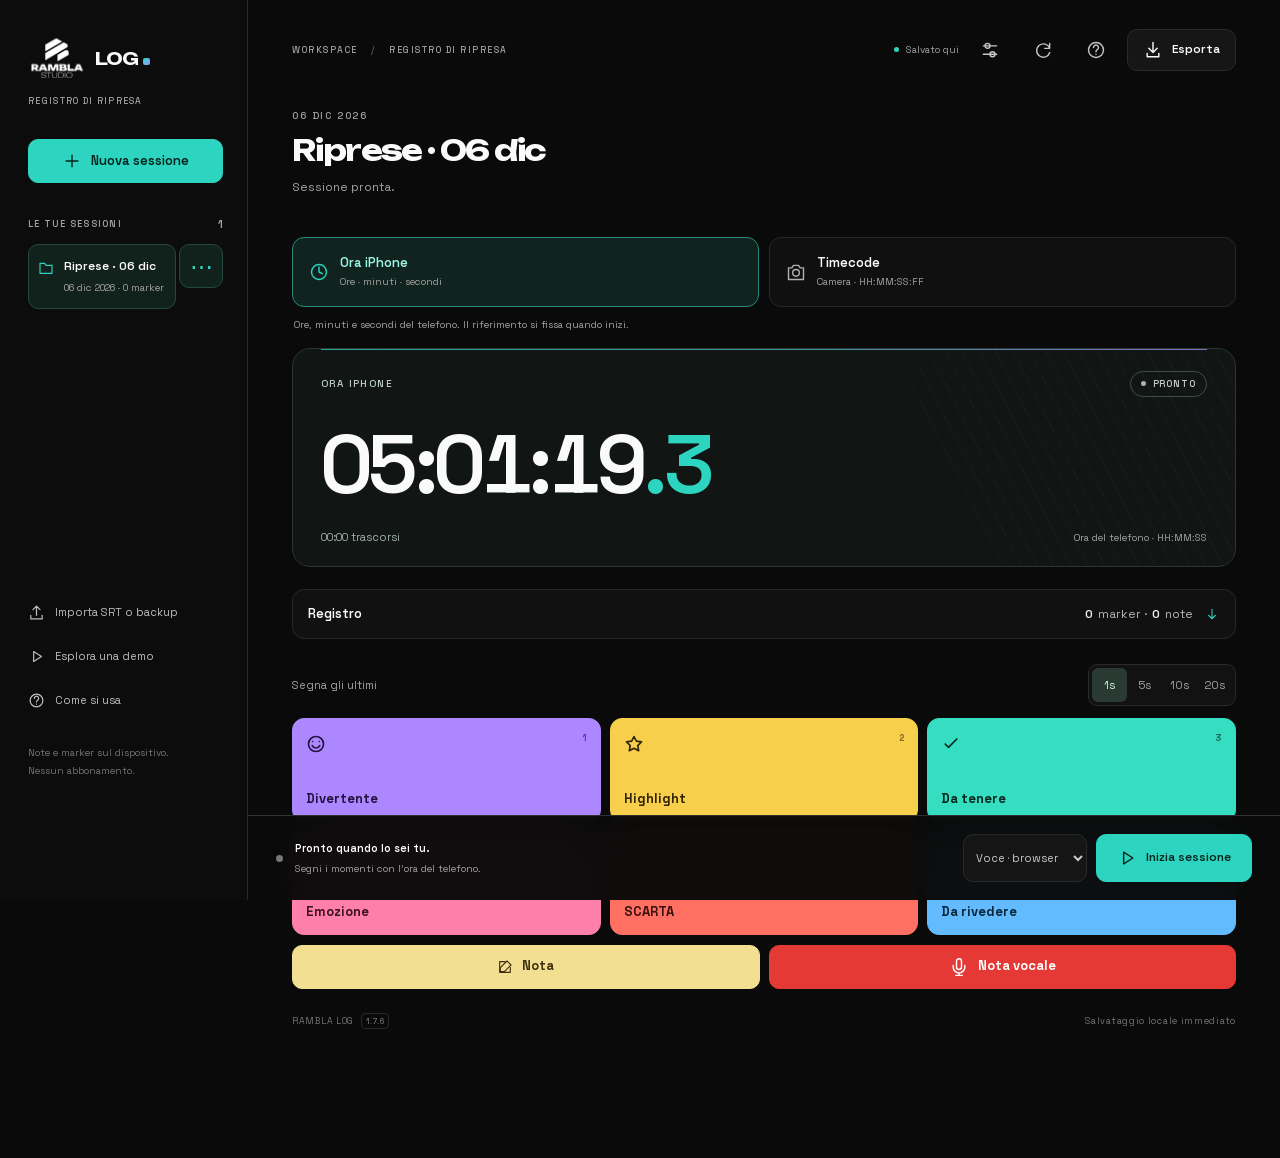
==== commit 07b671e8: "Place timecode scanner directly under Registro" ====
--- a/index.html
+++ b/index.html
@@ -977,8 +977,6 @@
       <div class="clock-stripe" aria-hidden="true"></div>
     </section>
 
-    <div class="clock-scan-action" id="clockScanAction" hidden><button id="syncCameraButton" class="text-button" hidden><svg class="icon"><use href="#i-camera"/></svg>Leggi timecode</button></div>
-
     <div class="work-grid">
       <details id="logDisclosure" class="log-disclosure">
         <summary><span>Registro</span><span><b id="logMarkerCount">0</b> marker · <b id="logNoteCount">0</b> note<svg class="icon"><use href="#i-arrow"/></svg></span></summary>
@@ -995,6 +993,7 @@
         <div class="panel-bottom"><svg class="icon"><use href="#i-clock"/></svg><span id="transcriptFootnote">Le frasi si possono selezionare e correggere.</span></div>
       </section>
       </details>
+      <div class="clock-scan-action" id="clockScanAction" hidden><button id="syncCameraButton" class="text-button" hidden><svg class="icon"><use href="#i-camera"/></svg>Leggi timecode</button></div>
       <section class="marking-panel" id="markingPanel" aria-label="Segna un momento">
         <div class="lookback-control"><span id="markScope">Segna gli ultimi</span><div class="segmented" aria-label="Secondi da segnare"><button data-lookback="1" class="active">1s</button><button data-lookback="5">5s</button><button data-lookback="10">10s</button><button data-lookback="20">20s</button></div></div>
         <div id="markerPads" class="marker-pads"></div>
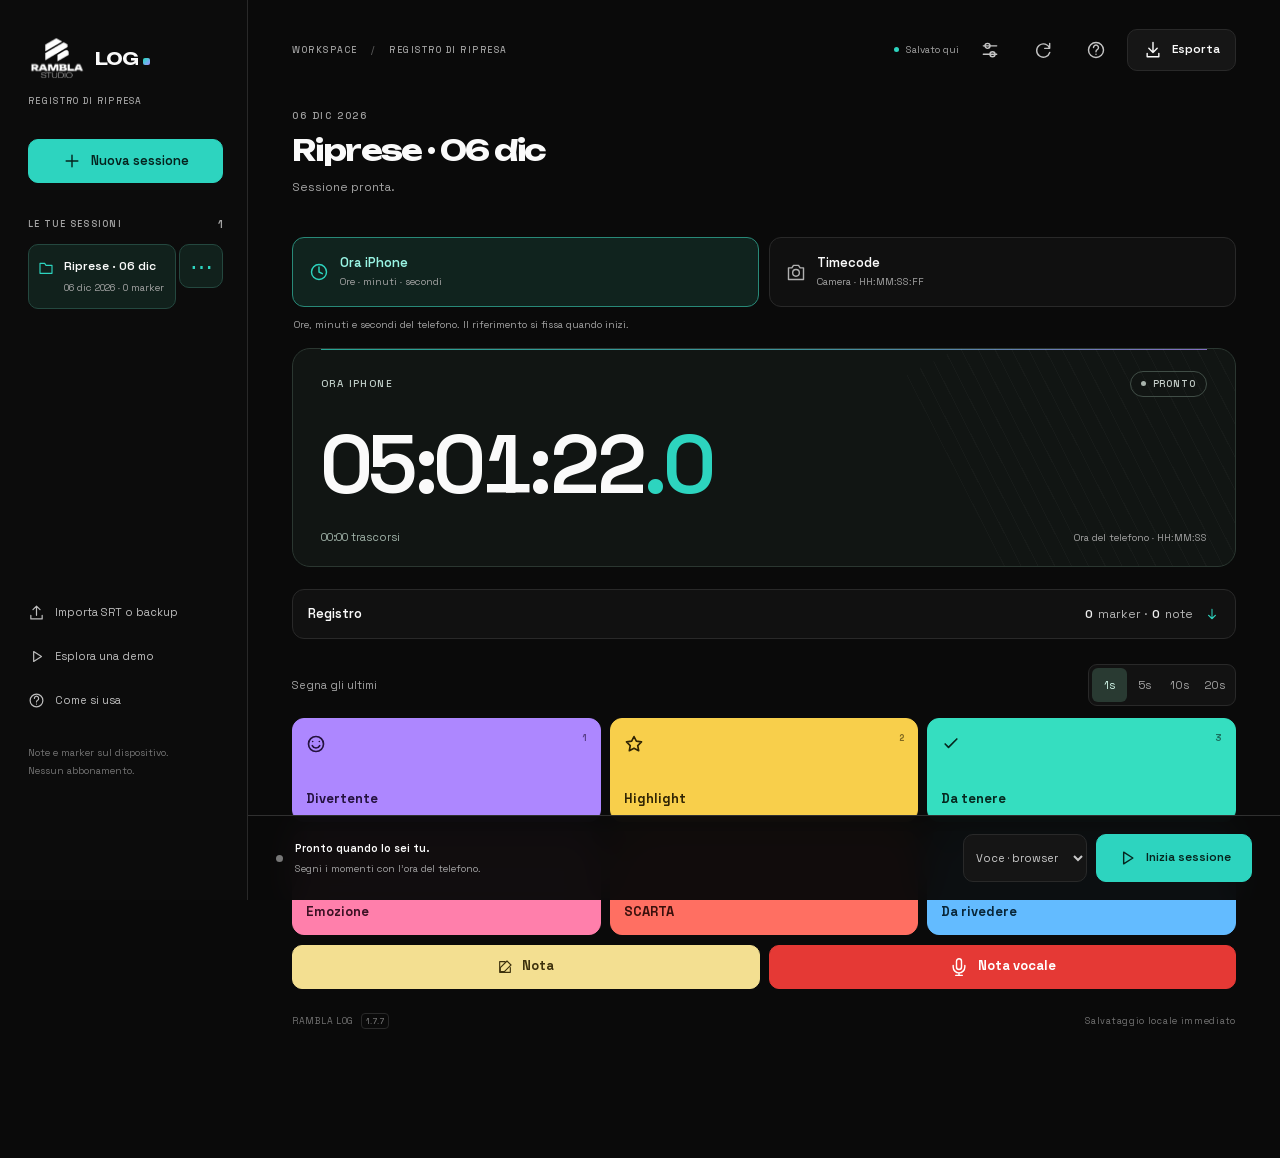
==== commit d9cd78b3: "Fix iPhone clock to use live wall time and match timecode dimensions only" ====
--- a/index.html
+++ b/index.html
@@ -672,6 +672,7 @@
 @media(max-width:359px){.mobile-version{font-size:8px;margin-left:0}}
 
  .clock-tenths{font-size:1em;letter-spacing:-.055em;color:var(--primary)}
+@media(max-width:620px){body[data-clock-source="phone"] .clock-card{height:116px;grid-template-rows:16px minmax(0,1fr) 44px;row-gap:2px;padding-top:4px;padding-bottom:4px}body[data-clock-source="phone"] .timecode{font-size:clamp(34px,10.7vw,42px);line-height:1;min-height:0}body[data-clock-source="phone"] .clock-metadata{flex-direction:column;align-items:flex-start;justify-content:center;gap:4px;font-size:9px;white-space:nowrap}}
 .clock-scan-action{margin-top:10px;display:flex;justify-content:flex-end}
 .clock-scan-action[hidden]{display:none!important}
 .clock-scan-action .text-button{border:1px solid #355347;border-radius:10px;background:#17241f;color:#a9f4e4;padding:10px 14px;font-weight:650;min-height:42px}
@@ -941,7 +942,7 @@
 
   <main class="workspace">
     <header class="topbar">
-      <div class="mobile-brand"><img class="rambla-logo" src="[data-uri]" width="114" height="91" alt="RAMBLA Studio"><b>LOG<span class="brand-dot"></span></b><span class="mobile-version" aria-label="Versione RAMBLA Log">v1.7.6</span></div>
+      <div class="mobile-brand"><img class="rambla-logo" src="[data-uri]" width="114" height="91" alt="RAMBLA Studio"><b>LOG<span class="brand-dot"></span></b><span class="mobile-version" aria-label="Versione RAMBLA Log">v1.7.7</span></div>
       <div class="breadcrumb">WORKSPACE <span>/</span> REGISTRO DI RIPRESA</div>
       <div class="top-actions">
         <span id="saveState" class="save-state"><span></span>Salvato qui</span>
@@ -1003,7 +1004,7 @@
       
     </div>
 
-    <div class="workspace-foot"><span>RAMBLA LOG <b>1.7.6</b></span><span id="offlineReady">Salvataggio locale immediato</span></div>
+    <div class="workspace-foot"><span>RAMBLA LOG <b>1.7.7</b></span><span id="offlineReady">Salvataggio locale immediato</span></div>
   </main>
 </div>
 
@@ -1538,7 +1539,7 @@
   return Object.freeze({ rates, rateInfo, parseTC, formatTC, secondsToFrames, framesToSeconds, framesAt, makeTimecodeAnchor, srtTime, parseSRT, validateSession, makeEDL, makeSRT, makeCSV, makeTXT });
 }));
 </script>
-<script>window.RAMBLA_BUILD={version:"1.7.6",build:"e1b6a72c4d90"};</script>
+<script>window.RAMBLA_BUILD={version:"1.7.7",build:"a17d70c9b621"};</script>
 <script>/*
  * RAMBLA Log — optional, experimental local speech recognition.
  * Loading this file does not contact a server or request the microphone.
@@ -3168,8 +3169,9 @@
     const s=current();if(!s)return;
     let tc=tcAt(elapsed());
     if(!s.startedAt&&preSync)tc=C.formatTC(preSync.frames+C.secondsToFrames((liveClock()-preSync.capturedAt)/1000,s.fps),s.fps);
-    const phoneClock=!s.startedAt?phoneTime(Date.now()):tc;
-    const tenths=Math.floor((Date.now()%1000)/100);
+    const phoneNow=Date.now();
+    const phoneClock=phoneTime(phoneNow);
+    const tenths=Math.floor((phoneNow%1000)/100);
     const markup=s.clockSource==='phone'?esc(phoneClock)+'<span class="clock-tenths">.'+tenths+'</span>':esc(tc.slice(0,8))+'<span>'+(tc[8]||':')+esc(tc.slice(9))+'</span>';
     if($('timecode').innerHTML!==markup)$('timecode').innerHTML=markup;
     const duration=durationText(elapsed())+' trascorsi';if($('duration').textContent!==duration)$('duration').textContent=duration;
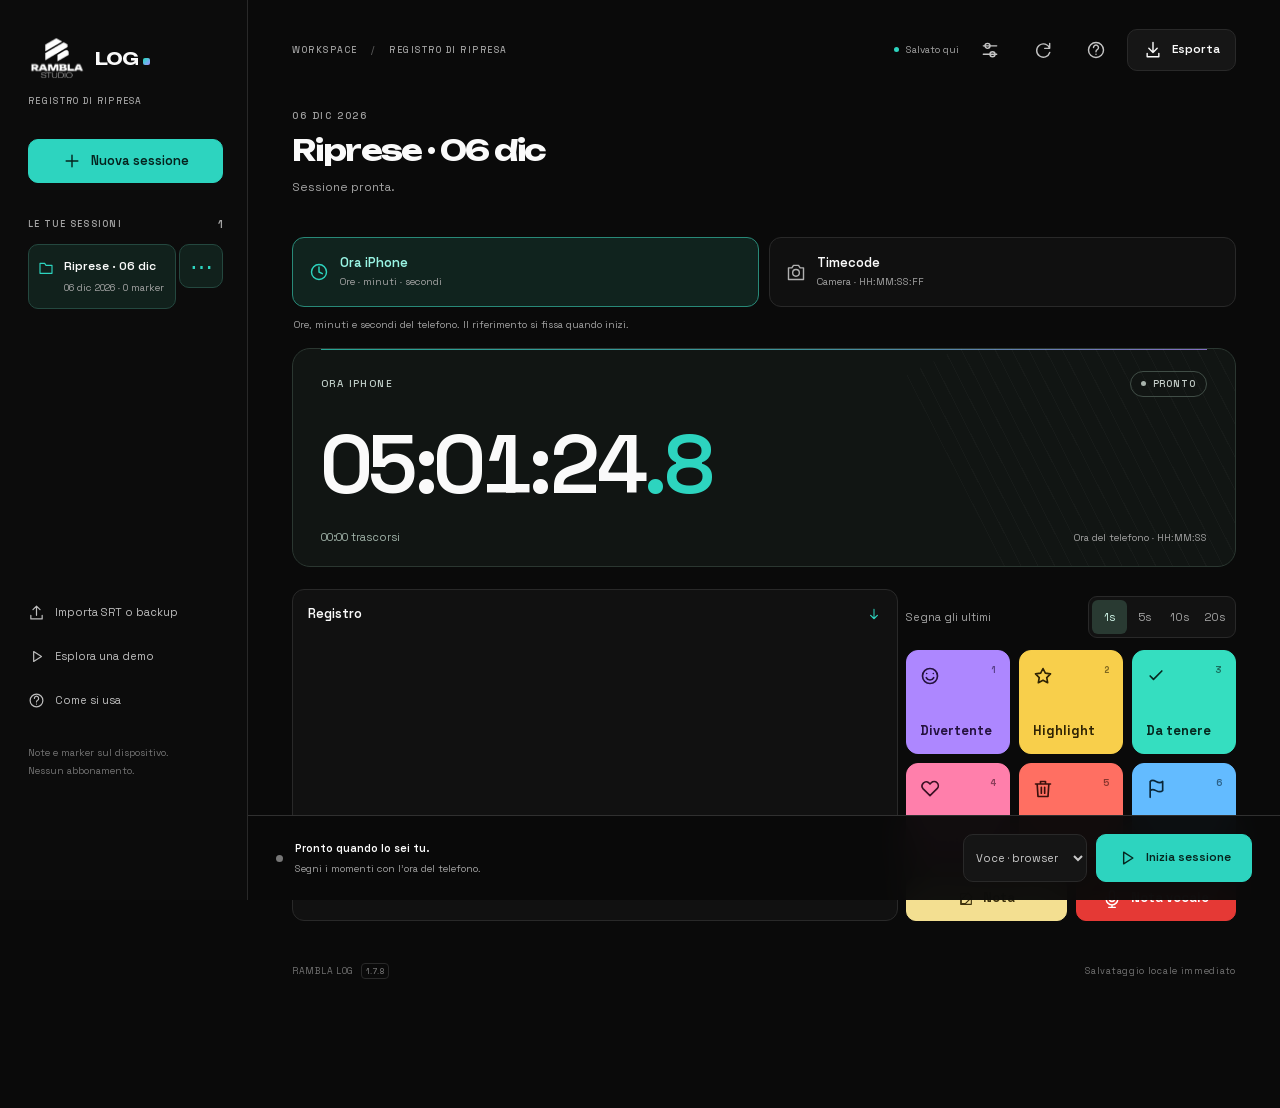
==== commit 88ced1d0: "Make compact left Registro and show scan action alongside in timecode mode" ====
--- a/index.html
+++ b/index.html
@@ -624,9 +624,10 @@
 .project-speech-mode {margin:0;flex:0 0 auto;padding-bottom:3px}
 .project-speech-mode .transport-options {display:block;width:100%;min-width:0}
 .project-speech-mode .mode-control {display:block;width:100%}
-.work-grid>.log-disclosure{order:0;flex:0 0 auto}
+.work-grid>.log-header-row{order:0;flex:0 0 auto}
 .work-grid>.marking-panel{order:1;flex:1 1 0;min-height:0;justify-content:flex-end}
 .work-grid:has(.log-disclosure[open]) .marking-panel{display:flex;flex:0 0 auto;max-height:44%;overflow:auto}
+.work-grid:has(.log-disclosure[open]) .log-header-row{flex:1 1 0;min-height:0}
 .work-grid:has(.log-disclosure[open]) .log-disclosure[open]{flex:1 1 0;min-height:0}
 .marking-panel .marker-pads{flex:1 1 135px;max-height:220px;min-height:120px;align-content:end}
 .marker-pad{min-height:62px}
@@ -673,7 +674,11 @@
 
  .clock-tenths{font-size:1em;letter-spacing:-.055em;color:var(--primary)}
 @media(max-width:620px){body[data-clock-source="phone"] .clock-card{height:116px;grid-template-rows:16px minmax(0,1fr) 44px;row-gap:2px;padding-top:4px;padding-bottom:4px}body[data-clock-source="phone"] .timecode{font-size:clamp(34px,10.7vw,42px);line-height:1;min-height:0}body[data-clock-source="phone"] .clock-metadata{flex-direction:column;align-items:flex-start;justify-content:center;gap:4px;font-size:9px;white-space:nowrap}}
-.clock-scan-action{margin-top:10px;display:flex;justify-content:flex-end}
+.log-header-row{display:flex;align-items:stretch;gap:8px;min-width:0}
+.log-header-row>.log-disclosure{flex:1 1 auto;min-width:0}
+.log-header-row>.clock-scan-action{flex:0 0 auto}
+.log-header-row .log-summary-counts{display:none}
+.clock-scan-action{margin-top:0;display:flex;justify-content:flex-end}
 .clock-scan-action[hidden]{display:none!important}
 .clock-scan-action .text-button{border:1px solid #355347;border-radius:10px;background:#17241f;color:#a9f4e4;padding:10px 14px;font-weight:650;min-height:42px}
 /* Distinct transport actions: Resume = deep blue; New = dark outlined neutral. */
@@ -942,7 +947,7 @@
 
   <main class="workspace">
     <header class="topbar">
-      <div class="mobile-brand"><img class="rambla-logo" src="[data-uri]" width="114" height="91" alt="RAMBLA Studio"><b>LOG<span class="brand-dot"></span></b><span class="mobile-version" aria-label="Versione RAMBLA Log">v1.7.7</span></div>
+      <div class="mobile-brand"><img class="rambla-logo" src="[data-uri]" width="114" height="91" alt="RAMBLA Studio"><b>LOG<span class="brand-dot"></span></b><span class="mobile-version" aria-label="Versione RAMBLA Log">v1.7.8</span></div>
       <div class="breadcrumb">WORKSPACE <span>/</span> REGISTRO DI RIPRESA</div>
       <div class="top-actions">
         <span id="saveState" class="save-state"><span></span>Salvato qui</span>
@@ -979,8 +984,8 @@
     </section>
 
     <div class="work-grid">
-      <details id="logDisclosure" class="log-disclosure">
-        <summary><span>Registro</span><span><b id="logMarkerCount">0</b> marker · <b id="logNoteCount">0</b> note<svg class="icon"><use href="#i-arrow"/></svg></span></summary>
+      <div class="log-header-row"><details id="logDisclosure" class="log-disclosure">
+        <summary><span>Registro</span><span class="log-summary-right"><span class="log-summary-counts"><b id="logMarkerCount">0</b> marker · <b id="logNoteCount">0</b> note</span><svg class="icon"><use href="#i-arrow"/></svg></span></summary>
       <section class="transcript-panel" id="transcriptPanel" aria-label="Testo e marker della sessione">
         <div class="panel-top">
           <div class="tabs" role="tablist" aria-label="Contenuti"><button id="transcriptTab" class="tab active" role="tab" aria-selected="true">Note e testo <span id="transcriptCount">0</span></button><button id="markersTab" class="tab" role="tab" aria-selected="false">Marker <span id="markerCount">0</span></button></div>
@@ -994,7 +999,7 @@
         <div class="panel-bottom"><svg class="icon"><use href="#i-clock"/></svg><span id="transcriptFootnote">Le frasi si possono selezionare e correggere.</span></div>
       </section>
       </details>
-      <div class="clock-scan-action" id="clockScanAction" hidden><button id="syncCameraButton" class="text-button" hidden><svg class="icon"><use href="#i-camera"/></svg>Leggi timecode</button></div>
+      
       <section class="marking-panel" id="markingPanel" aria-label="Segna un momento">
         <div class="lookback-control"><span id="markScope">Segna gli ultimi</span><div class="segmented" aria-label="Secondi da segnare"><button data-lookback="1" class="active">1s</button><button data-lookback="5">5s</button><button data-lookback="10">10s</button><button data-lookback="20">20s</button></div></div>
         <div id="markerPads" class="marker-pads"></div>
@@ -1004,7 +1009,7 @@
       
     </div>
 
-    <div class="workspace-foot"><span>RAMBLA LOG <b>1.7.7</b></span><span id="offlineReady">Salvataggio locale immediato</span></div>
+    <div class="workspace-foot"><span>RAMBLA LOG <b>1.7.8</b></span><span id="offlineReady">Salvataggio locale immediato</span></div>
   </main>
 </div>
 
@@ -1539,7 +1544,7 @@
   return Object.freeze({ rates, rateInfo, parseTC, formatTC, secondsToFrames, framesToSeconds, framesAt, makeTimecodeAnchor, srtTime, parseSRT, validateSession, makeEDL, makeSRT, makeCSV, makeTXT });
 }));
 </script>
-<script>window.RAMBLA_BUILD={version:"1.7.7",build:"a17d70c9b621"};</script>
+<script>window.RAMBLA_BUILD={version:"1.7.8",build:"b178e80c4a61"};</script>
 <script>/*
  * RAMBLA Log — optional, experimental local speech recognition.
  * Loading this file does not contact a server or request the microphone.
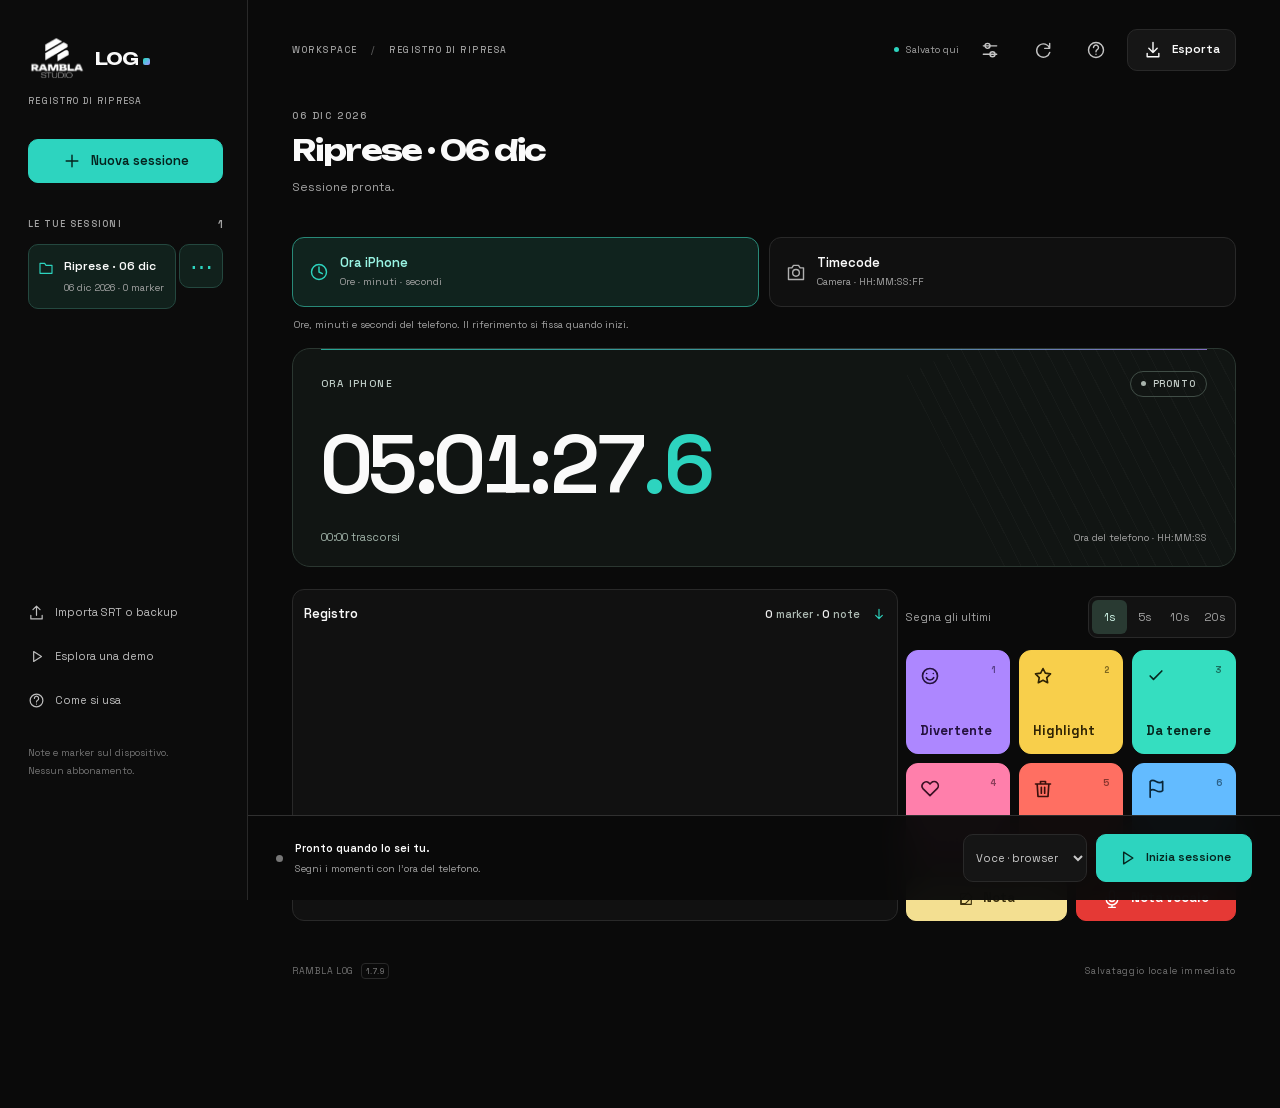
==== commit 7fad837d: "Restore marker and note counts in compact Registro header" ====
--- a/index.html
+++ b/index.html
@@ -677,7 +677,9 @@
 .log-header-row{display:flex;align-items:stretch;gap:8px;min-width:0}
 .log-header-row>.log-disclosure{flex:1 1 auto;min-width:0}
 .log-header-row>.clock-scan-action{flex:0 0 auto}
-.log-header-row .log-summary-counts{display:none}
+.log-header-row .log-summary-counts{display:inline;white-space:nowrap;font-size:11px;color:#aebbb4;font-weight:500}
+.log-header-row .log-disclosure>summary{gap:6px;padding-left:11px;padding-right:10px}
+.log-header-row .log-summary-right{gap:5px;min-width:0}
 .clock-scan-action{margin-top:0;display:flex;justify-content:flex-end}
 .clock-scan-action[hidden]{display:none!important}
 .clock-scan-action .text-button{border:1px solid #355347;border-radius:10px;background:#17241f;color:#a9f4e4;padding:10px 14px;font-weight:650;min-height:42px}
@@ -947,7 +949,7 @@
 
   <main class="workspace">
     <header class="topbar">
-      <div class="mobile-brand"><img class="rambla-logo" src="[data-uri]" width="114" height="91" alt="RAMBLA Studio"><b>LOG<span class="brand-dot"></span></b><span class="mobile-version" aria-label="Versione RAMBLA Log">v1.7.8</span></div>
+      <div class="mobile-brand"><img class="rambla-logo" src="[data-uri]" width="114" height="91" alt="RAMBLA Studio"><b>LOG<span class="brand-dot"></span></b><span class="mobile-version" aria-label="Versione RAMBLA Log">v1.7.9</span></div>
       <div class="breadcrumb">WORKSPACE <span>/</span> REGISTRO DI RIPRESA</div>
       <div class="top-actions">
         <span id="saveState" class="save-state"><span></span>Salvato qui</span>
@@ -1009,7 +1011,7 @@
       
     </div>
 
-    <div class="workspace-foot"><span>RAMBLA LOG <b>1.7.8</b></span><span id="offlineReady">Salvataggio locale immediato</span></div>
+    <div class="workspace-foot"><span>RAMBLA LOG <b>1.7.9</b></span><span id="offlineReady">Salvataggio locale immediato</span></div>
   </main>
 </div>
 
@@ -1544,7 +1546,7 @@
   return Object.freeze({ rates, rateInfo, parseTC, formatTC, secondsToFrames, framesToSeconds, framesAt, makeTimecodeAnchor, srtTime, parseSRT, validateSession, makeEDL, makeSRT, makeCSV, makeTXT });
 }));
 </script>
-<script>window.RAMBLA_BUILD={version:"1.7.8",build:"b178e80c4a61"};</script>
+<script>window.RAMBLA_BUILD={version:"1.7.9",build:"c179a0b48d62"};</script>
 <script>/*
  * RAMBLA Log — optional, experimental local speech recognition.
  * Loading this file does not contact a server or request the microphone.
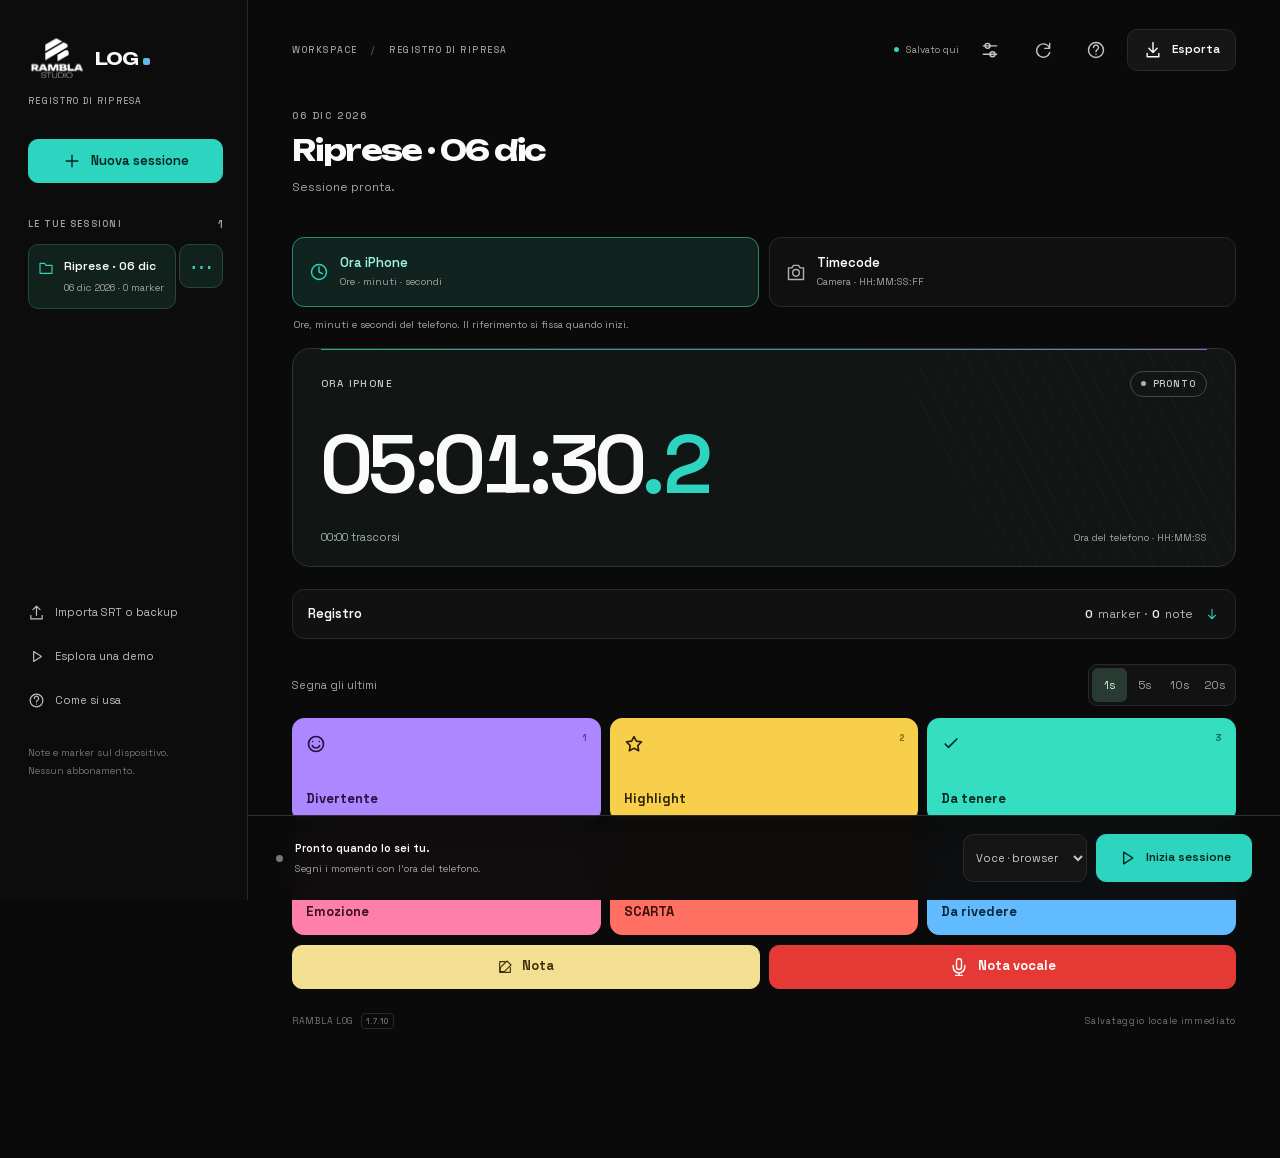
==== commit f15d2746: "Restore stable 1.7.7 layout and publish rollback 1.7.10" ====
--- a/index.html
+++ b/index.html
@@ -624,10 +624,9 @@
 .project-speech-mode {margin:0;flex:0 0 auto;padding-bottom:3px}
 .project-speech-mode .transport-options {display:block;width:100%;min-width:0}
 .project-speech-mode .mode-control {display:block;width:100%}
-.work-grid>.log-header-row{order:0;flex:0 0 auto}
+.work-grid>.log-disclosure{order:0;flex:0 0 auto}
 .work-grid>.marking-panel{order:1;flex:1 1 0;min-height:0;justify-content:flex-end}
 .work-grid:has(.log-disclosure[open]) .marking-panel{display:flex;flex:0 0 auto;max-height:44%;overflow:auto}
-.work-grid:has(.log-disclosure[open]) .log-header-row{flex:1 1 0;min-height:0}
 .work-grid:has(.log-disclosure[open]) .log-disclosure[open]{flex:1 1 0;min-height:0}
 .marking-panel .marker-pads{flex:1 1 135px;max-height:220px;min-height:120px;align-content:end}
 .marker-pad{min-height:62px}
@@ -674,13 +673,7 @@
 
  .clock-tenths{font-size:1em;letter-spacing:-.055em;color:var(--primary)}
 @media(max-width:620px){body[data-clock-source="phone"] .clock-card{height:116px;grid-template-rows:16px minmax(0,1fr) 44px;row-gap:2px;padding-top:4px;padding-bottom:4px}body[data-clock-source="phone"] .timecode{font-size:clamp(34px,10.7vw,42px);line-height:1;min-height:0}body[data-clock-source="phone"] .clock-metadata{flex-direction:column;align-items:flex-start;justify-content:center;gap:4px;font-size:9px;white-space:nowrap}}
-.log-header-row{display:flex;align-items:stretch;gap:8px;min-width:0}
-.log-header-row>.log-disclosure{flex:1 1 auto;min-width:0}
-.log-header-row>.clock-scan-action{flex:0 0 auto}
-.log-header-row .log-summary-counts{display:inline;white-space:nowrap;font-size:11px;color:#aebbb4;font-weight:500}
-.log-header-row .log-disclosure>summary{gap:6px;padding-left:11px;padding-right:10px}
-.log-header-row .log-summary-right{gap:5px;min-width:0}
-.clock-scan-action{margin-top:0;display:flex;justify-content:flex-end}
+.clock-scan-action{margin-top:10px;display:flex;justify-content:flex-end}
 .clock-scan-action[hidden]{display:none!important}
 .clock-scan-action .text-button{border:1px solid #355347;border-radius:10px;background:#17241f;color:#a9f4e4;padding:10px 14px;font-weight:650;min-height:42px}
 /* Distinct transport actions: Resume = deep blue; New = dark outlined neutral. */
@@ -949,7 +942,7 @@
 
   <main class="workspace">
     <header class="topbar">
-      <div class="mobile-brand"><img class="rambla-logo" src="[data-uri]" width="114" height="91" alt="RAMBLA Studio"><b>LOG<span class="brand-dot"></span></b><span class="mobile-version" aria-label="Versione RAMBLA Log">v1.7.9</span></div>
+      <div class="mobile-brand"><img class="rambla-logo" src="[data-uri]" width="114" height="91" alt="RAMBLA Studio"><b>LOG<span class="brand-dot"></span></b><span class="mobile-version" aria-label="Versione RAMBLA Log">v1.7.10</span></div>
       <div class="breadcrumb">WORKSPACE <span>/</span> REGISTRO DI RIPRESA</div>
       <div class="top-actions">
         <span id="saveState" class="save-state"><span></span>Salvato qui</span>
@@ -986,8 +979,8 @@
     </section>
 
     <div class="work-grid">
-      <div class="log-header-row"><details id="logDisclosure" class="log-disclosure">
-        <summary><span>Registro</span><span class="log-summary-right"><span class="log-summary-counts"><b id="logMarkerCount">0</b> marker · <b id="logNoteCount">0</b> note</span><svg class="icon"><use href="#i-arrow"/></svg></span></summary>
+      <details id="logDisclosure" class="log-disclosure">
+        <summary><span>Registro</span><span><b id="logMarkerCount">0</b> marker · <b id="logNoteCount">0</b> note<svg class="icon"><use href="#i-arrow"/></svg></span></summary>
       <section class="transcript-panel" id="transcriptPanel" aria-label="Testo e marker della sessione">
         <div class="panel-top">
           <div class="tabs" role="tablist" aria-label="Contenuti"><button id="transcriptTab" class="tab active" role="tab" aria-selected="true">Note e testo <span id="transcriptCount">0</span></button><button id="markersTab" class="tab" role="tab" aria-selected="false">Marker <span id="markerCount">0</span></button></div>
@@ -1001,7 +994,7 @@
         <div class="panel-bottom"><svg class="icon"><use href="#i-clock"/></svg><span id="transcriptFootnote">Le frasi si possono selezionare e correggere.</span></div>
       </section>
       </details>
-      
+      <div class="clock-scan-action" id="clockScanAction" hidden><button id="syncCameraButton" class="text-button" hidden><svg class="icon"><use href="#i-camera"/></svg>Leggi timecode</button></div>
       <section class="marking-panel" id="markingPanel" aria-label="Segna un momento">
         <div class="lookback-control"><span id="markScope">Segna gli ultimi</span><div class="segmented" aria-label="Secondi da segnare"><button data-lookback="1" class="active">1s</button><button data-lookback="5">5s</button><button data-lookback="10">10s</button><button data-lookback="20">20s</button></div></div>
         <div id="markerPads" class="marker-pads"></div>
@@ -1011,7 +1004,7 @@
       
     </div>
 
-    <div class="workspace-foot"><span>RAMBLA LOG <b>1.7.9</b></span><span id="offlineReady">Salvataggio locale immediato</span></div>
+    <div class="workspace-foot"><span>RAMBLA LOG <b>1.7.10</b></span><span id="offlineReady">Salvataggio locale immediato</span></div>
   </main>
 </div>
 
@@ -1546,7 +1539,7 @@
   return Object.freeze({ rates, rateInfo, parseTC, formatTC, secondsToFrames, framesToSeconds, framesAt, makeTimecodeAnchor, srtTime, parseSRT, validateSession, makeEDL, makeSRT, makeCSV, makeTXT });
 }));
 </script>
-<script>window.RAMBLA_BUILD={version:"1.7.9",build:"c179a0b48d62"};</script>
+<script>window.RAMBLA_BUILD={version:"1.7.10",build:"d17a10e8b642"};</script>
 <script>/*
  * RAMBLA Log — optional, experimental local speech recognition.
  * Loading this file does not contact a server or request the microphone.
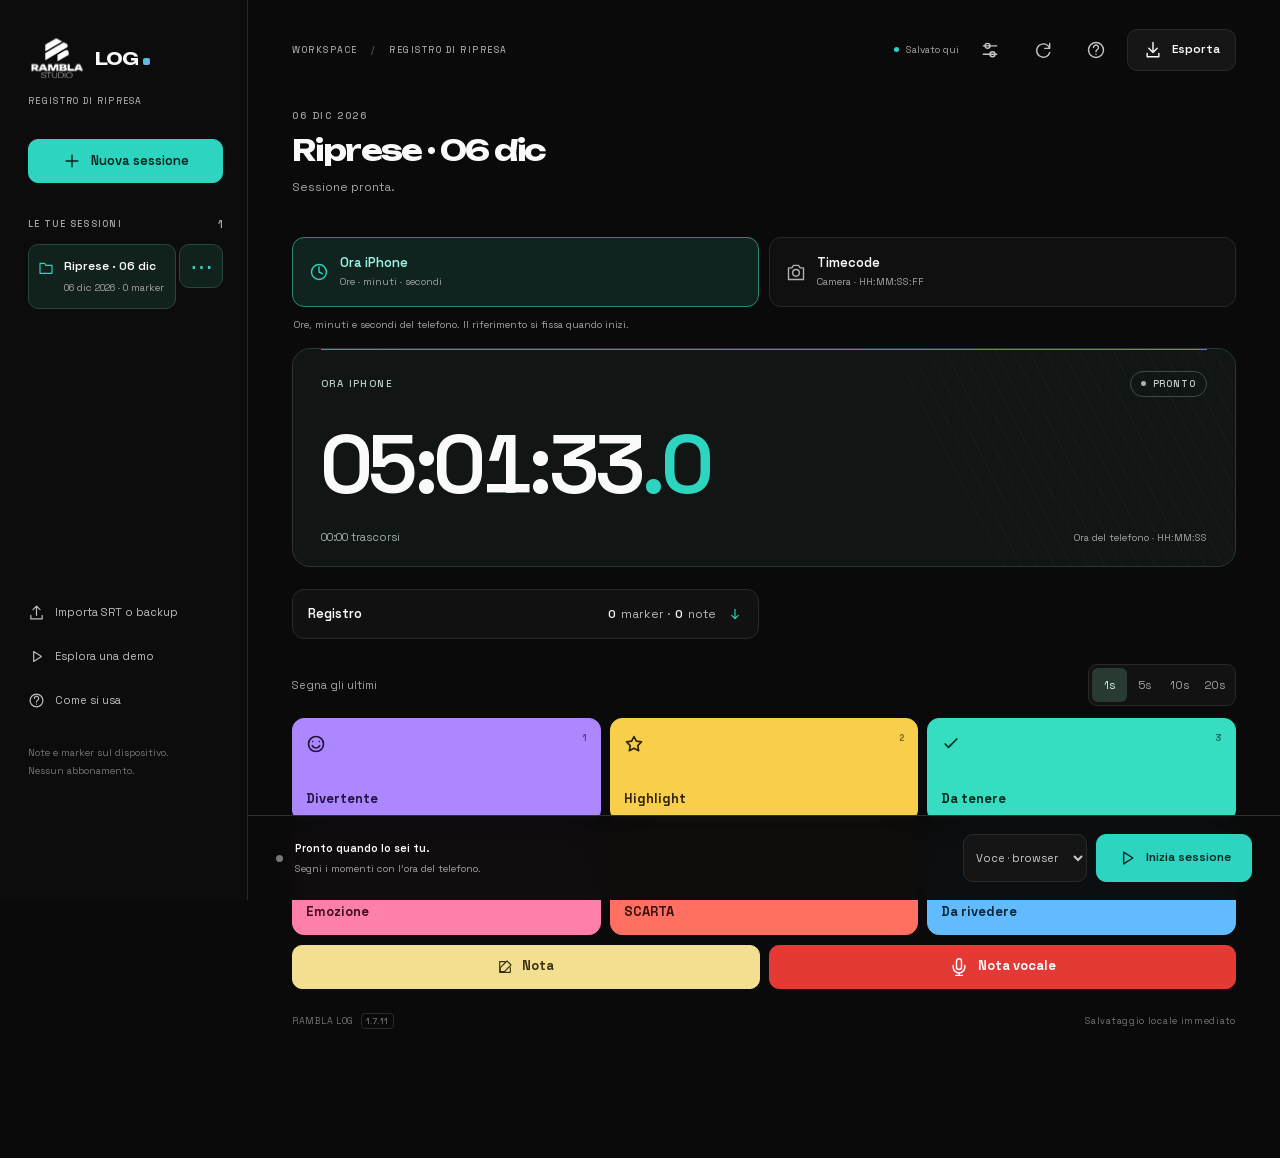
==== commit 1e6d2459: "Keep original marker layout and align Registro with scanner without grid wrappers" ====
--- a/index.html
+++ b/index.html
@@ -673,7 +673,12 @@
 
  .clock-tenths{font-size:1em;letter-spacing:-.055em;color:var(--primary)}
 @media(max-width:620px){body[data-clock-source="phone"] .clock-card{height:116px;grid-template-rows:16px minmax(0,1fr) 44px;row-gap:2px;padding-top:4px;padding-bottom:4px}body[data-clock-source="phone"] .timecode{font-size:clamp(34px,10.7vw,42px);line-height:1;min-height:0}body[data-clock-source="phone"] .clock-metadata{flex-direction:column;align-items:flex-start;justify-content:center;gap:4px;font-size:9px;white-space:nowrap}}
-.clock-scan-action{margin-top:10px;display:flex;justify-content:flex-end}
+.work-grid{position:relative}
+.work-grid>.log-disclosure:not([open]){width:calc(50% - 5px);max-width:calc(50% - 5px);flex:0 0 auto}
+.work-grid>.clock-scan-action{position:absolute;top:0;right:0;width:calc(50% - 5px);z-index:2}
+.work-grid:has(.log-disclosure[open])>.clock-scan-action{display:none!important}
+.clock-scan-action{margin-top:0;display:flex;justify-content:stretch}
+.clock-scan-action .text-button{width:100%;justify-content:center}
 .clock-scan-action[hidden]{display:none!important}
 .clock-scan-action .text-button{border:1px solid #355347;border-radius:10px;background:#17241f;color:#a9f4e4;padding:10px 14px;font-weight:650;min-height:42px}
 /* Distinct transport actions: Resume = deep blue; New = dark outlined neutral. */
@@ -942,7 +947,7 @@
 
   <main class="workspace">
     <header class="topbar">
-      <div class="mobile-brand"><img class="rambla-logo" src="[data-uri]" width="114" height="91" alt="RAMBLA Studio"><b>LOG<span class="brand-dot"></span></b><span class="mobile-version" aria-label="Versione RAMBLA Log">v1.7.10</span></div>
+      <div class="mobile-brand"><img class="rambla-logo" src="[data-uri]" width="114" height="91" alt="RAMBLA Studio"><b>LOG<span class="brand-dot"></span></b><span class="mobile-version" aria-label="Versione RAMBLA Log">v1.7.11</span></div>
       <div class="breadcrumb">WORKSPACE <span>/</span> REGISTRO DI RIPRESA</div>
       <div class="top-actions">
         <span id="saveState" class="save-state"><span></span>Salvato qui</span>
@@ -1004,7 +1009,7 @@
       
     </div>
 
-    <div class="workspace-foot"><span>RAMBLA LOG <b>1.7.10</b></span><span id="offlineReady">Salvataggio locale immediato</span></div>
+    <div class="workspace-foot"><span>RAMBLA LOG <b>1.7.11</b></span><span id="offlineReady">Salvataggio locale immediato</span></div>
   </main>
 </div>
 
@@ -1539,7 +1544,7 @@
   return Object.freeze({ rates, rateInfo, parseTC, formatTC, secondsToFrames, framesToSeconds, framesAt, makeTimecodeAnchor, srtTime, parseSRT, validateSession, makeEDL, makeSRT, makeCSV, makeTXT });
 }));
 </script>
-<script>window.RAMBLA_BUILD={version:"1.7.10",build:"d17a10e8b642"};</script>
+<script>window.RAMBLA_BUILD={version:"1.7.11",build:"d17a11e8b642"};</script>
 <script>/*
  * RAMBLA Log — optional, experimental local speech recognition.
  * Loading this file does not contact a server or request the microphone.
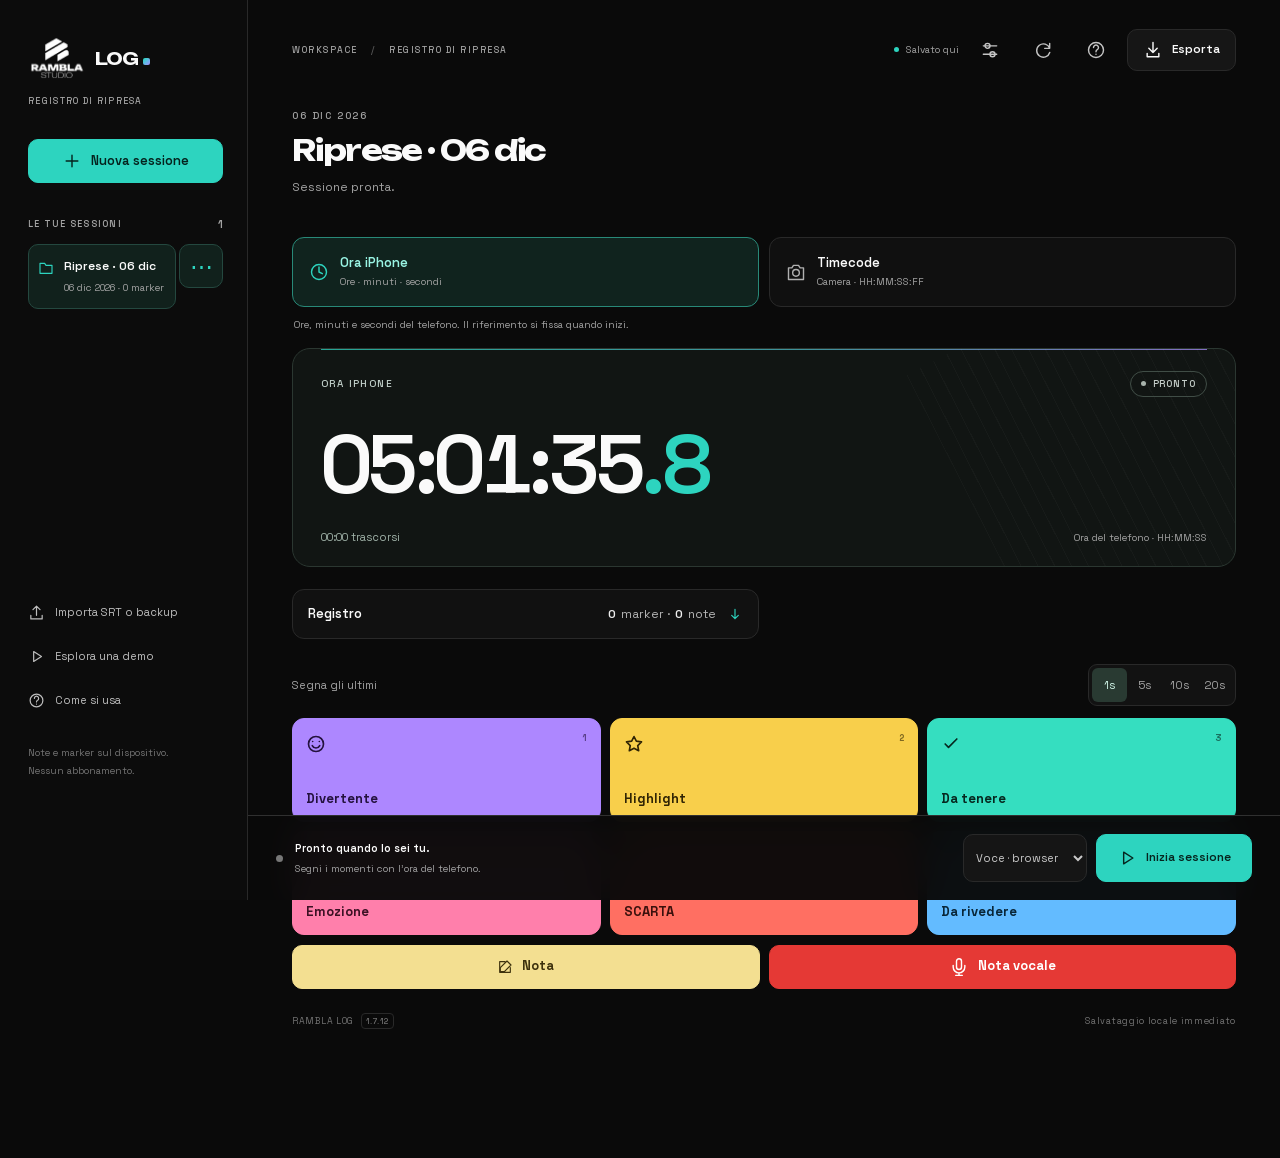
==== commit a03bcbf8: "Allow OCR timecode lock after one valid reading" ====
--- a/index.html
+++ b/index.html
@@ -947,7 +947,7 @@
 
   <main class="workspace">
     <header class="topbar">
-      <div class="mobile-brand"><img class="rambla-logo" src="[data-uri]" width="114" height="91" alt="RAMBLA Studio"><b>LOG<span class="brand-dot"></span></b><span class="mobile-version" aria-label="Versione RAMBLA Log">v1.7.11</span></div>
+      <div class="mobile-brand"><img class="rambla-logo" src="[data-uri]" width="114" height="91" alt="RAMBLA Studio"><b>LOG<span class="brand-dot"></span></b><span class="mobile-version" aria-label="Versione RAMBLA Log">v1.7.12</span></div>
       <div class="breadcrumb">WORKSPACE <span>/</span> REGISTRO DI RIPRESA</div>
       <div class="top-actions">
         <span id="saveState" class="save-state"><span></span>Salvato qui</span>
@@ -1009,7 +1009,7 @@
       
     </div>
 
-    <div class="workspace-foot"><span>RAMBLA LOG <b>1.7.11</b></span><span id="offlineReady">Salvataggio locale immediato</span></div>
+    <div class="workspace-foot"><span>RAMBLA LOG <b>1.7.12</b></span><span id="offlineReady">Salvataggio locale immediato</span></div>
   </main>
 </div>
 
@@ -1544,7 +1544,7 @@
   return Object.freeze({ rates, rateInfo, parseTC, formatTC, secondsToFrames, framesToSeconds, framesAt, makeTimecodeAnchor, srtTime, parseSRT, validateSession, makeEDL, makeSRT, makeCSV, makeTXT });
 }));
 </script>
-<script>window.RAMBLA_BUILD={version:"1.7.11",build:"d17a11e8b642"};</script>
+<script>window.RAMBLA_BUILD={version:"1.7.12",build:"d17a12e8b642"};</script>
 <script>/*
  * RAMBLA Log — optional, experimental local speech recognition.
  * Loading this file does not contact a server or request the microphone.
@@ -2278,7 +2278,7 @@
       this.dayFrames = core.parseTC('23:59:59' + (rate.drop ? ';' : ':') + String(rate.nominal - 1).padStart(2, '0'), fps) + 1;
       this.reset();
     }
-    reset() { this.first = this.last = null; this.count = this.misses = 0; this.required = 3; }
+    reset() { this.first = this.last = null; this.count = this.misses = 0; this.required = 1; }
     miss(capturedAt) {
       this.misses++;
       if (!this.last || !Number.isFinite(capturedAt) || capturedAt <= this.last.capturedAt || capturedAt - this.last.capturedAt > 5000 || this.misses > 1) this.reset();
@@ -2287,7 +2287,7 @@
     push(reading) {
       if (!reading || !Number.isInteger(reading.frames) || reading.frames < 0 || reading.frames >= this.dayFrames || !Number.isFinite(reading.capturedAt)) {
         this.reset();
-        return { stable: false, count: 0, required: 3, reason: 'invalid' };
+        return { stable: false, count: 0, required: 1, reason: 'invalid' };
       }
       if (!Number.isFinite(reading.confidence) || reading.confidence < 40) return this.miss(reading.capturedAt);
       let reason = 'collecting';
@@ -2302,7 +2302,7 @@
       if (!this.first) this.first = reading;
       this.last = reading;
       this.count++; this.misses = 0;
-      this.required = Math.max(this.required, reading.inferredSeparators || reading.confidence < 50 ? 5 : reading.confidence < 60 ? 4 : 3);
+      this.required = 1;
       return { stable: this.count >= this.required, count: this.count, required: this.required, reason: this.count >= this.required ? 'stable' : reason };
     }
   }
